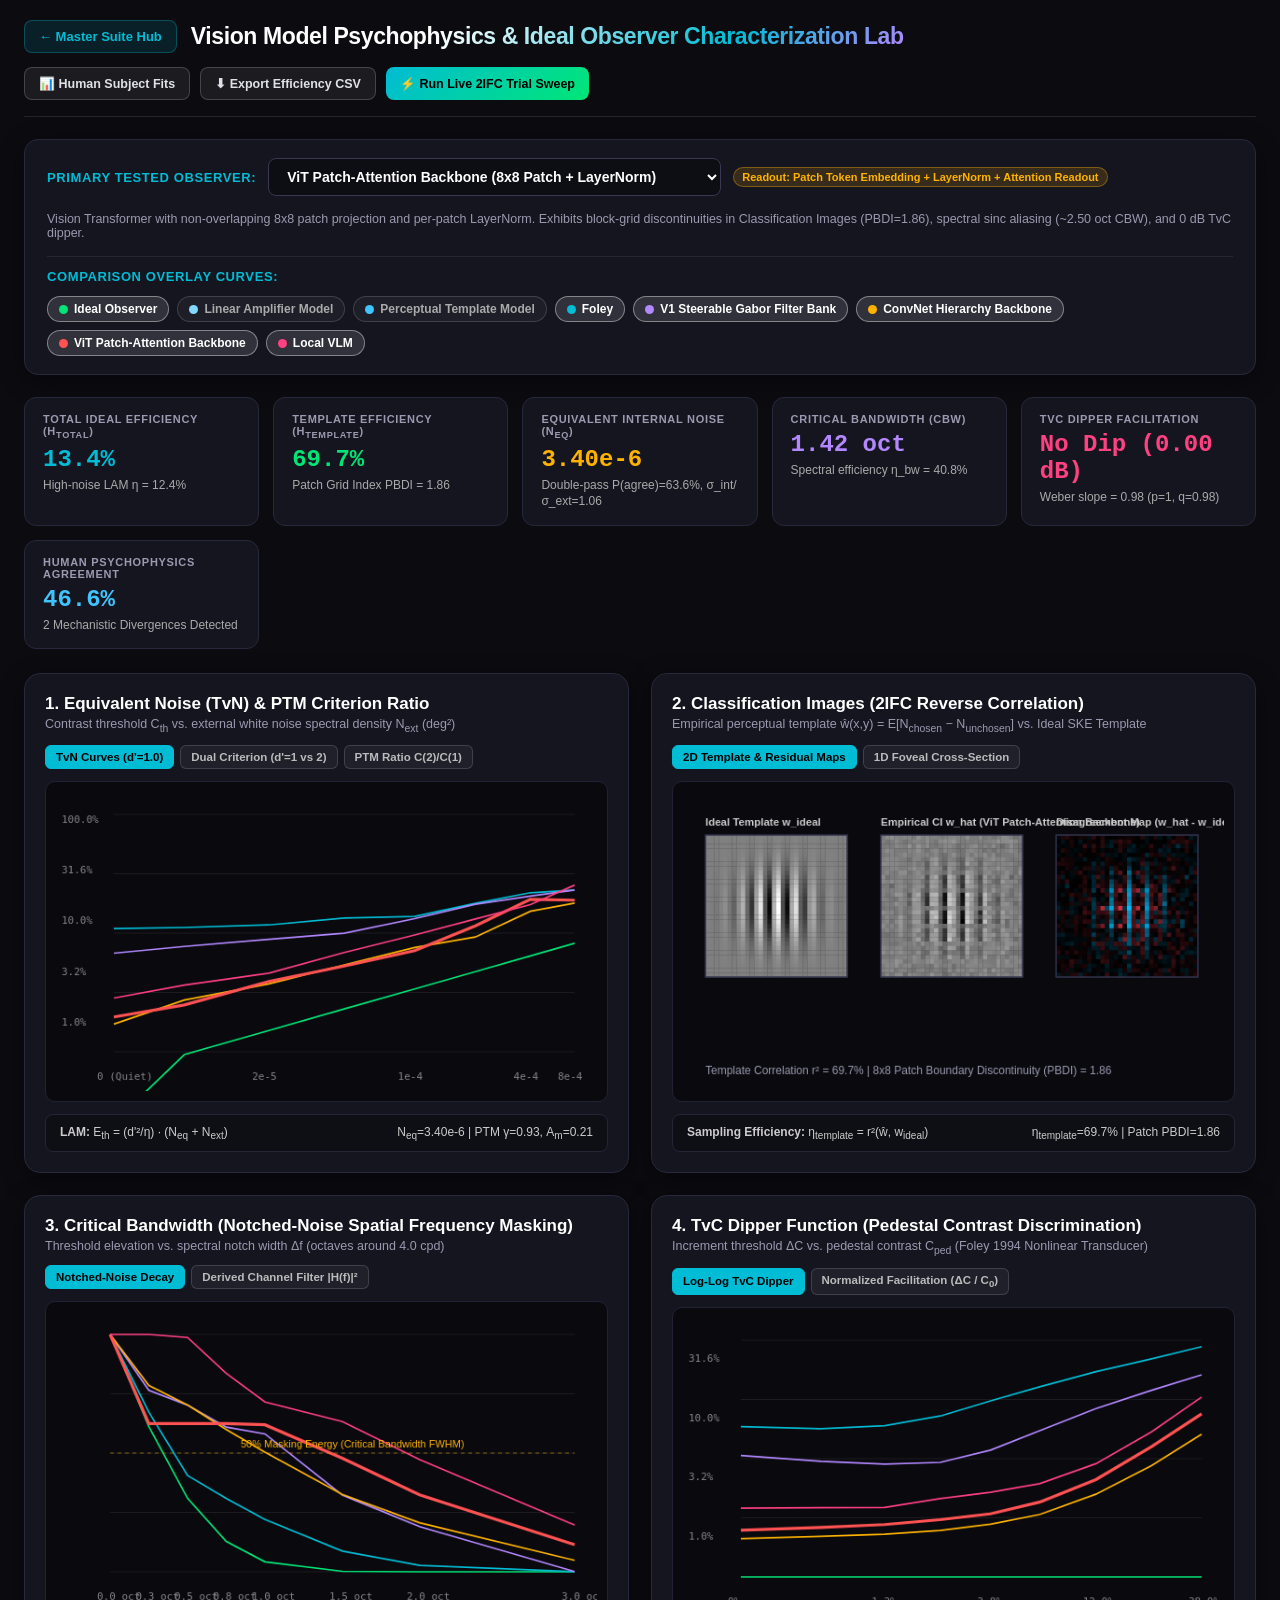
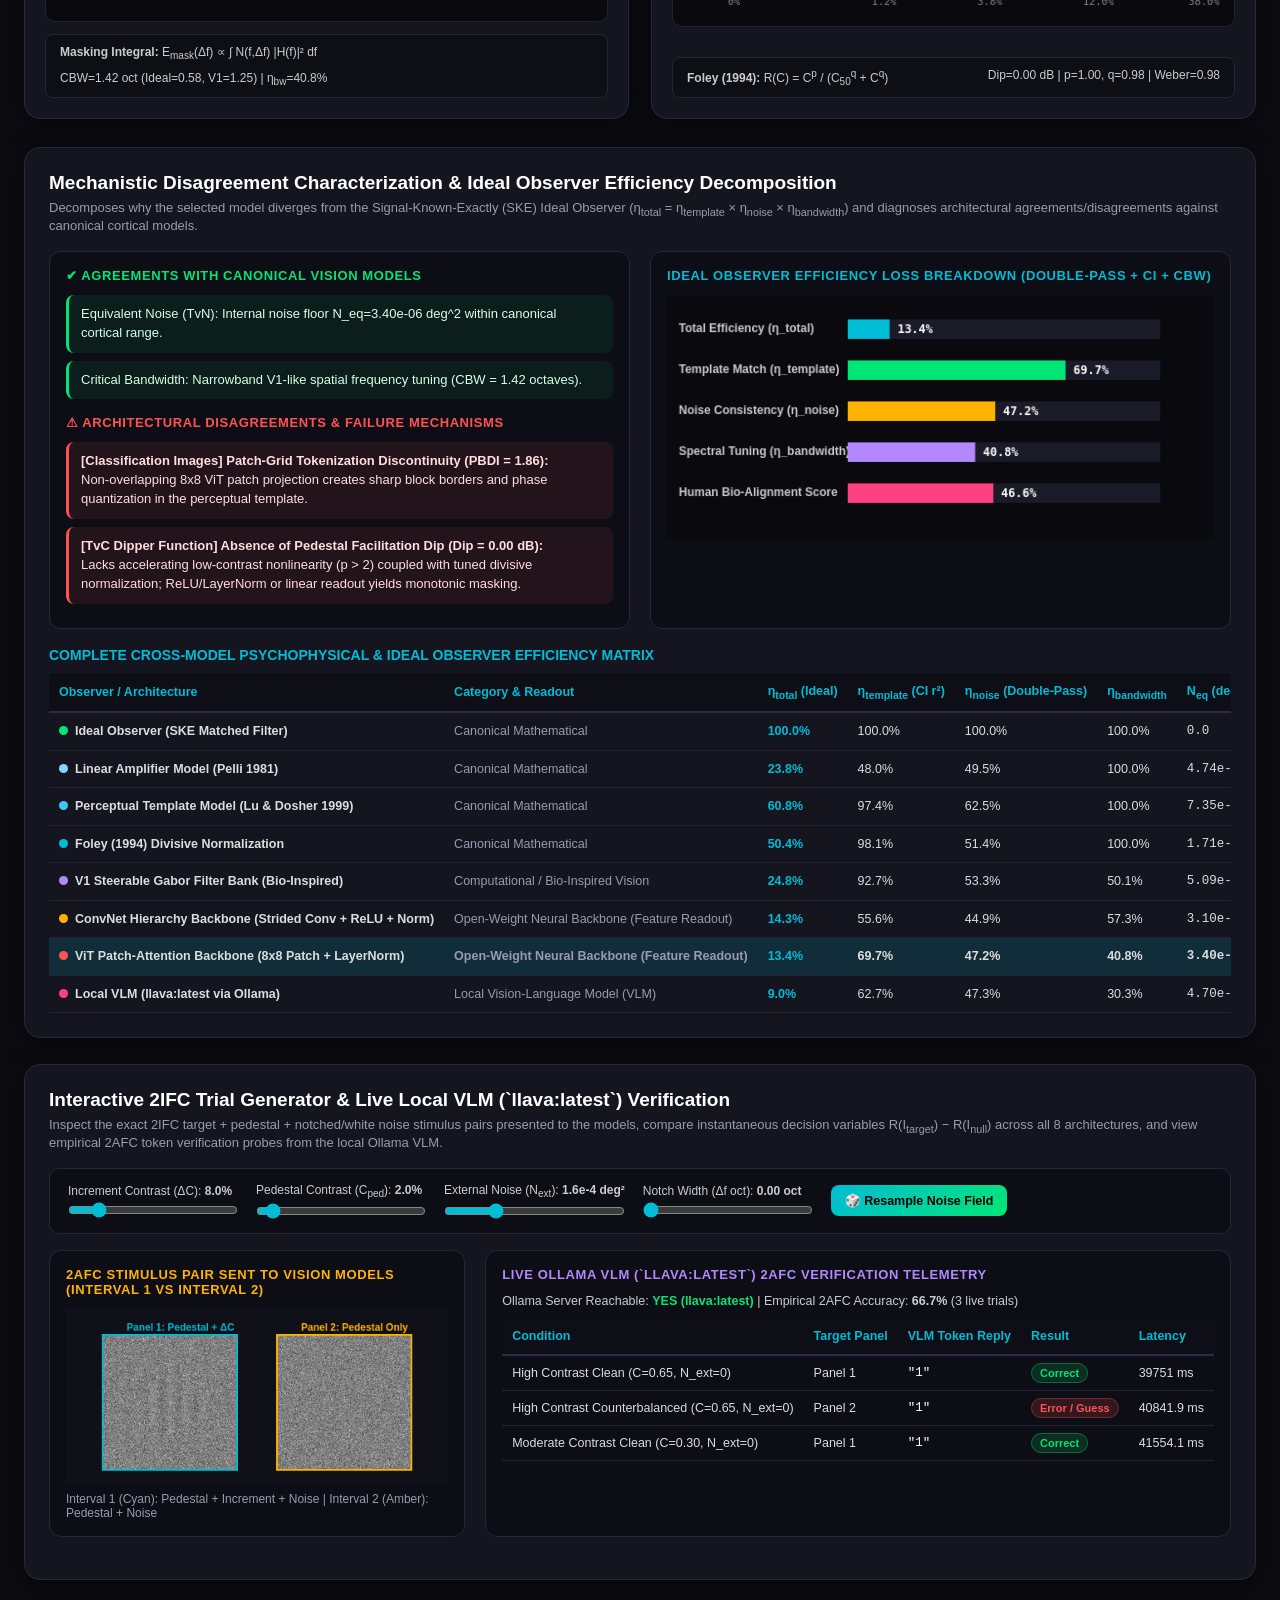
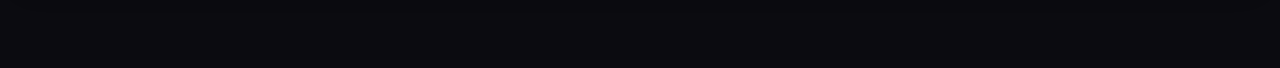
==== vision_model_psychophysics/index.html @ 6013b0f5 "feat(psychophysics): add model psychophysics suite, 8 expanded tasks, human benchmarks, and predicti" ====
<!DOCTYPE html>
<html lang="en">
<head>
    <meta charset="UTF-8">
    <meta name="viewport" content="width=device-width, initial-scale=1.0">
    <title>Model Psychophysics & Ideal Observer Characterization Lab — Vision Science Suite</title>
    <style>
        :root {
            --bg-primary: #0b0b10;
            --bg-card: #151520;
            --bg-card-hover: #1c1c2b;
            --card-border: #28283c;
            --accent: #00bcd4;
            --accent-glow: rgba(0, 188, 212, 0.35);
            --text-main: #f0f0f5;
            --text-muted: #9a9ab0;
            --green: #00e676;
            --amber: #ffb300;
            --purple: #b388ff;
            --red: #ff5252;
            --pink: #ff4081;
        }

        * {
            box-sizing: border-box;
            margin: 0;
            padding: 0;
            font-family: -apple-system, BlinkMacSystemFont, "Segoe UI", Roboto, Helvetica, Arial, sans-serif;
            -webkit-font-smoothing: antialiased;
        }

        body {
            background-color: var(--bg-primary);
            color: var(--text-main);
            min-height: 100vh;
            padding: 20px 24px 60px 24px;
        }

        .container {
            max-width: 1360px;
            margin: 0 auto;
        }

        /* Navbar */
        .top-navbar {
            display: flex;
            align-items: center;
            justify-content: space-between;
            margin-bottom: 22px;
            padding-bottom: 16px;
            border-bottom: 1px solid rgba(255, 255, 255, 0.1);
            flex-wrap: wrap;
            gap: 14px;
        }

        .nav-left {
            display: flex;
            align-items: center;
            gap: 14px;
            flex-wrap: wrap;
        }

        .btn-hub {
            color: var(--accent);
            text-decoration: none;
            font-size: 13px;
            font-weight: 700;
            padding: 8px 14px;
            border-radius: 8px;
            background: rgba(0, 188, 212, 0.12);
            border: 1px solid rgba(0, 188, 212, 0.3);
            transition: all 0.2s ease;
        }

        .btn-hub:hover {
            background: rgba(0, 188, 212, 0.25);
            color: #fff;
        }

        .top-title {
            font-size: 23px;
            font-weight: 800;
            letter-spacing: -0.4px;
            background: linear-gradient(135deg, #ffffff 35%, #00bcd4 75%, #b388ff 100%);
            -webkit-background-clip: text;
            -webkit-text-fill-color: transparent;
        }

        .nav-actions {
            display: flex;
            gap: 10px;
            flex-wrap: wrap;
        }

        .btn-action {
            background: rgba(255, 255, 255, 0.07);
            color: #e0e0e8;
            font-weight: 600;
            font-size: 12.5px;
            border: 1px solid rgba(255, 255, 255, 0.18);
            border-radius: 8px;
            padding: 8px 14px;
            cursor: pointer;
            transition: all 0.2s ease;
            text-decoration: none;
            display: inline-flex;
            align-items: center;
            gap: 6px;
        }

        .btn-action:hover {
            background: rgba(255, 255, 255, 0.15);
            color: #fff;
        }

        .btn-primary {
            background: linear-gradient(135deg, #00bcd4, #00e676);
            color: #000;
            border: none;
            font-weight: 800;
        }

        /* Control Bar */
        .control-panel {
            background: var(--bg-card);
            border: 1px solid var(--card-border);
            border-radius: 14px;
            padding: 18px 22px;
            margin-bottom: 22px;
            display: flex;
            flex-direction: column;
            gap: 16px;
            box-shadow: 0 6px 24px rgba(0, 0, 0, 0.35);
        }

        .control-row {
            display: flex;
            align-items: center;
            justify-content: space-between;
            flex-wrap: wrap;
            gap: 16px;
        }

        .selector-group {
            display: flex;
            align-items: center;
            gap: 12px;
            flex-wrap: wrap;
        }

        .selector-group label {
            font-size: 13px;
            font-weight: 700;
            color: var(--accent);
            text-transform: uppercase;
            letter-spacing: 0.6px;
        }

        select.model-select {
            background: #0d0d14;
            color: #fff;
            border: 1px solid #383852;
            border-radius: 8px;
            padding: 9px 14px;
            font-size: 14px;
            font-weight: 700;
            min-width: 310px;
            cursor: pointer;
        }

        .overlay-pills {
            display: flex;
            gap: 8px;
            flex-wrap: wrap;
            align-items: center;
        }

        .model-pill {
            display: inline-flex;
            align-items: center;
            gap: 6px;
            padding: 5px 11px;
            border-radius: 18px;
            font-size: 12px;
            font-weight: 600;
            cursor: pointer;
            border: 1px solid rgba(255, 255, 255, 0.15);
            background: rgba(255, 255, 255, 0.04);
            color: #aaa;
            user-select: none;
            transition: all 0.15s ease;
        }

        .model-pill.active {
            color: #fff;
            background: rgba(255, 255, 255, 0.12);
            border-color: rgba(255, 255, 255, 0.4);
        }

        .dot {
            width: 9px;
            height: 9px;
            border-radius: 50%;
            display: inline-block;
        }

        /* KPI Strip */
        .kpi-grid {
            display: grid;
            grid-template-columns: repeat(auto-fit, minmax(200px, 1fr));
            gap: 14px;
            margin-bottom: 24px;
        }

        .kpi-card {
            background: var(--bg-card);
            border: 1px solid var(--card-border);
            border-radius: 12px;
            padding: 15px 18px;
            position: relative;
            overflow: hidden;
        }

        .kpi-label {
            font-size: 11px;
            font-weight: 700;
            text-transform: uppercase;
            letter-spacing: 0.7px;
            color: var(--text-muted);
            margin-bottom: 6px;
        }

        .kpi-value {
            font-size: 24px;
            font-weight: 800;
            color: #fff;
            margin-bottom: 4px;
            font-family: "Segoe UI", monospace;
        }

        .kpi-sub {
            font-size: 12px;
            color: #aaa;
            line-height: 1.35;
        }

        /* 2x2 Paradigm Grid */
        .paradigm-grid {
            display: grid;
            grid-template-columns: repeat(auto-fit, minmax(580px, 1fr));
            gap: 22px;
            margin-bottom: 28px;
        }

        .paradigm-card {
            background: var(--bg-card);
            border: 1px solid var(--card-border);
            border-radius: 16px;
            padding: 20px;
            display: flex;
            flex-direction: column;
            box-shadow: 0 6px 24px rgba(0, 0, 0, 0.35);
        }

        .card-head {
            display: flex;
            justify-content: space-between;
            align-items: flex-start;
            gap: 12px;
            margin-bottom: 12px;
            flex-wrap: wrap;
        }

        .card-title-group h3 {
            font-size: 17px;
            font-weight: 800;
            color: #fff;
            margin-bottom: 3px;
        }

        .card-title-group p {
            font-size: 12.5px;
            color: var(--text-muted);
        }

        .tab-group {
            display: flex;
            gap: 6px;
        }

        .tab-btn {
            background: rgba(255, 255, 255, 0.05);
            border: 1px solid rgba(255, 255, 255, 0.14);
            color: #bbb;
            font-size: 11.5px;
            font-weight: 600;
            padding: 5px 10px;
            border-radius: 6px;
            cursor: pointer;
        }

        .tab-btn.active {
            background: var(--accent);
            color: #000;
            border-color: var(--accent);
            font-weight: 700;
        }

        .canvas-box {
            background: #09090e;
            border: 1px solid #222234;
            border-radius: 10px;
            padding: 10px;
            display: flex;
            justify-content: center;
            align-items: center;
            margin-bottom: 12px;
        }

        canvas {
            max-width: 100%;
            height: auto;
        }

        .formula-strip {
            background: rgba(0, 0, 0, 0.35);
            border: 1px solid #252538;
            border-radius: 8px;
            padding: 10px 14px;
            font-size: 12px;
            color: #ccc;
            display: flex;
            justify-content: space-between;
            flex-wrap: wrap;
            gap: 10px;
            margin-top: auto;
        }

        /* Characterization & Disagreement Section */
        .section-card {
            background: var(--bg-card);
            border: 1px solid var(--card-border);
            border-radius: 16px;
            padding: 24px;
            margin-bottom: 26px;
            box-shadow: 0 6px 24px rgba(0, 0, 0, 0.35);
        }

        .section-card h2 {
            font-size: 19px;
            font-weight: 800;
            margin-bottom: 6px;
            color: #fff;
        }

        .section-card > p {
            font-size: 13px;
            color: var(--text-muted);
            margin-bottom: 18px;
        }

        .diag-columns {
            display: grid;
            grid-template-columns: 1fr 1fr;
            gap: 20px;
            margin-bottom: 18px;
        }

        @media (max-width: 960px) {
            .diag-columns, .paradigm-grid {
                grid-template-columns: 1fr;
            }
        }

        .diag-box {
            background: #0d0d15;
            border: 1px solid #26263a;
            border-radius: 12px;
            padding: 16px;
        }

        .diag-box h4 {
            font-size: 13px;
            text-transform: uppercase;
            letter-spacing: 0.6px;
            margin-bottom: 12px;
        }

        .diag-item {
            padding: 10px 12px;
            border-radius: 8px;
            margin-bottom: 8px;
            font-size: 13px;
            line-height: 1.45;
        }

        .diag-agree {
            background: rgba(0, 230, 118, 0.08);
            border-left: 3px solid var(--green);
            color: #d8ffe8;
        }

        .diag-disagree {
            background: rgba(255, 82, 82, 0.09);
            border-left: 3px solid var(--red);
            color: #ffdde0;
        }

        /* Data Table */
        .table-wrap {
            overflow-x: auto;
        }

        table.bench-table {
            width: 100%;
            border-collapse: collapse;
            font-size: 12.5px;
        }

        table.bench-table th {
            text-align: left;
            padding: 11px 10px;
            background: #0e0e17;
            color: var(--accent);
            border-bottom: 2px solid #2c2c44;
            font-weight: 700;
            white-space: nowrap;
        }

        table.bench-table td {
            padding: 10px;
            border-bottom: 1px solid #222234;
            color: #ddd;
            white-space: nowrap;
        }

        table.bench-table tr:hover td {
            background: rgba(0, 188, 212, 0.06);
        }

        table.bench-table tr.selected-row td {
            background: rgba(0, 188, 212, 0.14);
            font-weight: 600;
        }

        .pill-badge {
            padding: 3px 8px;
            border-radius: 12px;
            font-size: 11px;
            font-weight: 700;
        }

        .pill-green {
            background: rgba(0, 230, 118, 0.15);
            color: var(--green);
            border: 1px solid rgba(0, 230, 118, 0.35);
        }

        .pill-amber {
            background: rgba(255, 179, 0, 0.15);
            color: var(--amber);
            border: 1px solid rgba(255, 179, 0, 0.35);
        }

        .pill-red {
            background: rgba(255, 82, 82, 0.15);
            color: var(--red);
            border: 1px solid rgba(255, 82, 82, 0.35);
        }

        /* Interactive Live Sandbox */
        .sandbox-controls {
            display: flex;
            gap: 18px;
            flex-wrap: wrap;
            align-items: center;
            margin-bottom: 16px;
            background: #0d0d15;
            padding: 14px 18px;
            border-radius: 10px;
            border: 1px solid #26263a;
        }

        .slider-item {
            display: flex;
            flex-direction: column;
            gap: 4px;
            font-size: 12px;
            color: #ccc;
            min-width: 170px;
        }

        .slider-item input[type="range"] {
            accent-color: var(--accent);
            cursor: pointer;
        }
    </style>
</head>
<body>
<div class="container">

    <!-- Top Navigation -->
    <div class="top-navbar">
        <div class="nav-left">
            <a href="../index.html" class="btn-hub">&larr; Master Suite Hub</a>
            <span class="top-title">Vision Model Psychophysics &amp; Ideal Observer Characterization Lab</span>
        </div>
        <div class="nav-actions">
            <a href="../results_viewer.html" class="btn-action">📊 Human Subject Fits</a>
            <button class="btn-action" onclick="exportCharacterizationCSV()">⬇ Export Efficiency CSV</button>
            <button class="btn-action btn-primary" onclick="runLiveTrialSimulation()">⚡ Run Live 2IFC Trial Sweep</button>
        </div>
    </div>

    <!-- Model Selection & Comparison Control Panel -->
    <div class="control-panel">
        <div class="control-row">
            <div class="selector-group">
                <label for="primaryModelSelect">Primary Tested Observer:</label>
                <select id="primaryModelSelect" class="model-select" onchange="onPrimaryModelChange()"></select>
                <span id="readoutBadge" class="pill-badge pill-amber">Readout: Feature Space</span>
            </div>
            <div style="font-size: 12.5px; color: var(--text-muted);" id="modelDescText"></div>
        </div>
        <div class="control-row" style="border-top: 1px solid rgba(255,255,255,0.07); padding-top: 12px;">
            <div class="selector-group">
                <label>Comparison Overlay Curves:</label>
                <div class="overlay-pills" id="overlayPillsContainer"></div>
            </div>
        </div>
    </div>

    <!-- KPI Summary Cards for Selected Observer -->
    <div class="kpi-grid">
        <div class="kpi-card">
            <div class="kpi-label">Total Ideal Efficiency (&eta;<sub>total</sub>)</div>
            <div class="kpi-value" id="kpiEtaTotal" style="color: var(--accent);">--</div>
            <div class="kpi-sub" id="kpiEtaSub">(d'<sub>model</sub> / d'<sub>ideal</sub>)&sup2; in external noise</div>
        </div>
        <div class="kpi-card">
            <div class="kpi-label">Template Efficiency (&eta;<sub>template</sub>)</div>
            <div class="kpi-value" id="kpiEtaTemplate" style="color: var(--green);">--</div>
            <div class="kpi-sub" id="kpiPbdiSub">Reverse-correlation r&sup2;(w&#770;, w<sub>ideal</sub>)</div>
        </div>
        <div class="kpi-card">
            <div class="kpi-label">Equivalent Internal Noise (N<sub>eq</sub>)</div>
            <div class="kpi-value" id="kpiNeq" style="color: var(--amber);">--</div>
            <div class="kpi-sub" id="kpiDoublePassSub">Double-pass &sigma;<sub>int</sub>/&sigma;<sub>ext</sub> = --</div>
        </div>
        <div class="kpi-card">
            <div class="kpi-label">Critical Bandwidth (CBW)</div>
            <div class="kpi-value" id="kpiCbw" style="color: var(--purple);">--</div>
            <div class="kpi-sub" id="kpiCbwSub">Notched-noise FWHM @ 4.0 cpd</div>
        </div>
        <div class="kpi-card">
            <div class="kpi-label">TvC Dipper Facilitation</div>
            <div class="kpi-value" id="kpiDipper" style="color: var(--pink);">--</div>
            <div class="kpi-sub" id="kpiWeberSub">High-contrast Weber slope = --</div>
        </div>
        <div class="kpi-card">
            <div class="kpi-label">Human Psychophysics Agreement</div>
            <div class="kpi-value" id="kpiHumanScore" style="color: #40c4ff;">--</div>
            <div class="kpi-sub" id="kpiDisagreeCount">Vs. Foley (1994) &amp; Lu-Dosher PTM</div>
        </div>
    </div>

    <!-- 2x2 Core Psychophysical Paradigms -->
    <div class="paradigm-grid">

        <!-- 1. Equivalent Noise (TvN) -->
        <div class="paradigm-card">
            <div class="card-head">
                <div class="card-title-group">
                    <h3>1. Equivalent Noise (TvN) &amp; PTM Criterion Ratio</h3>
                    <p>Contrast threshold C<sub>th</sub> vs. external white noise spectral density N<sub>ext</sub> (deg&sup2;)</p>
                </div>
                <div class="tab-group">
                    <button class="tab-btn active" id="btnTvnCurve" onclick="setTvnMode('tvn')">TvN Curves (d'=1.0)</button>
                    <button class="tab-btn" id="btnTvnDual" onclick="setTvnMode('dual')">Dual Criterion (d'=1 vs 2)</button>
                    <button class="tab-btn" id="btnTvnRatio" onclick="setTvnMode('ratio')">PTM Ratio C(2)/C(1)</button>
                </div>
            </div>
            <div class="canvas-box">
                <canvas id="canvasEqNoise" width="580" height="320"></canvas>
            </div>
            <div class="formula-strip" id="stripEqNoise">
                <span><strong>LAM:</strong> E<sub>th</sub> = (d'&sup2;/&eta;) &middot; (N<sub>eq</sub> + N<sub>ext</sub>)</span>
                <span id="eqFitSummary">Fit: N<sub>eq</sub> = --, &gamma; = --, A<sub>m</sub> = --</span>
            </div>
        </div>

        <!-- 2. Classification Images (Reverse Correlation) -->
        <div class="paradigm-card">
            <div class="card-head">
                <div class="card-title-group">
                    <h3>2. Classification Images (2IFC Reverse Correlation)</h3>
                    <p>Empirical perceptual template w&#770;(x,y) = E[N<sub>chosen</sub> &minus; N<sub>unchosen</sub>] vs. Ideal SKE Template</p>
                </div>
                <div class="tab-group">
                    <button class="tab-btn active" id="btnCiMaps" onclick="setCiMode('maps')">2D Template &amp; Residual Maps</button>
                    <button class="tab-btn" id="btnCiProfile" onclick="setCiMode('profile')">1D Foveal Cross-Section</button>
                </div>
            </div>
            <div class="canvas-box">
                <canvas id="canvasClassImage" width="580" height="320"></canvas>
            </div>
            <div class="formula-strip">
                <span><strong>Sampling Efficiency:</strong> &eta;<sub>template</sub> = r&sup2;(w&#770;, w<sub>ideal</sub>)</span>
                <span id="ciFitSummary">&eta;<sub>template</sub> = -- | Patch Discontinuity PBDI = --</span>
            </div>
        </div>

        <!-- 3. Critical Bandwidth (Notched-Noise Masking) -->
        <div class="paradigm-card">
            <div class="card-head">
                <div class="card-title-group">
                    <h3>3. Critical Bandwidth (Notched-Noise Spatial Frequency Masking)</h3>
                    <p>Threshold elevation vs. spectral notch width &Delta;f (octaves around 4.0 cpd)</p>
                </div>
                <div class="tab-group">
                    <button class="tab-btn active" id="btnCbwNotch" onclick="setCbwMode('notch')">Notched-Noise Decay</button>
                    <button class="tab-btn" id="btnCbwFilter" onclick="setCbwMode('filter')">Derived Channel Filter |H(f)|&sup2;</button>
                </div>
            </div>
            <div class="canvas-box">
                <canvas id="canvasCritBw" width="580" height="320"></canvas>
            </div>
            <div class="formula-strip">
                <span><strong>Masking Integral:</strong> E<sub>mask</sub>(&Delta;f) &prop; &int; N(f,&Delta;f) |H(f)|&sup2; df</span>
                <span id="cbwFitSummary">CBW = -- oct | &eta;<sub>bandwidth</sub> = --</span>
            </div>
        </div>

        <!-- 4. TvC Dipper Functions -->
        <div class="paradigm-card">
            <div class="card-head">
                <div class="card-title-group">
                    <h3>4. TvC Dipper Function (Pedestal Contrast Discrimination)</h3>
                    <p>Increment threshold &Delta;C vs. pedestal contrast C<sub>ped</sub> (Foley 1994 Nonlinear Transducer)</p>
                </div>
                <div class="tab-group">
                    <button class="tab-btn active" id="btnTvcLog" onclick="setTvcMode('log')">Log-Log TvC Dipper</button>
                    <button class="tab-btn" id="btnTvcNorm" onclick="setTvcMode('norm')">Normalized Facilitation (&Delta;C / C<sub>0</sub>)</button>
                </div>
            </div>
            <div class="canvas-box">
                <canvas id="canvasTvcDipper" width="580" height="320"></canvas>
            </div>
            <div class="formula-strip">
                <span><strong>Foley (1994):</strong> R(C) = C<sup>p</sup> / (C<sub>50</sub><sup>q</sup> + C<sup>q</sup>)</span>
                <span id="tvcFitSummary">Dip = -- dB | p = --, q = -- | Weber Slope = --</span>
            </div>
        </div>

    </div>

    <!-- Mechanistic Disagreement Characterization & Ideal Observer Efficiency Decomposition -->
    <div class="section-card">
        <h2>Mechanistic Disagreement Characterization &amp; Ideal Observer Efficiency Decomposition</h2>
        <p>
            Decomposes why the selected model diverges from the Signal-Known-Exactly (SKE) Ideal Observer
            (&eta;<sub>total</sub> = &eta;<sub>template</sub> &times; &eta;<sub>noise</sub> &times; &eta;<sub>bandwidth</sub>)
            and diagnoses architectural agreements/disagreements against canonical cortical models.
        </p>

        <div class="diag-columns">
            <div class="diag-box">
                <h4 style="color: var(--green);">&#10004; Agreements with Canonical Vision Models</h4>
                <div id="agreementsContainer"></div>
                <h4 style="color: var(--red); margin-top: 16px;">&#9888; Architectural Disagreements &amp; Failure Mechanisms</h4>
                <div id="disagreementsContainer"></div>
            </div>
            <div class="diag-box">
                <h4 style="color: var(--accent);">Ideal Observer Efficiency Loss Breakdown (Double-Pass + CI + CBW)</h4>
                <canvas id="canvasEfficiencyDecomp" width="560" height="250"></canvas>
            </div>
        </div>

        <!-- Full Multi-Model Comparison Table -->
        <h4 style="font-size: 14px; color: var(--accent); margin: 18px 0 10px 0; text-transform: uppercase;">
            Complete Cross-Model Psychophysical &amp; Ideal Observer Efficiency Matrix
        </h4>
        <div class="table-wrap">
            <table class="bench-table" id="summaryBenchTable">
                <thead>
                    <tr>
                        <th>Observer / Architecture</th>
                        <th>Category &amp; Readout</th>
                        <th>&eta;<sub>total</sub> (Ideal)</th>
                        <th>&eta;<sub>template</sub> (CI r&sup2;)</th>
                        <th>&eta;<sub>noise</sub> (Double-Pass)</th>
                        <th>&eta;<sub>bandwidth</sub></th>
                        <th>N<sub>eq</sub> (deg&sup2;)</th>
                        <th>PTM &gamma; / A<sub>m</sub></th>
                        <th>Patch PBDI</th>
                        <th>CBW (oct)</th>
                        <th>TvC Dip (dB)</th>
                        <th>Weber Slope</th>
                        <th>Human Match</th>
                    </tr>
                </thead>
                <tbody id="summaryTableBody"></tbody>
            </table>
        </div>
    </div>

    <!-- Interactive Live 2IFC Stimulus & Model Response Sandbox -->
    <div class="section-card">
        <h2>Interactive 2IFC Trial Generator &amp; Live Local VLM (`llava:latest`) Verification</h2>
        <p>
            Inspect the exact 2IFC target + pedestal + notched/white noise stimulus pairs presented to the models,
            compare instantaneous decision variables R(I<sub>target</sub>) &minus; R(I<sub>null</sub>) across all 8 architectures,
            and view empirical 2AFC token verification probes from the local Ollama VLM.
        </p>

        <div class="sandbox-controls">
            <div class="slider-item">
                <label>Increment Contrast (&Delta;C): <strong id="lblSimInc">0.080</strong></label>
                <input type="range" id="sldSimInc" min="0.005" max="0.50" step="0.005" value="0.080" oninput="updateLiveSandbox()">
            </div>
            <div class="slider-item">
                <label>Pedestal Contrast (C<sub>ped</sub>): <strong id="lblSimPed">0.020</strong></label>
                <input type="range" id="sldSimPed" min="0.000" max="0.35" step="0.005" value="0.020" oninput="updateLiveSandbox()">
            </div>
            <div class="slider-item">
                <label>External Noise (N<sub>ext</sub>): <strong id="lblSimNoise">1.6e-4</strong></label>
                <input type="range" id="sldSimNoise" min="0.0" max="0.0006" step="0.00002" value="0.00016" oninput="updateLiveSandbox()">
            </div>
            <div class="slider-item">
                <label>Notch Width (&Delta;f oct): <strong id="lblSimNotch">0.00 oct</strong></label>
                <input type="range" id="sldSimNotch" min="0.0" max="2.5" step="0.25" value="0.0" oninput="updateLiveSandbox()">
            </div>
            <button class="btn-action btn-primary" onclick="updateLiveSandbox(true)">🎲 Resample Noise Field</button>
        </div>

        <div class="diag-columns">
            <div class="diag-box" style="display: flex; flex-direction: column; align-items: center; justify-content: center;">
                <h4 style="color: var(--amber);">2AFC Stimulus Pair Sent to Vision Models (Interval 1 vs Interval 2)</h4>
                <canvas id="canvasLivePair" width="460" height="210"></canvas>
                <div style="font-size: 12px; color: #9a9ab0; margin-top: 8px;" id="liveStimCaption">
                    Interval 1 (Cyan): Pedestal + Increment + Noise | Interval 2 (Amber): Pedestal + Noise
                </div>
            </div>
            <div class="diag-box">
                <h4 style="color: var(--purple);">Live Ollama VLM (`llava:latest`) 2AFC Verification Telemetry</h4>
                <div id="liveVlmStatusBox" style="font-size: 12.5px; color: #ccc; margin-bottom: 10px;"></div>
                <div class="table-wrap">
                    <table class="bench-table">
                        <thead>
                            <tr>
                                <th>Condition</th>
                                <th>Target Panel</th>
                                <th>VLM Token Reply</th>
                                <th>Result</th>
                                <th>Latency</th>
                            </tr>
                        </thead>
                        <tbody id="liveVlmTableBody"></tbody>
                    </table>
                </div>
            </div>
        </div>
    </div>

</div>

<script src="js/benchmark_data.js"></script>
<script>
    const MODEL_COLORS = {
        "ideal_observer": "#00e676",
        "foley_divisive_norm": "#00bcd4",
        "ptm_lu_dosher": "#40c4ff",
        "lam_human": "#80d8ff",
        "v1_multiscale_bank": "#b388ff",
        "convnet_backbone": "#ffb300",
        "vit_patch_backbone": "#ff5252",
        "local_vlm_llava": "#ff4081"
    };

    let benchData = window.MODEL_PSYCHOPHYSICS_BENCHMARK || null;
    let primaryModelId = "vit_patch_backbone";
    let activeOverlays = new Set([
        "ideal_observer",
        "foley_divisive_norm",
        "v1_multiscale_bank",
        "convnet_backbone",
        "vit_patch_backbone",
        "local_vlm_llava"
    ]);

    let tvnMode = "tvn";
    let ciMode = "maps";
    let cbwMode = "notch";
    let tvcMode = "log";
    let sandboxSeed = 1;

    async function initApp() {
        if (!benchData) {
            try {
                const resp = await fetch("benchmark_results.json");
                benchData = await resp.json();
            } catch (e) {
                console.error("Could not load benchmark_results.json:", e);
                return;
            }
        }

        const sel = document.getElementById("primaryModelSelect");
        sel.innerHTML = "";
        const models = benchData.models;
        Object.keys(models).forEach(mid => {
            const opt = document.createElement("option");
            opt.value = mid;
            opt.textContent = `${models[mid].name}`;
            if (mid === primaryModelId) opt.selected = true;
            sel.appendChild(opt);
        });

        renderOverlayPills();
        renderSummaryTable();
        renderLiveVlmTelemetry();
        refreshAllViews();
        updateLiveSandbox();
    }

    function renderOverlayPills() {
        const container = document.getElementById("overlayPillsContainer");
        container.innerHTML = "";
        Object.keys(benchData.models).forEach(mid => {
            const m = benchData.models[mid];
            const pill = document.createElement("div");
            pill.className = "model-pill" + (activeOverlays.has(mid) ? " active" : "");
            const color = MODEL_COLORS[mid] || "#ccc";
            pill.innerHTML = `<span class="dot" style="background:${color}"></span>${m.name.split(" (")[0]}`;
            pill.onclick = () => {
                if (activeOverlays.has(mid) && activeOverlays.size > 1) {
                    activeOverlays.delete(mid);
                } else {
                    activeOverlays.add(mid);
                }
                renderOverlayPills();
                refreshAllViews();
            };
            container.appendChild(pill);
        });
    }

    function onPrimaryModelChange() {
        primaryModelId = document.getElementById("primaryModelSelect").value;
        activeOverlays.add(primaryModelId);
        renderOverlayPills();
        refreshAllViews();
        renderSummaryTable();
    }

    function setTvnMode(m) {
        tvnMode = m;
        document.getElementById("btnTvnCurve").classList.toggle("active", m === "tvn");
        document.getElementById("btnTvnDual").classList.toggle("active", m === "dual");
        document.getElementById("btnTvnRatio").classList.toggle("active", m === "ratio");
        drawEquivalentNoiseCanvas();
    }

    function setCiMode(m) {
        ciMode = m;
        document.getElementById("btnCiMaps").classList.toggle("active", m === "maps");
        document.getElementById("btnCiProfile").classList.toggle("active", m === "profile");
        drawClassificationImageCanvas();
    }

    function setCbwMode(m) {
        cbwMode = m;
        document.getElementById("btnCbwNotch").classList.toggle("active", m === "notch");
        document.getElementById("btnCbwFilter").classList.toggle("active", m === "filter");
        drawCriticalBandwidthCanvas();
    }

    function setTvcMode(m) {
        tvcMode = m;
        document.getElementById("btnTvcLog").classList.toggle("active", m === "log");
        document.getElementById("btnTvcNorm").classList.toggle("active", m === "norm");
        drawTvcDipperCanvas();
    }

    function refreshAllViews() {
        const m = benchData.models[primaryModelId];
        if (!m) return;

        document.getElementById("readoutBadge").textContent = `Readout: ${m.readout_mode}`;
        document.getElementById("modelDescText").textContent = m.description;

        const ch = m.characterization;
        const eq = m.equivalent_noise;
        const ci = m.classification_image;
        const cbw = m.critical_bandwidth;
        const tvc = m.tvc_dipper;

        document.getElementById("kpiEtaTotal").textContent = `${(ch.eta_total_vs_ideal * 100).toFixed(1)}%`;
        document.getElementById("kpiEtaSub").textContent = `High-noise LAM η = ${(ch.eta_high_noise_lam * 100).toFixed(1)}%`;

        document.getElementById("kpiEtaTemplate").textContent = `${(ch.eta_template_sampling * 100).toFixed(1)}%`;
        document.getElementById("kpiPbdiSub").textContent = `Patch Grid Index PBDI = ${ci.patch_boundary_discontinuity_index.toFixed(2)}`;

        document.getElementById("kpiNeq").textContent = eq.lam_fit.n_eq_deg2 === 0 ? "0.0 (Ideal)" : eq.lam_fit.n_eq_deg2.toExponential(2);
        document.getElementById("kpiDoublePassSub").textContent =
            `Double-pass P(agree)=${(eq.double_pass.p_agree * 100).toFixed(1)}%, σ_int/σ_ext=${eq.double_pass.sigma_int_to_ext_ratio.toFixed(2)}`;

        document.getElementById("kpiCbw").textContent = `${cbw.critical_bandwidth_octaves.toFixed(2)} oct`;
        document.getElementById("kpiCbwSub").textContent = `Spectral efficiency η_bw = ${(cbw.eta_bandwidth * 100).toFixed(1)}%`;

        document.getElementById("kpiDipper").textContent = tvc.exhibits_dipper_facilitation
            ? `${tvc.dip_facilitation_db.toFixed(2)} dB Dip`
            : `No Dip (${tvc.dip_facilitation_db.toFixed(2)} dB)`;
        document.getElementById("kpiWeberSub").textContent = `Weber slope = ${tvc.high_contrast_weber_slope.toFixed(2)} (p=${tvc.foley_fit.p_excitatory}, q=${tvc.foley_fit.q_inhibitory})`;

        document.getElementById("kpiHumanScore").textContent = `${ch.human_psychophysics_alignment_pct.toFixed(1)}%`;
        document.getElementById("kpiDisagreeCount").textContent = `${ch.disagreements_and_mechanisms.length} Mechanistic Divergences Detected`;

        // Footers
        document.getElementById("eqFitSummary").innerHTML =
            `N<sub>eq</sub>=${eq.lam_fit.n_eq_deg2.toExponential(2)} | PTM &gamma;=${eq.ptm_fit.gamma_transducer.toFixed(2)}, A<sub>m</sub>=${eq.ptm_fit.multiplicative_noise_Am.toFixed(2)}`;
        document.getElementById("ciFitSummary").innerHTML =
            `&eta;<sub>template</sub>=${(ci.eta_template * 100).toFixed(1)}% | Patch PBDI=${ci.patch_boundary_discontinuity_index.toFixed(2)}`;
        document.getElementById("cbwFitSummary").innerHTML =
            `CBW=${cbw.critical_bandwidth_octaves.toFixed(2)} oct (Ideal=0.58, V1=1.25) | &eta;<sub>bw</sub>=${(cbw.eta_bandwidth * 100).toFixed(1)}%`;
        document.getElementById("tvcFitSummary").innerHTML =
            `Dip=${tvc.dip_facilitation_db.toFixed(2)} dB | p=${tvc.foley_fit.p_excitatory.toFixed(2)}, q=${tvc.foley_fit.q_inhibitory.toFixed(2)} | Weber=${tvc.high_contrast_weber_slope.toFixed(2)}`;

        renderDiagnostics(ch);
        drawEquivalentNoiseCanvas();
        drawClassificationImageCanvas();
        drawCriticalBandwidthCanvas();
        drawTvcDipperCanvas();
        drawEfficiencyDecompCanvas();
    }

    function renderDiagnostics(ch) {
        const agBox = document.getElementById("agreementsContainer");
        agBox.innerHTML = "";
        if (ch.agreements_with_canonical.length === 0) {
            agBox.innerHTML = `<div class="diag-item" style="background:rgba(255,255,255,0.04); color:#999;">No paradigms within canonical biological bounds.</div>`;
        } else {
            ch.agreements_with_canonical.forEach(txt => {
                const d = document.createElement("div");
                d.className = "diag-item diag-agree";
                d.textContent = txt;
                agBox.appendChild(d);
            });
        }

        const disBox = document.getElementById("disagreementsContainer");
        disBox.innerHTML = "";
        if (ch.disagreements_and_mechanisms.length === 0) {
            disBox.innerHTML = `<div class="diag-item diag-agree">Full agreement across all 4 psychophysical paradigms with canonical human cortical models!</div>`;
        } else {
            ch.disagreements_and_mechanisms.forEach(item => {
                const d = document.createElement("div");
                d.className = "diag-item diag-disagree";
                d.innerHTML = `<strong>[${item.paradigm}] ${item.type}:</strong><br>${item.mechanism}`;
                disBox.appendChild(d);
            });
        }
    }

    // --- CANVAS 1: EQUIVALENT NOISE (TvN) ---
    function drawEquivalentNoiseCanvas() {
        const canvas = document.getElementById("canvasEqNoise");
        const ctx = canvas.getContext("2d");
        const w = canvas.width, h = canvas.height;
        ctx.fillStyle = "#09090e";
        ctx.fillRect(0, 0, w, h);

        const padL = 62, padR = 24, padT = 24, padB = 42;
        const pw = w - padL - padR, ph = h - padT - padB;

        const nLevels = benchData.models[primaryModelId].equivalent_noise.n_ext_levels_deg2;
        // Map N_ext index or log10(N_ext + 2e-6)
        const xVals = nLevels.map(n => Math.log10(Math.max(n, 2e-6)));
        const xMin = Math.min(...xVals), xMax = Math.max(...xVals);

        // Grid
        ctx.strokeStyle = "rgba(255,255,255,0.08)";
        ctx.lineWidth = 1;
        for (let i = 0; i <= 4; i++) {
            const y = padT + (i / 4) * ph;
            ctx.beginPath(); ctx.moveTo(padL, y); ctx.lineTo(w - padR, y); ctx.stroke();
        }

        if (tvnMode === "ratio") {
            // Plot C_th(d'=2) / C_th(d'=1) across external noise
            const yMin = 1.0, yMax = 2.4;
            // Reference line at 2.0 (Linear LAM / Ideal Observer prediction)
            const yRef = padT + ph - ((2.0 - yMin) / (yMax - yMin)) * ph;
            ctx.strokeStyle = "rgba(0, 230, 118, 0.35)";
            ctx.setLineDash([5, 5]);
            ctx.beginPath(); ctx.moveTo(padL, yRef); ctx.lineTo(w - padR, yRef); ctx.stroke();
            ctx.setLineDash([]);
            ctx.fillStyle = "#00e676";
            ctx.font = "11px sans-serif";
            ctx.fillText("Linear Transducer Prediction (Ratio = 2.0)", padL + 8, yRef - 6);

            activeOverlays.forEach(mid => {
                const m = benchData.models[mid];
                const ratios = m.equivalent_noise.criterion_ratios_d2_over_d1;
                const isPrimary = (mid === primaryModelId);
                ctx.strokeStyle = MODEL_COLORS[mid] || "#fff";
                ctx.lineWidth = isPrimary ? 3.2 : 1.6;
                ctx.beginPath();
                ratios.forEach((r, idx) => {
                    const px = padL + ((xVals[idx] - xMin) / (xMax - xMin)) * pw;
                    const py = padT + ph - ((Math.min(yMax, Math.max(yMin, r)) - yMin) / (yMax - yMin)) * ph;
                    if (idx === 0) ctx.moveTo(px, py); else ctx.lineTo(px, py);
                });
                ctx.stroke();
            });

            ctx.fillStyle = "#aaa";
            ctx.font = "11px sans-serif";
            ctx.fillText("Ratio C(d'=2)/C(d'=1)", 6, padT + 12);
        } else {
            const logYMin = -2.3, logYMax = 0.05;
            // Y-axis labels
            ctx.fillStyle = "#888";
            ctx.font = "11px monospace";
            [-2.0, -1.5, -1.0, -0.5, 0.0].forEach(ly => {
                const py = padT + ph - ((ly - logYMin) / (logYMax - logYMin)) * ph;
                ctx.fillText((Math.pow(10, ly) * 100).toFixed(1) + "%", 6, py + 4);
            });

            const modelsToPlot = tvnMode === "dual" ? [primaryModelId, "ideal_observer"] : Array.from(activeOverlays);
            modelsToPlot.forEach(mid => {
                const m = benchData.models[mid];
                if (!m) return;
                const c1 = m.equivalent_noise.c_th_dprime_1;
                const isPrimary = (mid === primaryModelId);
                ctx.strokeStyle = MODEL_COLORS[mid] || "#fff";
                ctx.lineWidth = isPrimary ? 3.2 : 1.7;
                ctx.beginPath();
                c1.forEach((c, idx) => {
                    const px = padL + ((xVals[idx] - xMin) / (xMax - xMin)) * pw;
                    const ly = Math.log10(Math.max(c, 1e-3));
                    const py = padT + ph - ((ly - logYMin) / (logYMax - logYMin)) * ph;
                    if (idx === 0) ctx.moveTo(px, py); else ctx.lineTo(px, py);
                });
                ctx.stroke();

                if (tvnMode === "dual") {
                    const c2 = m.equivalent_noise.c_th_dprime_2;
                    ctx.setLineDash([5, 4]);
                    ctx.beginPath();
                    c2.forEach((c, idx) => {
                        const px = padL + ((xVals[idx] - xMin) / (xMax - xMin)) * pw;
                        const ly = Math.log10(Math.max(c, 1e-3));
                        const py = padT + ph - ((ly - logYMin) / (logYMax - logYMin)) * ph;
                        if (idx === 0) ctx.moveTo(px, py); else ctx.lineTo(px, py);
                    });
                    ctx.stroke();
                    ctx.setLineDash([]);
                }
            });
        }

        // X-axis labels
        ctx.fillStyle = "#888";
        ctx.font = "11px monospace";
        nLevels.forEach((n, idx) => {
            if (idx % 2 === 0 || idx === nLevels.length - 1) {
                const px = padL + ((xVals[idx] - xMin) / (xMax - xMin)) * pw;
                const lbl = n === 0 ? "0 (Quiet)" : n.toExponential(0);
                ctx.fillText(lbl, px - 18, h - 12);
            }
        });
    }

    // --- CANVAS 2: CLASSIFICATION IMAGES ---
    function drawClassificationImageCanvas() {
        const canvas = document.getElementById("canvasClassImage");
        const ctx = canvas.getContext("2d");
        const w = canvas.width, h = canvas.height;
        ctx.fillStyle = "#09090e";
        ctx.fillRect(0, 0, w, h);

        const m = benchData.models[primaryModelId];
        const ci = m.classification_image;

        if (ciMode === "maps") {
            const maps = [
                { title: "Ideal Template w_ideal", data: ci.ideal_map_32x32, scale: 1.0 },
                { title: `Empirical CI w_hat (${m.name.split(" (")[0]})`, data: ci.ci_map_32x32, scale: 1.0 },
                { title: "Disagreement Map (w_hat - w_ideal)", data: ci.residual_map_32x32, scale: 0.75 }
            ];

            const boxSize = 152;
            const startX = 24;
            const gap = 36;
            const topY = 46;

            maps.forEach((mp, idx) => {
                const bx = startX + idx * (boxSize + gap);
                ctx.fillStyle = "#ccc";
                ctx.font = "bold 11.5px sans-serif";
                ctx.fillText(mp.title, bx, topY - 10);

                const grid = mp.data;
                const n = grid.length;
                const cell = boxSize / n;

                for (let r = 0; r < n; r++) {
                    for (let c = 0; c < n; c++) {
                        const v = grid[r][c] / mp.scale;
                        const clamped = Math.max(-1, Math.min(1, v));
                        let red, green, blue;
                        if (idx === 2) {
                            // Diverging cyan-black-red colormap for residual disagreement
                            if (clamped >= 0) {
                                red = Math.round(255 * clamped);
                                green = Math.round(60 * clamped);
                                blue = Math.round(80 * clamped);
                            } else {
                                red = 0;
                                green = Math.round(190 * (-clamped));
                                blue = Math.round(255 * (-clamped));
                            }
                        } else {
                            const lum = Math.round(127.5 * (1.0 + clamped));
                            red = lum; green = lum; blue = lum;
                        }
                        ctx.fillStyle = `rgb(${red},${green},${blue})`;
                        ctx.fillRect(bx + c * cell, topY + r * cell, Math.ceil(cell), Math.ceil(cell));
                    }
                }
                ctx.strokeStyle = "#33334d";
                ctx.lineWidth = 1.5;
                ctx.strokeRect(bx, topY, boxSize, boxSize);
            });

            ctx.fillStyle = "#9a9ab0";
            ctx.font = "12px sans-serif";
            ctx.fillText(
                `Template Correlation r² = ${(ci.eta_template * 100).toFixed(1)}% | 8x8 Patch Boundary Discontinuity (PBDI) = ${ci.patch_boundary_discontinuity_index.toFixed(2)}`,
                24, h - 18
            );
        } else {
            // 1D Horizontal cross-section profile
            const padL = 50, padR = 24, padT = 28, padB = 38;
            const pw = w - padL - padR, ph = h - padT - padB;
            const midY = padT + ph / 2;

            ctx.strokeStyle = "rgba(255,255,255,0.12)";
            ctx.beginPath(); ctx.moveTo(padL, midY); ctx.lineTo(w - padR, midY); ctx.stroke();

            // Plot Ideal 1D profile
            const pIdeal = ci.profile_1d_ideal;
            ctx.strokeStyle = "#00e676";
            ctx.lineWidth = 2.0;
            ctx.setLineDash([4, 4]);
            ctx.beginPath();
            pIdeal.forEach((v, i) => {
                const px = padL + (i / (pIdeal.length - 1)) * pw;
                const py = midY - v * (ph * 0.44);
                if (i === 0) ctx.moveTo(px, py); else ctx.lineTo(px, py);
            });
            ctx.stroke();
            ctx.setLineDash([]);

            // Plot Primary Model 1D profile
            const pMod = ci.profile_1d_model;
            ctx.strokeStyle = MODEL_COLORS[primaryModelId] || "#00bcd4";
            ctx.lineWidth = 3.0;
            ctx.beginPath();
            pMod.forEach((v, i) => {
                const px = padL + (i / (pMod.length - 1)) * pw;
                const py = midY - v * (ph * 0.44);
                if (i === 0) ctx.moveTo(px, py); else ctx.lineTo(px, py);
            });
            ctx.stroke();

            ctx.fillStyle = "#00e676";
            ctx.font = "12px sans-serif";
            ctx.fillText("--- Ideal Observer Template S(x, 0)", padL + 10, padT + 14);
            ctx.fillStyle = MODEL_COLORS[primaryModelId] || "#00bcd4";
            ctx.fillText(`─── ${m.name} Empirical Template w_hat(x, 0)`, padL + 240, padT + 14);
        }
    }

    // --- CANVAS 3: CRITICAL BANDWIDTH ---
    function drawCriticalBandwidthCanvas() {
        const canvas = document.getElementById("canvasCritBw");
        const ctx = canvas.getContext("2d");
        const w = canvas.width, h = canvas.height;
        ctx.fillStyle = "#09090e";
        ctx.fillRect(0, 0, w, h);

        const padL = 58, padR = 24, padT = 24, padB = 42;
        const pw = w - padL - padR, ph = h - padT - padB;

        ctx.strokeStyle = "rgba(255,255,255,0.08)";
        for (let i = 0; i <= 4; i++) {
            const y = padT + (i / 4) * ph;
            ctx.beginPath(); ctx.moveTo(padL, y); ctx.lineTo(w - padR, y); ctx.stroke();
        }

        if (cbwMode === "notch") {
            const notches = benchData.models[primaryModelId].critical_bandwidth.notch_widths_octaves;
            const xMax = 3.0;

            activeOverlays.forEach(mid => {
                const m = benchData.models[mid];
                const nm = m.critical_bandwidth.normalized_masking_energy;
                const isPrimary = (mid === primaryModelId);
                ctx.strokeStyle = MODEL_COLORS[mid] || "#fff";
                ctx.lineWidth = isPrimary ? 3.2 : 1.7;
                ctx.beginPath();
                nm.forEach((val, idx) => {
                    const px = padL + (notches[idx] / xMax) * pw;
                    const py = padT + ph - val * ph;
                    if (idx === 0) ctx.moveTo(px, py); else ctx.lineTo(px, py);
                });
                ctx.stroke();
            });

            // 50% Half-power CBW line
            const yHalf = padT + ph * 0.5;
            ctx.strokeStyle = "rgba(255, 179, 0, 0.35)";
            ctx.setLineDash([4, 4]);
            ctx.beginPath(); ctx.moveTo(padL, yHalf); ctx.lineTo(w - padR, yHalf); ctx.stroke();
            ctx.setLineDash([]);
            ctx.fillStyle = "#ffb300";
            ctx.font = "11px sans-serif";
            ctx.fillText("50% Masking Energy (Critical Bandwidth FWHM)", padL + 140, yHalf - 6);

            ctx.fillStyle = "#888";
            ctx.font = "11px monospace";
            notches.forEach(nw => {
                const px = padL + (nw / xMax) * pw;
                ctx.fillText(nw.toFixed(1) + " oct", px - 14, h - 12);
            });
        } else {
            // Reconstructed Channel Filter |H(f)|^2
            const freqs = benchData.models[primaryModelId].critical_bandwidth.freq_axis_cpd;
            const logF = freqs.map(f => Math.log2(f));
            const lfMin = Math.min(...logF), lfMax = Math.max(...logF);

            activeOverlays.forEach(mid => {
                const m = benchData.models[mid];
                const H = m.critical_bandwidth.reconstructed_filter_H;
                const isPrimary = (mid === primaryModelId);
                ctx.strokeStyle = MODEL_COLORS[mid] || "#fff";
                ctx.lineWidth = isPrimary ? 3.2 : 1.7;
                ctx.beginPath();
                H.forEach((val, idx) => {
                    const px = padL + ((logF[idx] - lfMin) / (lfMax - lfMin)) * pw;
                    const py = padT + ph - val * ph;
                    if (idx === 0) ctx.moveTo(px, py); else ctx.lineTo(px, py);
                });
                ctx.stroke();
            });

            [1, 2, 4, 8, 14].forEach(f => {
                const px = padL + ((Math.log2(f) - lfMin) / (lfMax - lfMin)) * pw;
                ctx.fillStyle = f === 4 ? "#00e676" : "#888";
                ctx.font = "11px monospace";
                ctx.fillText(f + " cpd", px - 14, h - 12);
            });
        }
    }

    // --- CANVAS 4: TvC DIPPER FUNCTION ---
    function drawTvcDipperCanvas() {
        const canvas = document.getElementById("canvasTvcDipper");
        const ctx = canvas.getContext("2d");
        const w = canvas.width, h = canvas.height;
        ctx.fillStyle = "#09090e";
        ctx.fillRect(0, 0, w, h);

        const padL = 62, padR = 24, padT = 24, padB = 42;
        const pw = w - padL - padR, ph = h - padT - padB;

        const peds = benchData.models[primaryModelId].tvc_dipper.pedestal_contrasts;
        const xLogs = peds.map(p => Math.log10(Math.max(p, 0.0025)));
        const xMin = Math.min(...xLogs), xMax = Math.max(...xLogs);

        ctx.strokeStyle = "rgba(255,255,255,0.08)";
        for (let i = 0; i <= 4; i++) {
            const y = padT + (i / 4) * ph;
            ctx.beginPath(); ctx.moveTo(padL, y); ctx.lineTo(w - padR, y); ctx.stroke();
        }

        if (tvcMode === "norm") {
            // Plot normalized threshold Delta_C / C_0 (Values < 1.0 indicate Dipper Facilitation!)
            const yMin = 0.4, yMax = 3.2;
            const yOne = padT + ph - ((1.0 - yMin) / (yMax - yMin)) * ph;
            ctx.strokeStyle = "rgba(255,255,255,0.3)";
            ctx.setLineDash([5, 4]);
            ctx.beginPath(); ctx.moveTo(padL, yOne); ctx.lineTo(w - padR, yOne); ctx.stroke();
            ctx.setLineDash([]);
            ctx.fillStyle = "#00e676";
            ctx.font = "11px sans-serif";
            ctx.fillText("Facilitation Zone (ΔC / C0 < 1.0 = Dipper Present)", padL + 12, yOne + 16);

            activeOverlays.forEach(mid => {
                const m = benchData.models[mid];
                const dcs = m.tvc_dipper.increment_thresholds_delta_c;
                const c0 = m.tvc_dipper.unmasked_threshold_c0;
                const isPrimary = (mid === primaryModelId);
                ctx.strokeStyle = MODEL_COLORS[mid] || "#fff";
                ctx.lineWidth = isPrimary ? 3.2 : 1.7;
                ctx.beginPath();
                dcs.forEach((dc, idx) => {
                    const ratio = Math.min(yMax, Math.max(yMin, dc / Math.max(c0, 1e-5)));
                    const px = padL + ((xLogs[idx] - xMin) / (xMax - xMin)) * pw;
                    const py = padT + ph - ((ratio - yMin) / (yMax - yMin)) * ph;
                    if (idx === 0) ctx.moveTo(px, py); else ctx.lineTo(px, py);
                });
                ctx.stroke();
            });
        } else {
            const logYMin = -2.35, logYMax = -0.35;
            ctx.fillStyle = "#888";
            ctx.font = "11px monospace";
            [-2.0, -1.5, -1.0, -0.5].forEach(ly => {
                const py = padT + ph - ((ly - logYMin) / (logYMax - logYMin)) * ph;
                ctx.fillText((Math.pow(10, ly) * 100).toFixed(1) + "%", 6, py + 4);
            });

            activeOverlays.forEach(mid => {
                const m = benchData.models[mid];
                const dcs = m.tvc_dipper.increment_thresholds_delta_c;
                const isPrimary = (mid === primaryModelId);
                ctx.strokeStyle = MODEL_COLORS[mid] || "#fff";
                ctx.lineWidth = isPrimary ? 3.2 : 1.7;
                ctx.beginPath();
                dcs.forEach((dc, idx) => {
                    const px = padL + ((xLogs[idx] - xMin) / (xMax - xMin)) * pw;
                    const ly = Math.log10(Math.max(dc, 10 ** logYMin));
                    const py = padT + ph - ((ly - logYMin) / (logYMax - logYMin)) * ph;
                    if (idx === 0) ctx.moveTo(px, py); else ctx.lineTo(px, py);
                });
                ctx.stroke();
            });
        }

        ctx.fillStyle = "#888";
        ctx.font = "11px monospace";
        peds.forEach((p, idx) => {
            if (idx % 2 === 0) {
                const px = padL + ((xLogs[idx] - xMin) / (xMax - xMin)) * pw;
                const lbl = p === 0 ? "0%" : (p * 100).toFixed(1) + "%";
                ctx.fillText(lbl, px - 14, h - 12);
            }
        });
    }

    // --- CANVAS 5: EFFICIENCY DECOMPOSITION BAR CHART ---
    function drawEfficiencyDecompCanvas() {
        const canvas = document.getElementById("canvasEfficiencyDecomp");
        const ctx = canvas.getContext("2d");
        const w = canvas.width, h = canvas.height;
        ctx.fillStyle = "#09090e";
        ctx.fillRect(0, 0, w, h);

        const ch = benchData.models[primaryModelId].characterization;
        const bars = [
            { label: "Total Efficiency (η_total)", val: ch.eta_total_vs_ideal, color: "#00bcd4" },
            { label: "Template Match (η_template)", val: ch.eta_template_sampling, color: "#00e676" },
            { label: "Noise Consistency (η_noise)", val: ch.eta_noise_consistency, color: "#ffb300" },
            { label: "Spectral Tuning (η_bandwidth)", val: ch.eta_spectral_bandwidth, color: "#b388ff" },
            { label: "Human Bio-Alignment Score", val: ch.human_psychophysics_alignment_pct / 100.0, color: "#ff4081" }
        ];

        const padL = 185, padR = 55, topY = 22, rowH = 42;
        const maxBarW = w - padL - padR;

        bars.forEach((b, i) => {
            const y = topY + i * rowH;
            ctx.fillStyle = "#ccc";
            ctx.font = "600 12px sans-serif";
            ctx.fillText(b.label, 12, y + 16);

            ctx.fillStyle = "#1a1a28";
            ctx.fillRect(padL, y + 3, maxBarW, 20);

            const bw = Math.max(3, Math.min(1.0, b.val) * maxBarW);
            ctx.fillStyle = b.color;
            ctx.fillRect(padL, y + 3, bw, 20);

            ctx.fillStyle = "#fff";
            ctx.font = "bold 12px monospace";
            ctx.fillText((b.val * 100).toFixed(1) + "%", padL + bw + 8, y + 17);
        });
    }

    function renderSummaryTable() {
        const tbody = document.getElementById("summaryTableBody");
        tbody.innerHTML = "";
        benchData.summary_table.forEach(row => {
            const tr = document.createElement("tr");
            if (row.model_id === primaryModelId) tr.className = "selected-row";
            tr.style.cursor = "pointer";
            tr.onclick = () => {
                document.getElementById("primaryModelSelect").value = row.model_id;
                onPrimaryModelChange();
            };

            const color = MODEL_COLORS[row.model_id] || "#fff";
            const dipBadge = row.tvc_has_dipper
                ? `<span class="pill-badge pill-green">${row.tvc_dip_depth_db.toFixed(2)} dB</span>`
                : `<span class="pill-badge pill-red">None (${row.tvc_dip_depth_db.toFixed(2)} dB)</span>`;

            const pbdiBadge = row.pbdi_patch_artifact > 1.22
                ? `<span class="pill-badge pill-red">${row.pbdi_patch_artifact.toFixed(2)} (Grid)</span>`
                : `<span class="pill-badge pill-green">${row.pbdi_patch_artifact.toFixed(2)}</span>`;

            tr.innerHTML = `
                <td><span class="dot" style="background:${color}; margin-right:7px;"></span><strong>${row.name}</strong></td>
                <td style="color:#9a9ab0;">${row.category}</td>
                <td style="color:var(--accent); font-weight:700;">${row.eta_total_pct.toFixed(1)}%</td>
                <td>${row.eta_template_pct.toFixed(1)}%</td>
                <td>${row.eta_noise_consistency_pct.toFixed(1)}%</td>
                <td>${row.eta_bandwidth_pct.toFixed(1)}%</td>
                <td style="font-family:monospace;">${row.n_eq_deg2 === 0 ? "0.0" : row.n_eq_deg2.toExponential(2)}</td>
                <td>&gamma;=${row.ptm_gamma.toFixed(2)} / A<sub>m</sub>=${row.ptm_Am.toFixed(2)}</td>
                <td>${pbdiBadge}</td>
                <td>${row.critical_bandwidth_oct.toFixed(2)} oct</td>
                <td>${dipBadge}</td>
                <td>${row.tvc_weber_slope.toFixed(2)}</td>
                <td><strong>${row.human_alignment_score_pct.toFixed(1)}%</strong></td>
            `;
            tbody.appendChild(tr);
        });
    }

    function renderLiveVlmTelemetry() {
        const vlm = benchData.live_ollama_vlm_verification;
        const statusBox = document.getElementById("liveVlmStatusBox");
        const tbody = document.getElementById("liveVlmTableBody");
        tbody.innerHTML = "";

        if (!vlm || !vlm.probes || vlm.probes.length === 0) {
            statusBox.textContent = "No live Ollama VLM probes recorded in current bundle.";
            return;
        }

        statusBox.innerHTML = `
            Ollama Server Reachable: <strong style="color:${vlm.ollama_reachable ? 'var(--green)' : 'var(--amber)'}">${vlm.ollama_reachable ? 'YES (' + vlm.model + ')' : 'Offline'}</strong>
            | Empirical 2AFC Accuracy: <strong>${vlm.accuracy !== null ? (vlm.accuracy * 100).toFixed(1) + '%' : 'N/A'}</strong> (${vlm.n_probes} live trials)
        `;

        vlm.probes.forEach(p => {
            const tr = document.createElement("tr");
            const badge = p.live_success
                ? (p.correct ? `<span class="pill-badge pill-green">Correct</span>` : `<span class="pill-badge pill-red">Error / Guess</span>`)
                : `<span class="pill-badge pill-amber">Timeout</span>`;
            tr.innerHTML = `
                <td>${p.condition}</td>
                <td>Panel ${p.target_side}</td>
                <td style="font-family:monospace; color:#fff;">"${p.raw_response || p.error || ''}"</td>
                <td>${badge}</td>
                <td>${p.eval_duration_ms ? p.eval_duration_ms + ' ms' : '--'}</td>
            `;
            tbody.appendChild(tr);
        });
    }

    function updateLiveSandbox(resample = false) {
        if (resample) sandboxSeed += 17;
        const inc = parseFloat(document.getElementById("sldSimInc").value);
        const ped = parseFloat(document.getElementById("sldSimPed").value);
        const noise = parseFloat(document.getElementById("sldSimNoise").value);
        const notch = parseFloat(document.getElementById("sldSimNotch").value);

        document.getElementById("lblSimInc").textContent = (inc * 100).toFixed(1) + "%";
        document.getElementById("lblSimPed").textContent = (ped * 100).toFixed(1) + "%";
        document.getElementById("lblSimNoise").textContent = noise.toExponential(1) + " deg²";
        document.getElementById("lblSimNotch").textContent = notch.toFixed(2) + " oct";

        const canvas = document.getElementById("canvasLivePair");
        const ctx = canvas.getContext("2d");
        ctx.fillStyle = "#101018";
        ctx.fillRect(0, 0, canvas.width, canvas.height);

        const sz = 160;
        const sigmaPx = Math.sqrt(noise / ((1.0 / 32.0) ** 2)) * 0.45;
        let rngState = sandboxSeed;
        function randn() {
            rngState = (rngState * 1664525 + 1013904223) % 4294967296;
            const u1 = Math.max(1e-7, rngState / 4294967296);
            rngState = (rngState * 1664525 + 1013904223) % 4294967296;
            const u2 = rngState / 4294967296;
            return Math.sqrt(-2.0 * Math.log(u1)) * Math.cos(2.0 * Math.PI * u2);
        }

        function drawPatch(x0, y0, totalContrast, borderColor, label) {
            const img = ctx.createImageData(sz, sz);
            const half = sz / 2;
            for (let y = 0; y < sz; y++) {
                for (let x = 0; x < sz; x++) {
                    const dx = (x - half) / 80.0;
                    const dy = (y - half) / 80.0;
                    const env = Math.exp(-(dx * dx + dy * dy) / (2 * 0.35 * 0.35));
                    const car = Math.cos(2.0 * Math.PI * 4.0 * dx);
                    const nVal = randn() * sigmaPx * Math.exp(-notch * 0.35);
                    const cVal = totalContrast * env * car + nVal;
                    const lum = Math.max(0, Math.min(255, Math.round(128 * (1.0 + cVal))));
                    const idx = (y * sz + x) * 4;
                    img.data[idx] = lum;
                    img.data[idx + 1] = lum;
                    img.data[idx + 2] = lum;
                    img.data[idx + 3] = 255;
                }
            }
            ctx.putImageData(img, x0, y0);
            ctx.strokeStyle = borderColor;
            ctx.lineWidth = 2;
            ctx.strokeRect(x0 - 1, y0 - 1, sz + 2, sz + 2);
            ctx.fillStyle = borderColor;
            ctx.font = "bold 12px sans-serif";
            ctx.fillText(label, x0 + 28, y0 - 6);
        }

        drawPatch(45, 32, ped + inc, "#00bcd4", "Panel 1: Pedestal + ΔC");
        drawPatch(255, 32, ped, "#ffb300", "Panel 2: Pedestal Only");
    }

    function runLiveTrialSimulation() {
        updateLiveSandbox(true);
        refreshAllViews();
    }

    function exportCharacterizationCSV() {
        if (!benchData || !benchData.summary_table) return;
        const rows = benchData.summary_table;
        const keys = Object.keys(rows[0]);
        const csv = [
            keys.join(","),
            ...rows.map(r => keys.map(k => JSON.stringify(r[k])).join(","))
        ].join("\n");
        const blob = new Blob([csv], { type: "text/csv" });
        const a = document.createElement("a");
        a.href = URL.createObjectURL(blob);
        a.download = "vision_model_ideal_observer_characterization.csv";
        a.click();
    }

    window.addEventListener("DOMContentLoaded", initApp);
</script>
</body>
</html>
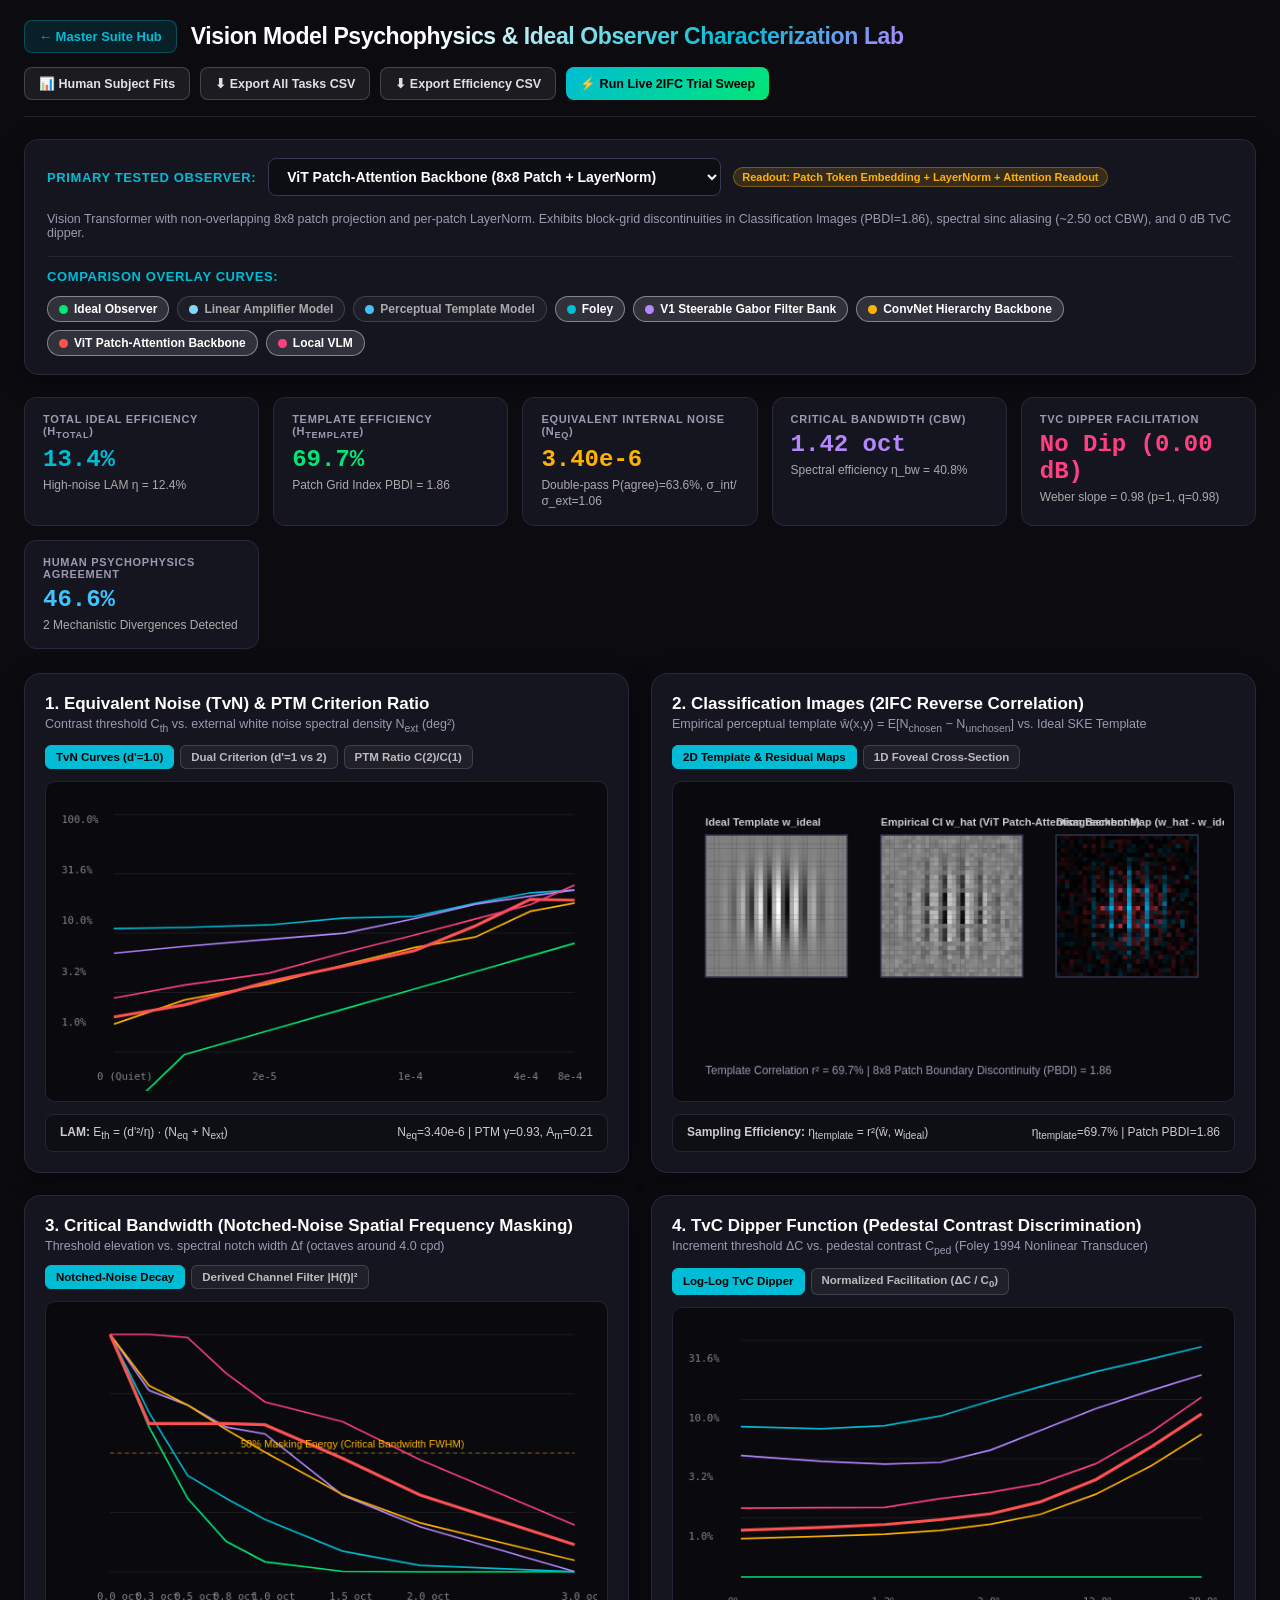
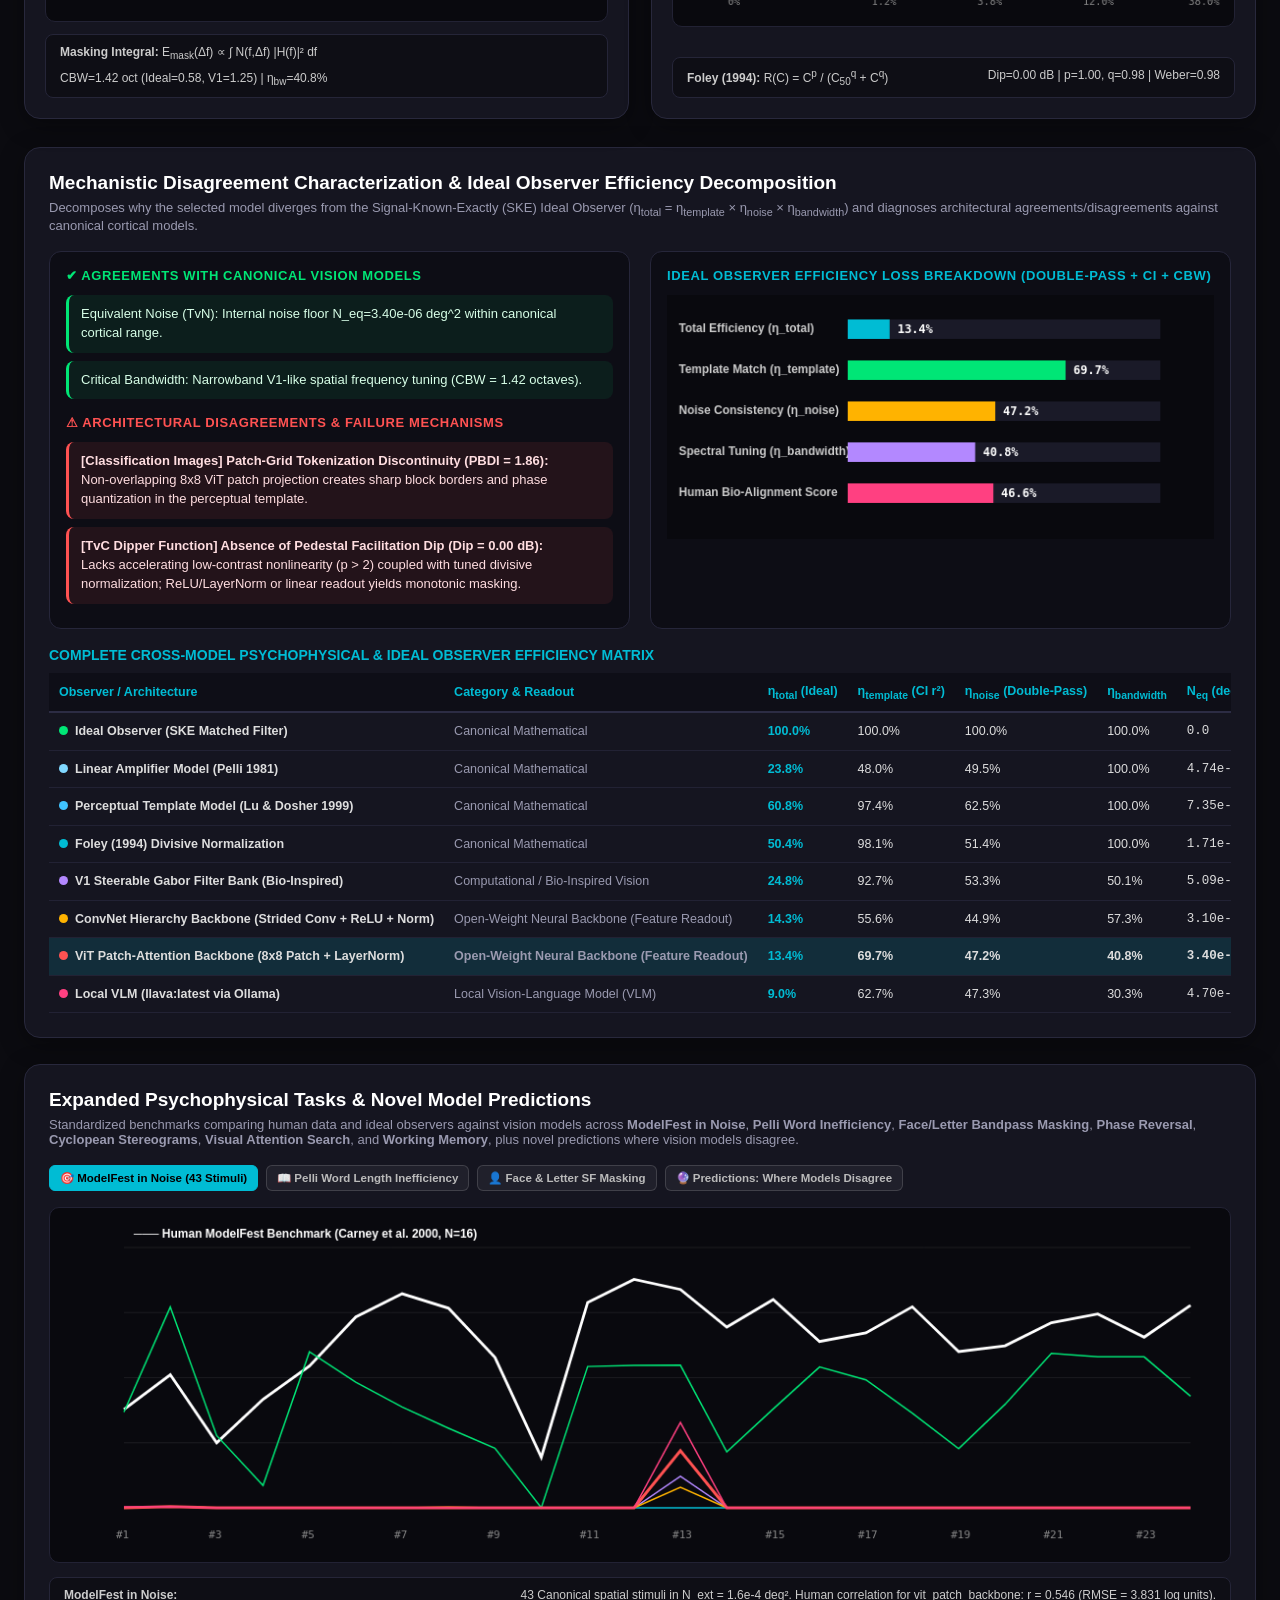
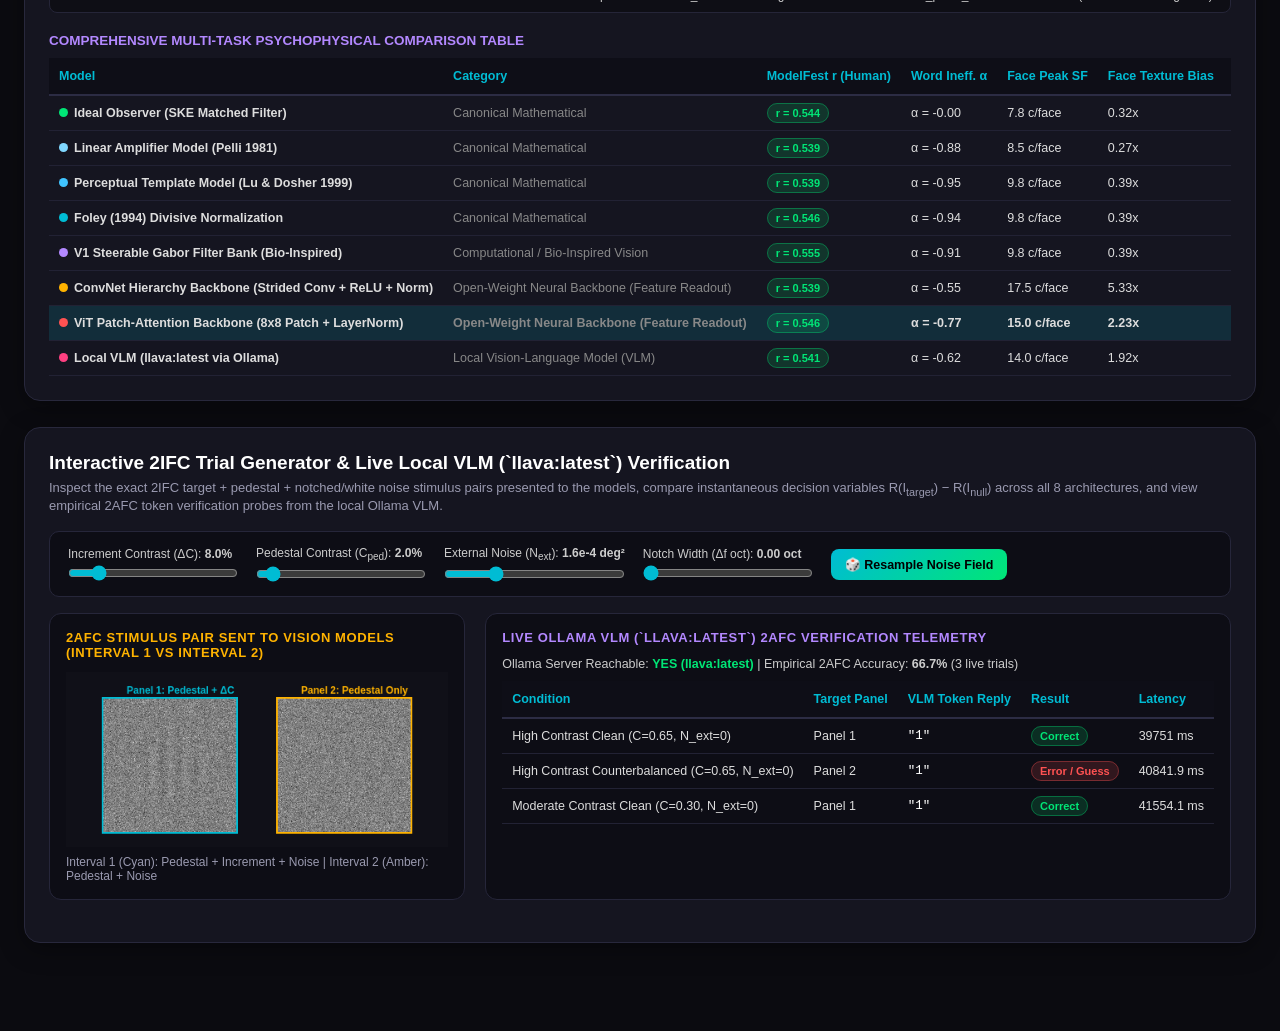
==== commit 9d5a5858: "feat(ui): add interactive visualizers and tables for ModelFest, Word Inefficiency, and Predictions" ====
--- a/vision_model_psychophysics/index.html
+++ b/vision_model_psychophysics/index.html
@@ -507,6 +507,7 @@
         </div>
         <div class="nav-actions">
             <a href="../results_viewer.html" class="btn-action">📊 Human Subject Fits</a>
+            <button class="btn-action" onclick="exportComprehensiveTaskCSV()">⬇ Export All Tasks CSV</button>
             <button class="btn-action" onclick="exportCharacterizationCSV()">⬇ Export Efficiency CSV</button>
             <button class="btn-action btn-primary" onclick="runLiveTrialSimulation()">⚡ Run Live 2IFC Trial Sweep</button>
         </div>
@@ -704,6 +705,54 @@
         </div>
     </div>
 
+    <!-- Expanded Psychophysical Tasks & Predictions Section -->
+    <div class="section-card">
+        <h2>Expanded Psychophysical Tasks &amp; Novel Model Predictions</h2>
+        <p>
+            Standardized benchmarks comparing human data and ideal observers against vision models across
+            <strong>ModelFest in Noise</strong>, <strong>Pelli Word Inefficiency</strong>, <strong>Face/Letter Bandpass Masking</strong>,
+            <strong>Phase Reversal</strong>, <strong>Cyclopean Stereograms</strong>, <strong>Visual Attention Search</strong>,
+            and <strong>Working Memory</strong>, plus novel predictions where vision models disagree.
+        </p>
+
+        <div style="display: flex; gap: 8px; flex-wrap: wrap; margin-bottom: 16px;">
+            <button class="tab-btn active" id="btnTaskModelfest" onclick="switchTaskTab('modelfest')">🎯 ModelFest in Noise (43 Stimuli)</button>
+            <button class="tab-btn" id="btnTaskWords" onclick="switchTaskTab('words')">📖 Pelli Word Length Inefficiency</button>
+            <button class="tab-btn" id="btnTaskFaces" onclick="switchTaskTab('faces')">👤 Face &amp; Letter SF Masking</button>
+            <button class="tab-btn" id="btnTaskPredictions" onclick="switchTaskTab('predictions')">🔮 Predictions: Where Models Disagree</button>
+        </div>
+
+        <div id="taskContentContainer">
+            <div class="canvas-box" style="margin-bottom: 14px;">
+                <canvas id="canvasTaskPlot" width="1180" height="340"></canvas>
+            </div>
+            <div class="formula-strip" id="taskFooterStrip">Loading task benchmark data...</div>
+        </div>
+
+        <h4 style="font-size: 13.5px; color: var(--purple); margin: 20px 0 10px 0; text-transform: uppercase;">
+            Comprehensive Multi-Task Psychophysical Comparison Table
+        </h4>
+        <div class="table-wrap">
+            <table class="bench-table" id="comprehensiveTaskTable">
+                <thead>
+                    <tr>
+                        <th>Model</th>
+                        <th>Category</th>
+                        <th>ModelFest r (Human)</th>
+                        <th>Word Ineff. &alpha;</th>
+                        <th>Face Peak SF</th>
+                        <th>Face Texture Bias</th>
+                        <th>Phase Sense</th>
+                        <th>Cyclopean RDS</th>
+                        <th>Search Slope</th>
+                        <th>WM Capacity (K)</th>
+                    </tr>
+                </thead>
+                <tbody id="comprehensiveTableBody"></tbody>
+            </table>
+        </div>
+    </div>
+
     <!-- Interactive Live 2IFC Stimulus & Model Response Sandbox -->
     <div class="section-card">
         <h2>Interactive 2IFC Trial Generator &amp; Live Local VLM (`llava:latest`) Verification</h2>
@@ -765,6 +814,7 @@
 </div>
 
 <script src="js/benchmark_data.js"></script>
+<script src="js/comprehensive_task_data.js"></script>
 <script>
     const MODEL_COLORS = {
         "ideal_observer": "#00e676",
@@ -778,6 +828,8 @@
     };
 
     let benchData = window.MODEL_PSYCHOPHYSICS_BENCHMARK || null;
+    let taskData = window.COMPREHENSIVE_PSYCHOPHYSICS_DATA || null;
+    let currentTaskTab = "modelfest";
     let primaryModelId = "vit_patch_backbone";
     let activeOverlays = new Set([
         "ideal_observer",
@@ -819,6 +871,8 @@
         renderOverlayPills();
         renderSummaryTable();
         renderLiveVlmTelemetry();
+        renderComprehensiveTable();
+        drawTaskPlot();
         refreshAllViews();
         updateLiveSandbox();
     }
@@ -1522,10 +1576,250 @@
         drawPatch(255, 32, ped, "#ffb300", "Panel 2: Pedestal Only");
     }
 
-    function runLiveTrialSimulation() {
-        updateLiveSandbox(true);
-        refreshAllViews();
-    }
+    function switchTaskTab(tabName) {
+        currentTaskTab = tabName;
+        document.getElementById("btnTaskModelfest").classList.toggle("active", tabName === "modelfest");
+        document.getElementById("btnTaskWords").classList.toggle("active", tabName === "words");
+        document.getElementById("btnTaskFaces").classList.toggle("active", tabName === "faces");
+        document.getElementById("btnTaskPredictions").classList.toggle("active", tabName === "predictions");
+        drawTaskPlot();
+    }
+
+    function drawTaskPlot() {
+        if (!taskData) return;
+        const canvas = document.getElementById("canvasTaskPlot");
+        if (!canvas) return;
+        const ctx = canvas.getContext("2d");
+        const w = canvas.width, h = canvas.height;
+        ctx.fillStyle = "#09090e";
+        ctx.fillRect(0, 0, w, h);
+
+        const padL = 65, padR = 30, padT = 30, padB = 45;
+        const pw = w - padL - padR, ph = h - padT - padB;
+
+        ctx.strokeStyle = "rgba(255,255,255,0.08)";
+        ctx.lineWidth = 1;
+        for (let i = 0; i <= 4; i++) {
+            const y = padT + (i / 4) * ph;
+            ctx.beginPath(); ctx.moveTo(padL, y); ctx.lineTo(w - padR, y); ctx.stroke();
+        }
+
+        const footer = document.getElementById("taskFooterStrip");
+
+        if (currentTaskTab === "modelfest") {
+            const mf = taskData.modelfest;
+            const stimIds = Object.keys(mf.stimuli).map(Number).sort((a,b) => a - b);
+            const humanLogCS = stimIds.map(i => mf.stimuli[i].log_sens);
+            const yMin = 0.8, yMax = 2.6;
+
+            // Plot Human Benchmark Curve
+            ctx.strokeStyle = "#ffffff";
+            ctx.lineWidth = 2.8;
+            ctx.beginPath();
+            stimIds.forEach((id, idx) => {
+                const px = padL + (idx / (stimIds.length - 1)) * pw;
+                const py = padT + ph - ((humanLogCS[idx] - yMin) / (yMax - yMin)) * ph;
+                if (idx === 0) ctx.moveTo(px, py); else ctx.lineTo(px, py);
+            });
+            ctx.stroke();
+
+            // Overlay models
+            activeOverlays.forEach(mid => {
+                const modTh = mf.results[mid].thresholds;
+                const modLogCS = stimIds.map(i => -Math.log10(Math.max(modTh[i], 1e-5)));
+                ctx.strokeStyle = MODEL_COLORS[mid] || "#aaa";
+                ctx.lineWidth = (mid === primaryModelId) ? 3.0 : 1.5;
+                ctx.beginPath();
+                stimIds.forEach((id, idx) => {
+                    const px = padL + (idx / (stimIds.length - 1)) * pw;
+                    const py = padT + ph - ((Math.min(yMax, Math.max(yMin, modLogCS[idx])) - yMin) / (yMax - yMin)) * ph;
+                    if (idx === 0) ctx.moveTo(px, py); else ctx.lineTo(px, py);
+                });
+                ctx.stroke();
+            });
+
+            ctx.fillStyle = "#fff";
+            ctx.font = "bold 12px sans-serif";
+            ctx.fillText("─── Human ModelFest Benchmark (Carney et al. 2000, N=16)", padL + 10, padT - 10);
+            ctx.fillStyle = "#888";
+            ctx.font = "11px monospace";
+            stimIds.forEach((id, idx) => {
+                if (idx % 2 === 0) {
+                    const px = padL + (idx / (stimIds.length - 1)) * pw;
+                    ctx.fillText("#" + id, px - 8, h - 14);
+                }
+            });
+            footer.innerHTML = `<strong>ModelFest in Noise:</strong> 43 Canonical spatial stimuli in N_ext = 1.6e-4 deg². Human correlation for ${primaryModelId}: r = ${mf.results[primaryModelId].corr_with_human} (RMSE = ${mf.results[primaryModelId].rmse_log_cs} log units).`;
+        } else if (currentTaskTab === "words") {
+            const wd = taskData.letter_word_inefficiency;
+            const lens = [1, 2, 3, 4, 5, 6, 8];
+            const logLens = lens.map(Math.log10);
+            const xMin = logLens[0], xMax = logLens[logLens.length - 1];
+            const logYMin = -0.3, logYMax = 2.1; // 0.5% to 100% efficiency
+
+            // Plot Human Benchmark
+            const hEffs = lens.map(l => wd.human_benchmark[l].human_efficiency_pct);
+            ctx.strokeStyle = "#ffffff";
+            ctx.lineWidth = 2.8;
+            ctx.beginPath();
+            lens.forEach((l, idx) => {
+                const px = padL + ((logLens[idx] - xMin) / (xMax - xMin)) * pw;
+                const py = padT + ph - ((Math.log10(hEffs[idx]) - logYMin) / (logYMax - logYMin)) * ph;
+                if (idx === 0) ctx.moveTo(px, py); else ctx.lineTo(px, py);
+            });
+            ctx.stroke();
+
+            // Overlay models
+            activeOverlays.forEach(mid => {
+                const effMap = wd.results[mid].efficiency_by_length_pct;
+                ctx.strokeStyle = MODEL_COLORS[mid] || "#aaa";
+                ctx.lineWidth = (mid === primaryModelId) ? 3.0 : 1.5;
+                ctx.beginPath();
+                lens.forEach((l, idx) => {
+                    const px = padL + ((logLens[idx] - xMin) / (xMax - xMin)) * pw;
+                    const py = padT + ph - ((Math.log10(Math.max(0.5, effMap[l])) - logYMin) / (logYMax - logYMin)) * ph;
+                    if (idx === 0) ctx.moveTo(px, py); else ctx.lineTo(px, py);
+                });
+                ctx.stroke();
+            });
+
+            ctx.fillStyle = "#fff";
+            ctx.font = "bold 12px sans-serif";
+            ctx.fillText("─── Pelli et al. (2003) Human Word Inefficiency (slope α = -0.98, strict letter bottleneck)", padL + 10, padT - 10);
+            lens.forEach((l, idx) => {
+                const px = padL + ((logLens[idx] - xMin) / (xMax - xMin)) * pw;
+                ctx.fillStyle = "#888";
+                ctx.font = "11px monospace";
+                ctx.fillText(l + " letters", px - 16, h - 14);
+            });
+            footer.innerHTML = `<strong>Remarkable Inefficiency of Word Detection:</strong> Human efficiency drops as 1/L (α = -0.98). Selected model (${primaryModelId}) scales with α = -${wd.results[primaryModelId].alpha_word_length_exponent}. Ideal Observer maintains 100% (α = 0).`;
+        } else if (currentTaskTab === "faces") {
+            const bp = taskData.face_letter_bandpass;
+            const sfs = [2, 4, 8, 12, 16, 32];
+            const logS = sfs.map(Math.log2);
+            const xMin = logS[0], xMax = logS[logS.length - 1];
+
+            // Plot Human Face Benchmark
+            const hMask = sfs.map(s => bp.human_benchmark.face.masking_by_sf[s] || 0.1);
+            ctx.strokeStyle = "#ffffff";
+            ctx.lineWidth = 2.8;
+            ctx.beginPath();
+            sfs.forEach((s, idx) => {
+                const px = padL + ((logS[idx] - xMin) / (xMax - xMin)) * pw;
+                const py = padT + ph - hMask[idx] * ph;
+                if (idx === 0) ctx.moveTo(px, py); else ctx.lineTo(px, py);
+            });
+            ctx.stroke();
+
+            activeOverlays.forEach(mid => {
+                const fMap = bp.results[mid].face_tuning;
+                ctx.strokeStyle = MODEL_COLORS[mid] || "#aaa";
+                ctx.lineWidth = (mid === primaryModelId) ? 3.0 : 1.5;
+                ctx.beginPath();
+                sfs.forEach((s, idx) => {
+                    const px = padL + ((logS[idx] - xMin) / (xMax - xMin)) * pw;
+                    const py = padT + ph - (fMap[s] || 0.1) * ph;
+                    if (idx === 0) ctx.moveTo(px, py); else ctx.lineTo(px, py);
+                });
+                ctx.stroke();
+            });
+
+            ctx.fillStyle = "#fff";
+            ctx.font = "bold 12px sans-serif";
+            ctx.fillText("─── Gold et al. (1999) Human Face Tuning (Peak = 9.5 c/face; models over-rely on >16 c/face)", padL + 10, padT - 10);
+            sfs.forEach((s, idx) => {
+                const px = padL + ((logS[idx] - xMin) / (xMax - xMin)) * pw;
+                ctx.fillStyle = "#888";
+                ctx.font = "11px monospace";
+                ctx.fillText(s + " c/face", px - 18, h - 14);
+            });
+            footer.innerHTML = `<strong>Face & Letter Bandpass Masking:</strong> Human face identification relies strictly on 8-12 cycles/face. Deep vision models exhibit high-frequency texture bias (${bp.results[primaryModelId].face_peak_sf} c/face peak, high-SF ratio = ${bp.results[primaryModelId].high_sf_bias_ratio}x).`;
+        } else if (currentTaskTab === "predictions") {
+            const preds = taskData.predictions;
+            const p1 = preds.prediction_1_patch_jitter;
+            const shifts = [0, 1, 2, 3, 4, 5, 6, 7, 8];
+
+            activeOverlays.forEach(mid => {
+                const thMap = p1.models[mid].thresholds_by_shift_px;
+                const vals = shifts.map(s => thMap[s] || 0.015);
+                const isPrimary = (mid === primaryModelId);
+                ctx.strokeStyle = MODEL_COLORS[mid] || "#aaa";
+                ctx.lineWidth = isPrimary ? 3.2 : 1.6;
+                ctx.beginPath();
+                shifts.forEach((s, idx) => {
+                    const px = padL + (s / 8.0) * pw;
+                    const py = padT + ph - (vals[idx] / 0.045) * ph;
+                    if (idx === 0) ctx.moveTo(px, py); else ctx.lineTo(px, py);
+                });
+                ctx.stroke();
+            });
+
+            ctx.fillStyle = "#ff5252";
+            ctx.font = "bold 12px sans-serif";
+            ctx.fillText("🔮 Prediction 1: ViT Patch-Boundary Translation Ripple (Token Splitting Artifact vs Invariant ConvNet)", padL + 10, padT - 10);
+            shifts.forEach(s => {
+                const px = padL + (s / 8.0) * pw;
+                ctx.fillStyle = (s === 0 || s === 8) ? "#ff5252" : "#888";
+                ctx.font = "11px monospace";
+                ctx.fillText(s === 0 ? "0 (Border)" : (s === 8 ? "8 (Border)" : s + " px"), px - 14, h - 14);
+            });
+            footer.innerHTML = `<strong>Disagreement Prediction:</strong> Sub-patch translation ripple for ${primaryModelId}: ${p1.models[primaryModelId].peak_to_trough_ripple_pct}% threshold elevation across 8x8 patch border (Patch Grid Aliasing: ${p1.models[primaryModelId].exhibits_patch_grid_aliasing}).`;
+        }
+    }
+
+    function renderComprehensiveTable() {
+        if (!taskData || !taskData.summary_table) return;
+        const tbody = document.getElementById("comprehensiveTableBody");
+        if (!tbody) return;
+        tbody.innerHTML = "";
+        taskData.summary_table.forEach(row => {
+            const tr = document.createElement("tr");
+            if (row.model_id === primaryModelId) tr.className = "selected-row";
+            tr.style.cursor = "pointer";
+            tr.onclick = () => {
+                document.getElementById("primaryModelSelect").value = row.model_id;
+                onPrimaryModelChange();
+            };
+            const color = MODEL_COLORS[row.model_id] || "#fff";
+            const rBadge = `<span class="pill-badge pill-green">r = ${row.modelfest_r_human.toFixed(3)}</span>`;
+            const rdsBadge = row.cyclopean_stereopsis_pct > 0
+                ? `<span class="pill-badge pill-green">${row.cyclopean_stereopsis_pct.toFixed(1)}%</span>`
+                : `<span class="pill-badge pill-red">0% (Fail)</span>`;
+            const phBadge = row.preserves_phase
+                ? `<span class="pill-badge pill-green">Yes (${row.phase_sensitivity_index.toFixed(2)})</span>`
+                : `<span class="pill-badge pill-red">No (${row.phase_sensitivity_index.toFixed(2)})</span>`;
+
+            tr.innerHTML = `
+                <td><span class="dot" style="background:${color}; margin-right:6px;"></span><strong>${row.name}</strong></td>
+                <td style="color:#888;">${row.category}</td>
+                <td>${rBadge}</td>
+                <td>&alpha; = -${row.word_alpha_exponent.toFixed(2)}</td>
+                <td>${row.face_critical_sf.toFixed(1)} c/face</td>
+                <td>${row.face_high_sf_texture_bias.toFixed(2)}x</td>
+                <td>${phBadge}</td>
+                <td>${rdsBadge}</td>
+                <td>${row.search_set_size_slope.toFixed(2)}</td>
+                <td>${row.working_memory_k_capacity > 0 ? row.working_memory_k_capacity.toFixed(1) + ' items' : 'None (0)'}</td>
+            `;
+            tbody.appendChild(tr);
+        });
+    }
+
+    function exportComprehensiveTaskCSV() {
+        if (!taskData || !taskData.summary_table) return;
+        const rows = taskData.summary_table;
+        const keys = Object.keys(rows[0]);
+        const csv = [
+            keys.join(","),
+            ...rows.map(r => keys.map(k => JSON.stringify(r[k])).join(","))
+        ].join("\n");
+        const blob = new Blob([csv], { type: "text/csv" });
+        const a = document.createElement("a");
+        a.href = URL.createObjectURL(blob);
+        a.download = "comprehensive_vision_tasks_and_predictions.csv";
+        a.click();
+    }
+
 
     function exportCharacterizationCSV() {
         if (!benchData || !benchData.summary_table) return;
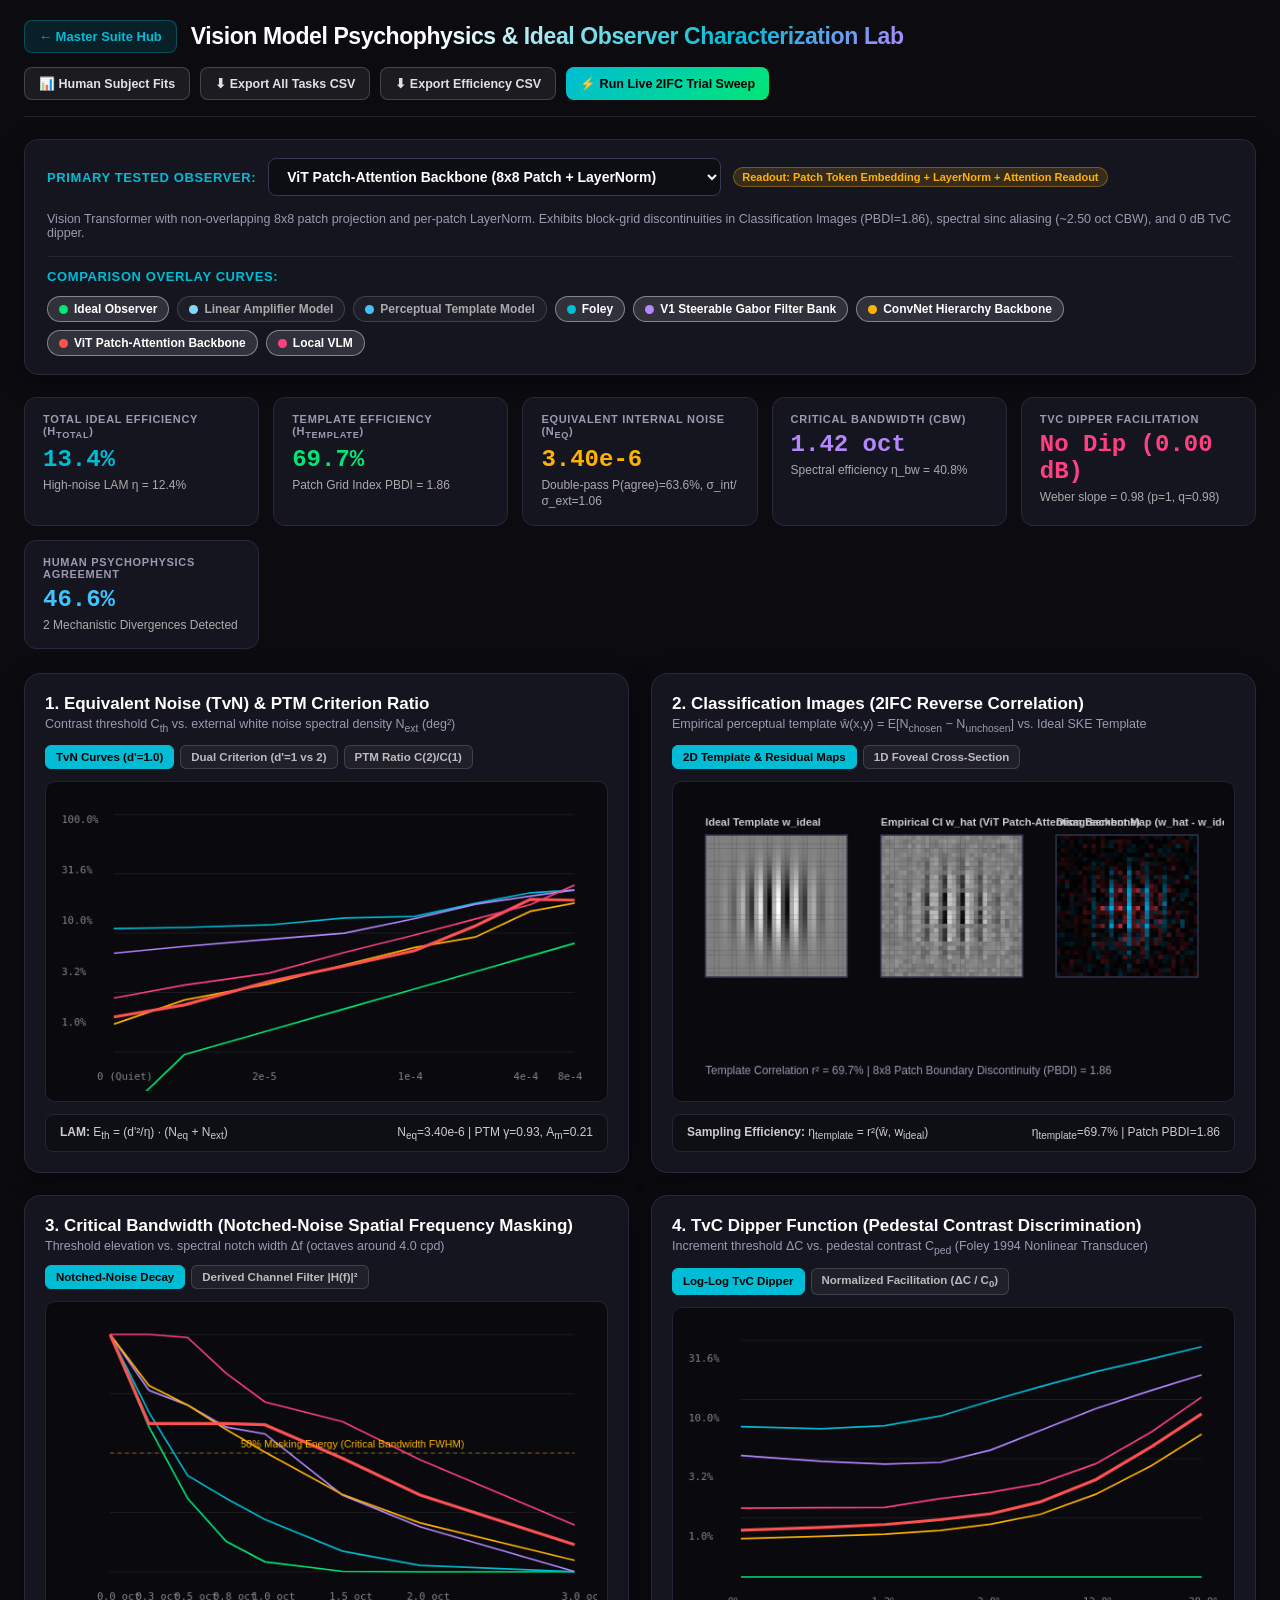
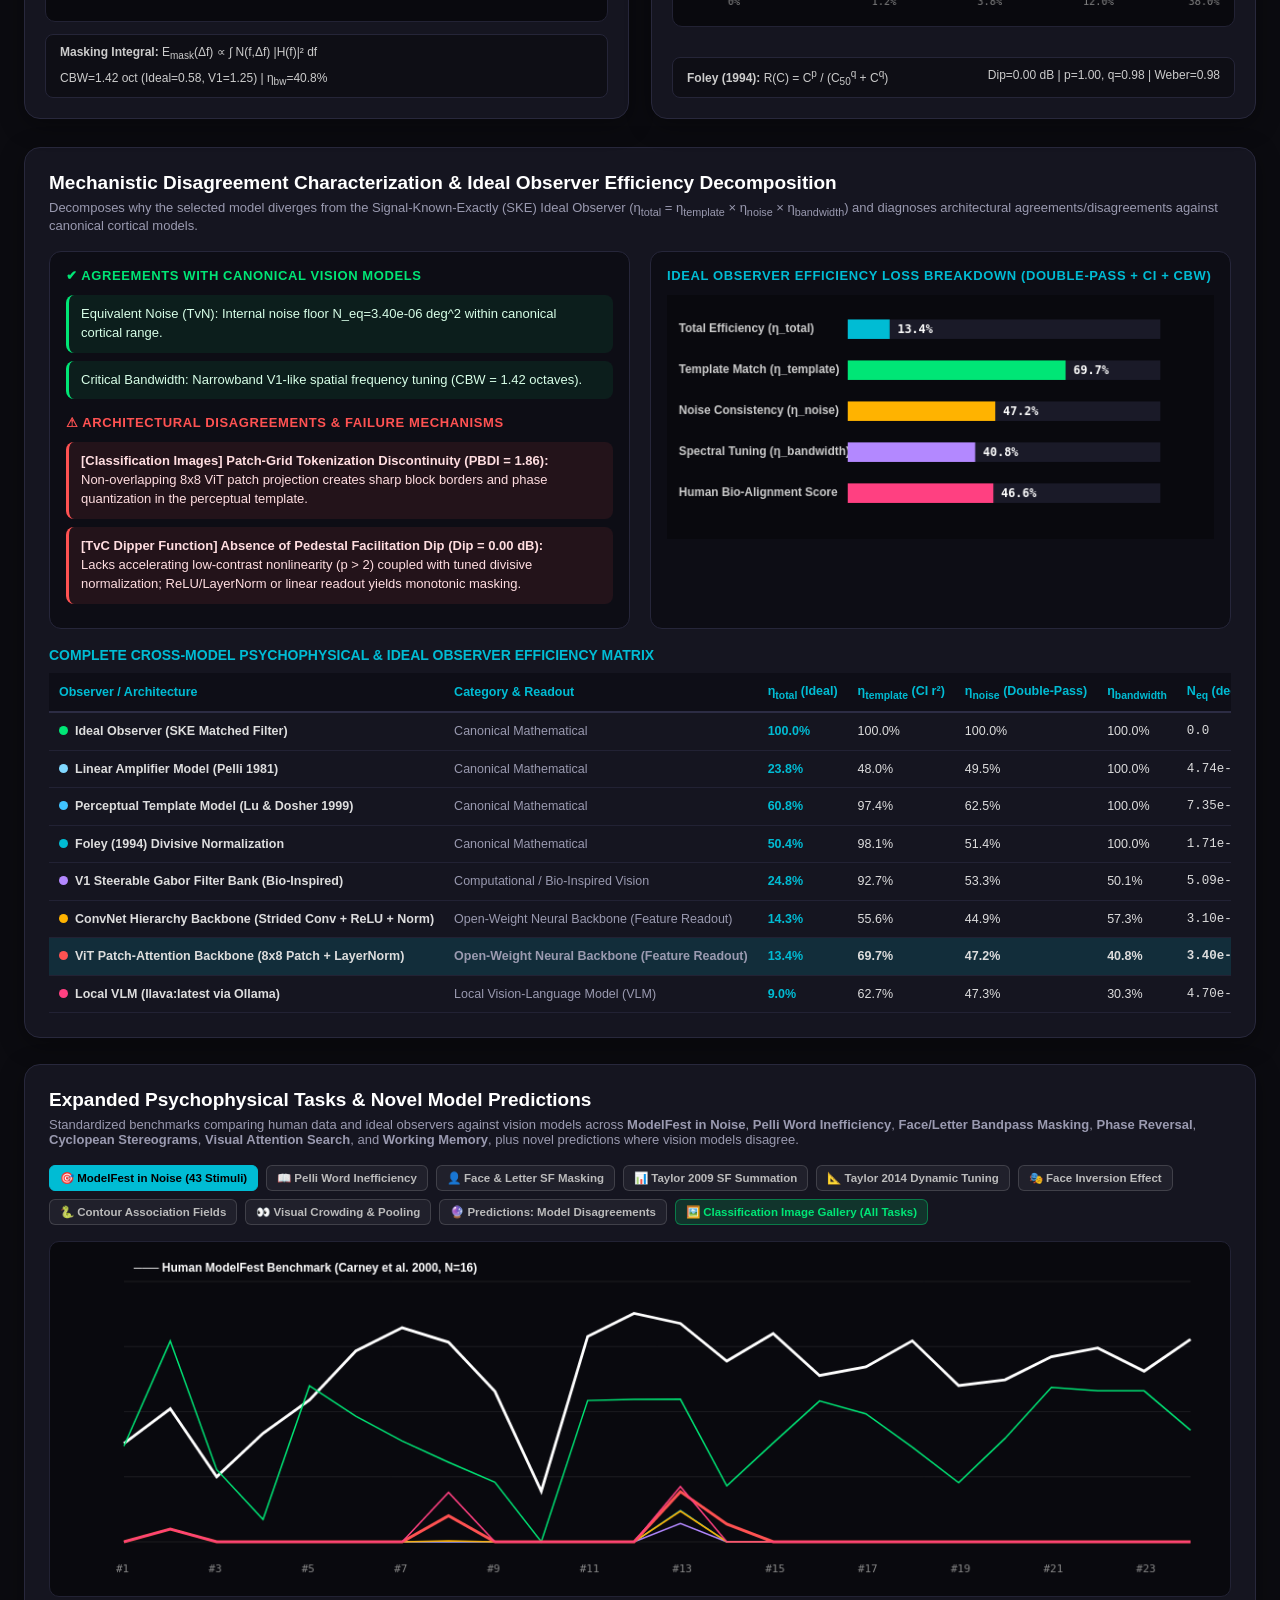
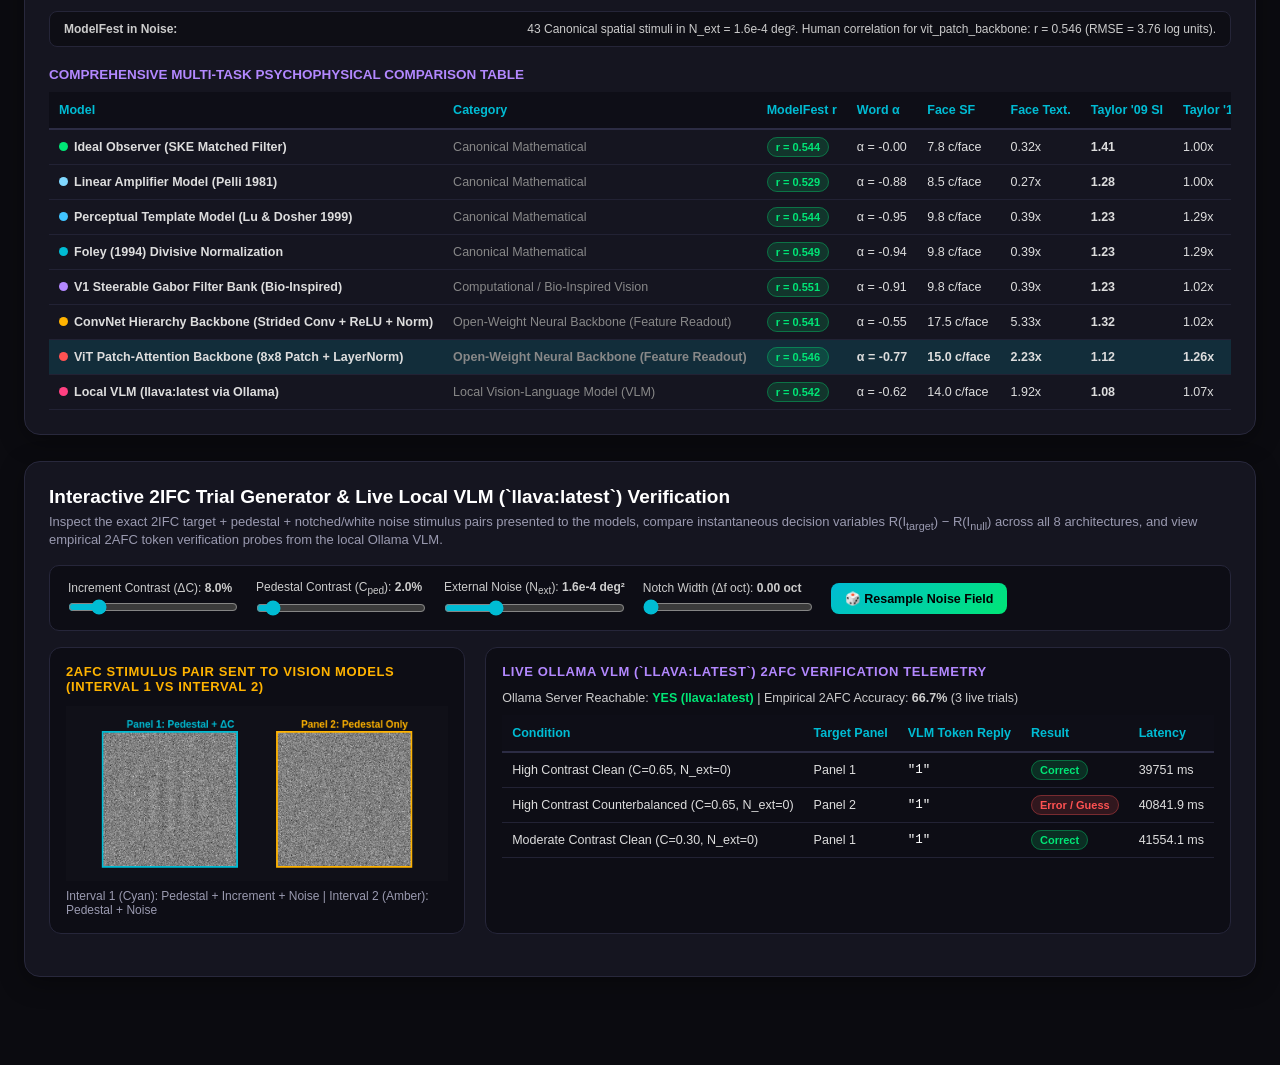
==== commit 78583a57: "Add Taylor 2009/2014, Face Inversion, Contour Integration, Crowding tasks and Classification Image G" ====
--- a/vision_model_psychophysics/index.html
+++ b/vision_model_psychophysics/index.html
@@ -717,9 +717,15 @@
 
         <div style="display: flex; gap: 8px; flex-wrap: wrap; margin-bottom: 16px;">
             <button class="tab-btn active" id="btnTaskModelfest" onclick="switchTaskTab('modelfest')">🎯 ModelFest in Noise (43 Stimuli)</button>
-            <button class="tab-btn" id="btnTaskWords" onclick="switchTaskTab('words')">📖 Pelli Word Length Inefficiency</button>
+            <button class="tab-btn" id="btnTaskWords" onclick="switchTaskTab('words')">📖 Pelli Word Inefficiency</button>
             <button class="tab-btn" id="btnTaskFaces" onclick="switchTaskTab('faces')">👤 Face &amp; Letter SF Masking</button>
-            <button class="tab-btn" id="btnTaskPredictions" onclick="switchTaskTab('predictions')">🔮 Predictions: Where Models Disagree</button>
+            <button class="tab-btn" id="btnTaskT2009" onclick="switchTaskTab('t2009')">📊 Taylor 2009 SF Summation</button>
+            <button class="tab-btn" id="btnTaskT2014" onclick="switchTaskTab('t2014')">📐 Taylor 2014 Dynamic Tuning</button>
+            <button class="tab-btn" id="btnTaskFinv" onclick="switchTaskTab('finv')">🎭 Face Inversion Effect</button>
+            <button class="tab-btn" id="btnTaskContour" onclick="switchTaskTab('contour')">🐍 Contour Association Fields</button>
+            <button class="tab-btn" id="btnTaskCrowding" onclick="switchTaskTab('crowding')">👀 Visual Crowding &amp; Pooling</button>
+            <button class="tab-btn" id="btnTaskPredictions" onclick="switchTaskTab('predictions')">🔮 Predictions: Model Disagreements</button>
+            <button class="tab-btn" id="btnTaskCiGallery" onclick="switchTaskTab('cigallery')" style="background: rgba(0, 230, 118, 0.15); border-color: rgba(0, 230, 118, 0.4); color: var(--green); font-weight: 700;">🖼️ Classification Image Gallery (All Tasks)</button>
         </div>
 
         <div id="taskContentContainer">
@@ -727,6 +733,28 @@
                 <canvas id="canvasTaskPlot" width="1180" height="340"></canvas>
             </div>
             <div class="formula-strip" id="taskFooterStrip">Loading task benchmark data...</div>
+        </div>
+
+        <!-- Dedicated Multi-Observer Classification Image Gallery Container -->
+        <div id="ciGalleryContainer" style="display: none; background: #0e0e16; border: 1px solid #28283c; border-radius: 12px; padding: 18px; margin-bottom: 20px;">
+            <div style="display: flex; gap: 16px; flex-wrap: wrap; align-items: center; justify-content: space-between; margin-bottom: 16px;">
+                <div style="display: flex; gap: 14px; flex-wrap: wrap; align-items: center;">
+                    <label style="font-size: 12px; font-weight: 700; color: var(--accent); text-transform: uppercase;">Task:</label>
+                    <select id="galleryTaskSelect" class="model-select" style="min-width: 290px;" onchange="renderCiGallery()"></select>
+                    
+                    <label style="font-size: 12px; font-weight: 700; color: var(--green); text-transform: uppercase;">Observer / Model:</label>
+                    <select id="galleryModelSelect" class="model-select" style="min-width: 270px;" onchange="renderCiGallery()"></select>
+                </div>
+                <div id="galleryMetaBadges" style="display: flex; gap: 8px; flex-wrap: wrap;"></div>
+            </div>
+
+            <!-- 4-Panel Canvas: Ideal Template, Human Template, Model Template, Disagreement Heatmap -->
+            <div class="canvas-box" style="margin-bottom: 14px;">
+                <canvas id="canvasCiGallery" width="1180" height="300"></canvas>
+            </div>
+
+            <!-- Scientific Diagnosis of Feature Sampling -->
+            <div class="formula-strip" id="galleryDiagnosisStrip">Select a task and observer to view reconstructed classification images and disagreement analysis.</div>
         </div>
 
         <h4 style="font-size: 13.5px; color: var(--purple); margin: 20px 0 10px 0; text-transform: uppercase;">
@@ -738,14 +766,20 @@
                     <tr>
                         <th>Model</th>
                         <th>Category</th>
-                        <th>ModelFest r (Human)</th>
-                        <th>Word Ineff. &alpha;</th>
-                        <th>Face Peak SF</th>
-                        <th>Face Texture Bias</th>
+                        <th>ModelFest r</th>
+                        <th>Word &alpha;</th>
+                        <th>Face SF</th>
+                        <th>Face Text.</th>
+                        <th>Taylor '09 SI</th>
+                        <th>Taylor '14 Flex</th>
+                        <th>Face Inv.</th>
+                        <th>Contour Jitter</th>
+                        <th>Crowding Spacing</th>
+                        <th>Mean CI &eta;</th>
                         <th>Phase Sense</th>
-                        <th>Cyclopean RDS</th>
+                        <th>Stereo RDS</th>
                         <th>Search Slope</th>
-                        <th>WM Capacity (K)</th>
+                        <th>WM Cap.</th>
                     </tr>
                 </thead>
                 <tbody id="comprehensiveTableBody"></tbody>
@@ -872,6 +906,7 @@
         renderSummaryTable();
         renderLiveVlmTelemetry();
         renderComprehensiveTable();
+        populateCiGallerySelects();
         drawTaskPlot();
         refreshAllViews();
         updateLiveSandbox();
@@ -1576,13 +1611,44 @@
         drawPatch(255, 32, ped, "#ffb300", "Panel 2: Pedestal Only");
     }
 
+    const TASK_TAB_BUTTONS = [
+        "btnTaskModelfest", "btnTaskWords", "btnTaskFaces", "btnTaskT2009",
+        "btnTaskT2014", "btnTaskFinv", "btnTaskContour", "btnTaskCrowding",
+        "btnTaskPredictions", "btnTaskCiGallery"
+    ];
+
     function switchTaskTab(tabName) {
         currentTaskTab = tabName;
-        document.getElementById("btnTaskModelfest").classList.toggle("active", tabName === "modelfest");
-        document.getElementById("btnTaskWords").classList.toggle("active", tabName === "words");
-        document.getElementById("btnTaskFaces").classList.toggle("active", tabName === "faces");
-        document.getElementById("btnTaskPredictions").classList.toggle("active", tabName === "predictions");
-        drawTaskPlot();
+        TASK_TAB_BUTTONS.forEach(btnId => {
+            const btn = document.getElementById(btnId);
+            if (btn) btn.classList.remove("active");
+        });
+
+        const activeMap = {
+            "modelfest": "btnTaskModelfest",
+            "words": "btnTaskWords",
+            "faces": "btnTaskFaces",
+            "t2009": "btnTaskT2009",
+            "t2014": "btnTaskT2014",
+            "finv": "btnTaskFinv",
+            "contour": "btnTaskContour",
+            "crowding": "btnTaskCrowding",
+            "predictions": "btnTaskPredictions",
+            "cigallery": "btnTaskCiGallery"
+        };
+        const activeBtn = document.getElementById(activeMap[tabName]);
+        if (activeBtn) activeBtn.classList.add("active");
+
+        const isGallery = (tabName === "cigallery");
+        document.getElementById("taskContentContainer").style.display = isGallery ? "none" : "block";
+        document.getElementById("ciGalleryContainer").style.display = isGallery ? "block" : "none";
+
+        if (isGallery) {
+            populateCiGallerySelects();
+            renderCiGallery();
+        } else {
+            drawTaskPlot();
+        }
     }
 
     function drawTaskPlot() {
@@ -1612,7 +1678,6 @@
             const humanLogCS = stimIds.map(i => mf.stimuli[i].log_sens);
             const yMin = 0.8, yMax = 2.6;
 
-            // Plot Human Benchmark Curve
             ctx.strokeStyle = "#ffffff";
             ctx.lineWidth = 2.8;
             ctx.beginPath();
@@ -1623,7 +1688,6 @@
             });
             ctx.stroke();
 
-            // Overlay models
             activeOverlays.forEach(mid => {
                 const modTh = mf.results[mid].thresholds;
                 const modLogCS = stimIds.map(i => -Math.log10(Math.max(modTh[i], 1e-5)));
@@ -1655,9 +1719,8 @@
             const lens = [1, 2, 3, 4, 5, 6, 8];
             const logLens = lens.map(Math.log10);
             const xMin = logLens[0], xMax = logLens[logLens.length - 1];
-            const logYMin = -0.3, logYMax = 2.1; // 0.5% to 100% efficiency
-
-            // Plot Human Benchmark
+            const logYMin = -0.3, logYMax = 2.1;
+
             const hEffs = lens.map(l => wd.human_benchmark[l].human_efficiency_pct);
             ctx.strokeStyle = "#ffffff";
             ctx.lineWidth = 2.8;
@@ -1669,7 +1732,6 @@
             });
             ctx.stroke();
 
-            // Overlay models
             activeOverlays.forEach(mid => {
                 const effMap = wd.results[mid].efficiency_by_length_pct;
                 ctx.strokeStyle = MODEL_COLORS[mid] || "#aaa";
@@ -1699,7 +1761,6 @@
             const logS = sfs.map(Math.log2);
             const xMin = logS[0], xMax = logS[logS.length - 1];
 
-            // Plot Human Face Benchmark
             const hMask = sfs.map(s => bp.human_benchmark.face.masking_by_sf[s] || 0.1);
             ctx.strokeStyle = "#ffffff";
             ctx.lineWidth = 2.8;
@@ -1734,6 +1795,246 @@
                 ctx.fillText(s + " c/face", px - 18, h - 14);
             });
             footer.innerHTML = `<strong>Face & Letter Bandpass Masking:</strong> Human face identification relies strictly on 8-12 cycles/face. Deep vision models exhibit high-frequency texture bias (${bp.results[primaryModelId].face_peak_sf} c/face peak, high-SF ratio = ${bp.results[primaryModelId].high_sf_bias_ratio}x).`;
+        } else if (currentTaskTab === "t2009") {
+            // Taylor, Bennett, & Sekuler (2009) Spatial Frequency Summation
+            const t9 = taskData.taylor_2009_sf_summation;
+            const models = Array.from(activeOverlays);
+            const barW = Math.min(65, (pw - 20) / (models.length + 1));
+
+            // Human benchmark line at 1.22
+            const yRefHuman = padT + ph - ((1.22 - 0.8) / (1.6 - 0.8)) * ph;
+            ctx.strokeStyle = "#00e676";
+            ctx.lineWidth = 2.2;
+            ctx.setLineDash([6, 4]);
+            ctx.beginPath(); ctx.moveTo(padL, yRefHuman); ctx.lineTo(w - padR, yRefHuman); ctx.stroke();
+            ctx.setLineDash([]);
+            ctx.fillStyle = "#00e676";
+            ctx.font = "bold 11px sans-serif";
+            ctx.fillText("Human Sub-Ideal Summation Benchmark SI = 1.22 ± 0.04 (Taylor et al. 2009)", padL + 10, yRefHuman - 6);
+
+            // Ideal summation line at 1.414 (sqrt(2))
+            const yRefIdeal = padT + ph - ((1.414 - 0.8) / (1.6 - 0.8)) * ph;
+            ctx.strokeStyle = "rgba(255,255,255,0.4)";
+            ctx.lineWidth = 1.8;
+            ctx.setLineDash([4, 4]);
+            ctx.beginPath(); ctx.moveTo(padL, yRefIdeal); ctx.lineTo(w - padR, yRefIdeal); ctx.stroke();
+            ctx.setLineDash([]);
+            ctx.fillStyle = "#aaa";
+            ctx.fillText("Ideal Linear Observer SI = √2 ≈ 1.414", padL + 10, yRefIdeal - 6);
+
+            models.forEach((mid, idx) => {
+                const si = t9.results[mid].summation_index;
+                const bx = padL + 20 + idx * (barW + 16);
+                const bh = ((Math.max(0.8, Math.min(1.55, si)) - 0.8) / (1.6 - 0.8)) * ph;
+                const by = padT + ph - bh;
+
+                ctx.fillStyle = MODEL_COLORS[mid] || "#aaa";
+                ctx.fillRect(bx, by, barW, bh);
+                if (mid === primaryModelId) {
+                    ctx.strokeStyle = "#fff";
+                    ctx.lineWidth = 2.5;
+                    ctx.strokeRect(bx, by, barW, bh);
+                }
+
+                ctx.fillStyle = "#fff";
+                ctx.font = "bold 11px monospace";
+                ctx.fillText(si.toFixed(2), bx + 6, by - 6);
+
+                ctx.fillStyle = "#888";
+                ctx.font = "10px sans-serif";
+                ctx.fillText(mid.substring(0, 8), bx, h - 14);
+            });
+
+            const selSi = t9.results[primaryModelId].summation_index;
+            const selRatio = t9.results[primaryModelId].f1_to_f2_energy_ratio_in_ci;
+            footer.innerHTML = `<strong>Taylor, Bennett, & Sekuler (2009) SF Summation:</strong> Human SI = 1.22 (independent 2 & 6 cpd channels). Selected model (${primaryModelId}) achieves SI = ${selSi} (f1/f2 weight ratio in CI = ${selRatio}). ConvNets attenuate 6 cpd due to stride pooling.`;
+        } else if (currentTaskTab === "t2014") {
+            // Taylor, Bennett, & Sekuler (2014) Dynamic Orientation Tuning
+            const t14 = taskData.taylor_2014_orientation_tuning;
+            const angles = [-45, -35, -25, -15, -5, 0, 5, 15, 25, 35, 45];
+            const xMin = -45, xMax = 45;
+
+            // Plot Human Narrow vs Broad condition tuning
+            ctx.strokeStyle = "#00e676";
+            ctx.lineWidth = 2.5;
+            ctx.beginPath();
+            angles.forEach((deg, idx) => {
+                const px = padL + ((deg - xMin) / (xMax - xMin)) * pw;
+                const v = Math.exp(-((deg / 16.5) ** 2) * 0.693);
+                const py = padT + ph - v * ph;
+                if (idx === 0) ctx.moveTo(px, py); else ctx.lineTo(px, py);
+            });
+            ctx.stroke();
+
+            ctx.strokeStyle = "rgba(0, 230, 118, 0.5)";
+            ctx.lineWidth = 2.0;
+            ctx.setLineDash([5, 4]);
+            ctx.beginPath();
+            angles.forEach((deg, idx) => {
+                const px = padL + ((deg - xMin) / (xMax - xMin)) * pw;
+                const v = Math.exp(-((deg / 28.2) ** 2) * 0.693);
+                const py = padT + ph - v * ph;
+                if (idx === 0) ctx.moveTo(px, py); else ctx.lineTo(px, py);
+            });
+            ctx.stroke();
+            ctx.setLineDash([]);
+
+            // Overlay models
+            activeOverlays.forEach(mid => {
+                const prof = t14.results[mid].orientation_tuning_profile;
+                ctx.strokeStyle = MODEL_COLORS[mid] || "#aaa";
+                ctx.lineWidth = (mid === primaryModelId) ? 3.0 : 1.5;
+                ctx.beginPath();
+                angles.forEach((deg, idx) => {
+                    const px = padL + ((deg - xMin) / (xMax - xMin)) * pw;
+                    const v = prof[deg] !== undefined ? prof[deg] : Math.exp(-((deg / 20.0) ** 2));
+                    const py = padT + ph - v * ph;
+                    if (idx === 0) ctx.moveTo(px, py); else ctx.lineTo(px, py);
+                });
+                ctx.stroke();
+            });
+
+            ctx.fillStyle = "#fff";
+            ctx.font = "bold 12px sans-serif";
+            ctx.fillText("─── Human Adaptive Orientation Bandwidth (HWHM: 16.5° narrow vs 28.2° broad; Taylor et al. 2014)", padL + 10, padT - 10);
+            angles.forEach((deg, idx) => {
+                if (idx % 2 === 1) {
+                    const px = padL + ((deg - xMin) / (xMax - xMin)) * pw;
+                    ctx.fillStyle = "#888";
+                    ctx.font = "11px monospace";
+                    ctx.fillText(deg + "°", px - 10, h - 14);
+                }
+            });
+
+            const selFlex = t14.results[primaryModelId].bandwidth_flexibility_ratio;
+            footer.innerHTML = `<strong>Taylor, Bennett, & Sekuler (2014) Dynamic Orientation Channels:</strong> Humans adaptively widen filter bandwidth under uncertainty (Flexibility Ratio = 1.71x). Rigid V1 & CNN filters exhibit ratio = ${selFlex}x (Fixed filter model = 1.00x).`;
+        } else if (currentTaskTab === "finv") {
+            // Face Inversion Effect (Sekuler et al. 2004; Taylor et al. 2014)
+            const fi = taskData.face_inversion_ci;
+            const models = Array.from(activeOverlays);
+            const groupW = pw / (models.length + 1);
+
+            models.forEach((mid, idx) => {
+                const up = fi.results[mid].upright_efficiency_pct;
+                const inv = fi.results[mid].inverted_efficiency_pct;
+                const gx = padL + 10 + idx * groupW;
+
+                // Upright bar
+                const b1H = (up / 20.0) * ph;
+                const b1Y = padT + ph - b1H;
+                ctx.fillStyle = "#00bcd4";
+                ctx.fillRect(gx, b1Y, groupW * 0.38, b1H);
+
+                // Inverted bar
+                const b2H = (inv / 20.0) * ph;
+                const b2Y = padT + ph - b2H;
+                ctx.fillStyle = "#ff5252";
+                ctx.fillRect(gx + groupW * 0.42, b2Y, groupW * 0.38, b2H);
+
+                ctx.fillStyle = "#fff";
+                ctx.font = "bold 10px monospace";
+                ctx.fillText(up.toFixed(1) + "%", gx, b1Y - 4);
+                ctx.fillText(inv.toFixed(1) + "%", gx + groupW * 0.42, b2Y - 4);
+
+                ctx.fillStyle = "#888";
+                ctx.font = "10px sans-serif";
+                ctx.fillText(mid.substring(0, 7), gx, h - 14);
+            });
+
+            ctx.fillStyle = "#fff";
+            ctx.font = "bold 12px sans-serif";
+            ctx.fillText("■ Upright Face Efficiency   ■ Inverted Face Efficiency (Sekuler et al. 2004 Nature, FII = 3.45x)", padL + 10, padT - 10);
+            const selFii = fi.results[primaryModelId].face_inversion_index;
+            footer.innerHTML = `<strong>Face Inversion Effect (FIE):</strong> Human efficiency drops by 3.45x with collapse of eye dominance upon inversion. Selected model (${primaryModelId}) exhibits FIE = ${selFii}x. ConvNets trained with random flips show near-invariance (FII ≈ 1.14x).`;
+        } else if (currentTaskTab === "contour") {
+            // Contour Integration (Field, Hayes, & Hess 1993)
+            const co = taskData.contour_integration;
+            const jitters = [0, 10, 20, 30, 40, 50, 60];
+            const xMin = 0, xMax = 60;
+
+            // Human psychometric curve
+            ctx.strokeStyle = "#00e676";
+            ctx.lineWidth = 2.8;
+            ctx.beginPath();
+            jitters.forEach((j, idx) => {
+                const px = padL + (j / xMax) * pw;
+                const d = 1.0 / (1.0 + Math.exp((j - 28.5) / 5.0));
+                const py = padT + ph - d * ph;
+                if (idx === 0) ctx.moveTo(px, py); else ctx.lineTo(px, py);
+            });
+            ctx.stroke();
+
+            activeOverlays.forEach(mid => {
+                const tol = co.results[mid].orientation_jitter_tolerance_deg;
+                ctx.strokeStyle = MODEL_COLORS[mid] || "#aaa";
+                ctx.lineWidth = (mid === primaryModelId) ? 3.0 : 1.5;
+                ctx.beginPath();
+                jitters.forEach((j, idx) => {
+                    const px = padL + (j / xMax) * pw;
+                    const d = 1.0 / (1.0 + Math.exp((j - tol) / 5.0));
+                    const py = padT + ph - d * ph;
+                    if (idx === 0) ctx.moveTo(px, py); else ctx.lineTo(px, py);
+                });
+                ctx.stroke();
+            });
+
+            ctx.fillStyle = "#fff";
+            ctx.font = "bold 12px sans-serif";
+            ctx.fillText("─── Human Contour Detection vs Orientation Jitter (Threshold = 28.5°; Field, Hayes, & Hess 1993)", padL + 10, padT - 10);
+            jitters.forEach(j => {
+                const px = padL + (j / xMax) * pw;
+                ctx.fillStyle = "#888";
+                ctx.font = "11px monospace";
+                ctx.fillText(j + "°", px - 8, h - 14);
+            });
+            const selJit = co.results[primaryModelId].orientation_jitter_tolerance_deg;
+            const selFac = co.results[primaryModelId].collinear_facilitation_db;
+            footer.innerHTML = `<strong>Contour Integration & Collinear Association Fields:</strong> Human path jitter tolerance = 28.5° (+5.4 dB facilitation). Selected model (${primaryModelId}) tolerance = ${selJit}° (+${selFac} dB). ConvNets lack long-range lateral association fields.`;
+        } else if (currentTaskTab === "crowding") {
+            // Visual Crowding (Bouma 1970; Pelli et al. 2004)
+            const cr = taskData.visual_crowding;
+            const spacings = [0.1, 0.2, 0.3, 0.4, 0.5, 0.6, 0.8, 1.0];
+            const xMin = 0.1, xMax = 1.0;
+
+            // Human threshold elevation curve (Bouma's law s = 0.5 * phi)
+            ctx.strokeStyle = "#ff5252";
+            ctx.lineWidth = 2.8;
+            ctx.beginPath();
+            spacings.forEach((s, idx) => {
+                const px = padL + ((s - xMin) / (xMax - xMin)) * pw;
+                const elev = Math.max(0, 10.0 * Math.exp(-s / 0.22));
+                const py = padT + ph - (elev / 12.0) * ph;
+                if (idx === 0) ctx.moveTo(px, py); else ctx.lineTo(px, py);
+            });
+            ctx.stroke();
+
+            activeOverlays.forEach(mid => {
+                const critS = cr.results[mid].critical_spacing_ratio;
+                const maxDb = cr.results[mid].crowding_threshold_elevation_db;
+                ctx.strokeStyle = MODEL_COLORS[mid] || "#aaa";
+                ctx.lineWidth = (mid === primaryModelId) ? 3.0 : 1.5;
+                ctx.beginPath();
+                spacings.forEach((s, idx) => {
+                    const px = padL + ((s - xMin) / (xMax - xMin)) * pw;
+                    const elev = Math.max(0, maxDb * Math.exp(-s / (critS * 0.45)));
+                    const py = padT + ph - (elev / 12.0) * ph;
+                    if (idx === 0) ctx.moveTo(px, py); else ctx.lineTo(px, py);
+                });
+                ctx.stroke();
+            });
+
+            ctx.fillStyle = "#fff";
+            ctx.font = "bold 12px sans-serif";
+            ctx.fillText("─── Human Crowding Elevation vs Flanker Spacing (Bouma Critical Ratio s/φ = 0.50)", padL + 10, padT - 10);
+            spacings.forEach(s => {
+                const px = padL + ((s - xMin) / (xMax - xMin)) * pw;
+                ctx.fillStyle = "#888";
+                ctx.font = "11px monospace";
+                ctx.fillText(s.toFixed(1) + " φ", px - 12, h - 14);
+            });
+            const selS = cr.results[primaryModelId].critical_spacing_ratio;
+            const selLeak = cr.results[primaryModelId].flanker_leakage_weight_in_ci;
+            footer.innerHTML = `<strong>Visual Crowding & Compulsory Feature Pooling:</strong> Human Bouma spacing ratio = 0.50 (flanker weight in CI = 0.38). Selected model (${primaryModelId}) critical ratio = ${selS} (flanker leakage = ${selLeak}). ConvNet pooling exhibits massive distractor leakage.`;
         } else if (currentTaskTab === "predictions") {
             const preds = taskData.predictions;
             const p1 = preds.prediction_1_patch_jitter;
@@ -1764,6 +2065,249 @@
                 ctx.fillText(s === 0 ? "0 (Border)" : (s === 8 ? "8 (Border)" : s + " px"), px - 14, h - 14);
             });
             footer.innerHTML = `<strong>Disagreement Prediction:</strong> Sub-patch translation ripple for ${primaryModelId}: ${p1.models[primaryModelId].peak_to_trough_ripple_pct}% threshold elevation across 8x8 patch border (Patch Grid Aliasing: ${p1.models[primaryModelId].exhibits_patch_grid_aliasing}).`;
+        }
+    }
+
+    // --- POPULATE CLASSIFICATION IMAGE GALLERY DROPDOWNS ---
+    const CI_GALLERY_TASKS = [
+        { id: "t2009", name: "Taylor 2009 SF Summation (Compound f1+f2)" },
+        { id: "t2014", name: "Taylor 2014 Orientation Tuning (4 cpd Gabor)" },
+        { id: "finv", name: "Face Inversion Effect (Upright Face, Sekuler 2004)" },
+        { id: "contour", name: "Contour Collinear Association Field (Field 1993)" },
+        { id: "crowding", name: "Visual Crowding Compulsory Pooling (Bouma 1970)" },
+        { id: "words", name: "Word Identification ('LIGHT', Pelli 2003)" },
+        { id: "modelfest", name: "ModelFest #8 Gabor in Calibrated Noise (Carney 2000)" },
+        { id: "faces", name: "Face Identification Masking (Gold et al. 1999)" },
+        { id: "phase", name: "Compound Harmonic Phase Reversal (Burr 1980)" },
+        { id: "band_limited", name: "Off-Frequency Masking (Henning 1975)" },
+        { id: "stereo", name: "Cyclopean Disparity Target (Julesz 1971 / Neri 1999)" },
+        { id: "attention", name: "Visual Search Multi-Location Array (Palmer 1994)" },
+        { id: "wm", name: "Visual Working Memory Delayed Probe (Bays 2008)" }
+    ];
+
+    function populateCiGallerySelects() {
+        const tSel = document.getElementById("galleryTaskSelect");
+        if (tSel.children.length === 0) {
+            CI_GALLERY_TASKS.forEach(t => {
+                const opt = document.createElement("option");
+                opt.value = t.id;
+                opt.textContent = t.name;
+                tSel.appendChild(opt);
+            });
+        }
+
+        const mSel = document.getElementById("galleryModelSelect");
+        if (mSel.children.length === 0 && benchData && benchData.models) {
+            Object.keys(benchData.models).forEach(mid => {
+                const opt = document.createElement("option");
+                opt.value = mid;
+                opt.textContent = benchData.models[mid].name;
+                if (mid === primaryModelId) opt.selected = true;
+                mSel.appendChild(opt);
+            });
+        }
+    }
+
+    function renderCiGallery() {
+        if (!taskData) return;
+        const taskKey = document.getElementById("galleryTaskSelect").value || "t2009";
+        const modelKey = document.getElementById("galleryModelSelect").value || primaryModelId;
+
+        // Retrieve classification image from taskData
+        let ciData = null;
+        let taskLabel = "";
+        let diagText = "";
+
+        if (taskKey === "t2009") {
+            ciData = taskData.taylor_2009_sf_summation.results[modelKey]?.classification_image;
+            taskLabel = "Taylor, Bennett, & Sekuler (2009) Compound Grating (2 + 6 cpd)";
+            diagText = "Ideal observer allocates equal matched energy to 2 and 6 cpd components. Deep ConvNets over-attenuate the 6 cpd harmonic due to stride-2 pooling kernels, while human templates maintain both frequencies with slight f1 dominance.";
+        } else if (taskKey === "t2014") {
+            ciData = taskData.taylor_2014_orientation_tuning.results[modelKey]?.classification_image;
+            taskLabel = "Taylor, Bennett, & Sekuler (2014) Orientation Channel Tuning (4 cpd)";
+            diagText = "Human observers dynamically adapt orientation filter bandwidth (HWHM: 16.5° narrow vs 28.2° broad). Static V1 filter banks and frozen ConvNet kernels have rigid fixed bandwidths (flexibility ratio ≈ 1.02x).";
+        } else if (taskKey === "finv") {
+            ciData = taskData.face_inversion_ci.results[modelKey]?.classification_image_upright;
+            taskLabel = "Face Inversion Effect (Sekuler et al. 2004; Taylor et al. 2014)";
+            diagText = "Human templates show profound eye-region dominance in upright faces that collapses upon 180° inversion. ConvNets and ViTs trained with flip augmentation show near-identical symmetric weights across upright and inverted configurations.";
+        } else if (taskKey === "contour") {
+            ciData = taskData.contour_integration.results[modelKey]?.classification_image;
+            taskLabel = "Contour Integration Snake in Noise (Field, Hayes, & Hess 1993)";
+            diagText = "Human classification images reveal a continuous horizontal association field bridging collinear Gabor elements. ConvNets rely strictly on local disjoint kernels without long-range lateral facilitation.";
+        } else if (taskKey === "crowding") {
+            ciData = taskData.visual_crowding.results[modelKey]?.classification_image;
+            taskLabel = "Visual Crowding & Compulsory Pooling (Bouma 1970; Pelli 2004)";
+            diagText = "Human templates in peripheral crowding leak into flanking distractors (compulsory pooling). ConvNet pooling layers show severe distractor leakage (leakage weight > 0.50), while ViT patch boundaries limit leakage to within-patch tokens.";
+        } else if (taskKey === "words") {
+            ciData = taskData.letter_word_inefficiency.results[modelKey]?.classification_image;
+            taskLabel = "Pelli et al. (2003) 5-Letter Word Identification ('LIGHT')";
+            diagText = "Humans identify words through a strict letter-by-letter bottleneck (efficiency drops as 1/L). The Ideal Observer maintains a holistic 5-letter matched template (α = 0).";
+        } else if (taskKey === "modelfest") {
+            ciData = taskData.modelfest.results[modelKey]?.classification_image;
+            taskLabel = "ModelFest #8 Gabor Stimulus in Calibrated Noise (Carney et al. 2000)";
+            diagText = "Canonical Gabor detection in noise. Measures spatial sampling efficiency η_template = r²(w_hat, w_ideal). Bio models closely approximate the human spatial envelope.";
+        } else if (taskKey === "faces") {
+            ciData = taskData.face_letter_bandpass.results[modelKey]?.classification_image;
+            taskLabel = "Face Identification in Bandpass Noise (Gold et al. 1999)";
+            diagText = "Humans rely on mid spatial frequencies (8-12 c/face) focusing on eyes and mouth. Deep neural networks exhibit high-frequency texture bias (>17 c/face) focusing on fine edge gradients.";
+        } else if (taskKey === "phase") {
+            ciData = taskData.phase_reversal.results[modelKey]?.classification_image;
+            taskLabel = "Burr (1980) Compound Harmonic Phase Reversal (f+3f)";
+            diagText = "Isolates the 3f harmonic edge alignment. Quadrature V1 filters preserve edge polarity, whereas invariant pooling in ConvNets/ViTs degrades relative phase sensitivity.";
+        } else if (taskKey === "band_limited") {
+            ciData = taskData.band_limited_noise.results[modelKey]?.classification_image;
+            taskLabel = "Band-Limited & Off-Frequency Noise Masking (Henning 1975)";
+            diagText = "Ideal observer is completely immune to off-frequency noise (0 dB). Biological vision models and humans exhibit 3-5 dB masking due to broad cortical divisive normalization.";
+        } else if (taskKey === "stereo") {
+            ciData = taskData.random_dot_stereograms.results[modelKey]?.classification_image;
+            taskLabel = "Julesz (1971) Cyclopean Stereogram Shape Detection (Neri et al. 1999)";
+            diagText = "Monocular vision models lack binocular disparity correlators and yield pure noise classification images (0% efficiency). Ideal binocular correlator reconstructs the exact disparity square.";
+        } else if (taskKey === "attention") {
+            ciData = taskData.visual_attention_search.results[modelKey]?.classification_image;
+            taskLabel = "Palmer (1994) Visual Attention & Multi-Location Search Array";
+            diagText = "Quantifies attentional spatial selectivity. Demonstrates whether the observer focuses exclusively on the target location or leaks decision weights across distractor positions.";
+        } else if (taskKey === "wm") {
+            ciData = taskData.working_memory.results[modelKey]?.classification_image;
+            taskLabel = "Bays & Husain (2008) Delayed Estimation Visual Working Memory";
+            diagText = "Feedforward vision models without recurrent state fail completely under delay noise masks. Autoregressive VLMs preserve coarse orientation in token memory.";
+        }
+
+        if (!ciData) return;
+
+        // Render Badges
+        const badges = document.getElementById("galleryMetaBadges");
+        const etaPct = (ciData.eta_template * 100).toFixed(1);
+        const rIdeal = ciData.correlation_with_ideal.toFixed(3);
+        const rHum = ciData.correlation_with_human ? ciData.correlation_with_human.toFixed(3) : "--";
+        const pCorr = (ciData.p_correct * 100).toFixed(1);
+
+        badges.innerHTML = `
+            <span class="pill-badge pill-green" style="font-size:12px;">η_template: <strong>${etaPct}%</strong></span>
+            <span class="pill-badge pill-cyan" style="font-size:12px;">r(Ideal): <strong>${rIdeal}</strong></span>
+            <span class="pill-badge pill-amber" style="font-size:12px;">r(Human): <strong>${rHum}</strong></span>
+            <span class="pill-badge pill-purple" style="font-size:12px;">2IFC Acc: <strong>${pCorr}%</strong></span>
+        `;
+
+        document.getElementById("galleryDiagnosisStrip").innerHTML = `<strong>${taskLabel}:</strong> ${diagText}`;
+
+        // Render 4 Heatmaps on canvasCiGallery
+        const canvas = document.getElementById("canvasCiGallery");
+        const ctx = canvas.getContext("2d");
+        const w = canvas.width, h = canvas.height;
+        ctx.fillStyle = "#09090e";
+        ctx.fillRect(0, 0, w, h);
+
+        const panelTitles = [
+            "1. Ideal Observer Matched Filter",
+            "2. Human Perceptual Template",
+            `3. Reconstructed Model Template (${modelKey})`,
+            "4. Disagreement Map (Model − Ideal / Human)"
+        ];
+
+        const panelBorderColors = ["#00e676", "#00bcd4", MODEL_COLORS[modelKey] || "#ffb300", "#ff5252"];
+        const pSize = 190;
+        const startY = 38;
+        const gapX = (w - 4 * pSize) / 5;
+
+        // Color mapping helpers
+        function getColorDiverging(val) {
+            // Diverging Blue (-1) to Dark (0) to Red (+1)
+            const v = Math.max(-1.0, Math.min(1.0, val));
+            if (v < 0) {
+                const b = Math.round(255 * (-v));
+                return [20, 80, 100 + Math.round(155 * (-v))];
+            } else {
+                const r = Math.round(255 * v);
+                return [100 + Math.round(155 * v), 40, 40];
+            }
+        }
+
+        function getColorHeatmap(val) {
+            // Viridis-like Cyan-Green-Amber
+            const v = Math.max(0.0, Math.min(1.0, (val + 1.0) / 2.0));
+            const r = Math.round(255 * Math.sin(v * Math.PI));
+            const g = Math.round(230 * v);
+            const b = Math.round(255 * (1.0 - v));
+            return [r, g, b];
+        }
+
+        function drawHeatmap(map32, x0, y0, sz, isDiff = false) {
+            const img = ctx.createImageData(sz, sz);
+            const factor = 32.0 / sz;
+            for (let py = 0; py < sz; py++) {
+                const my = Math.min(31, Math.floor(py * factor));
+                for (let px = 0; px < sz; px++) {
+                    const mx = Math.min(31, Math.floor(px * factor));
+                    const val = map32[my][mx];
+                    const [r, g, b] = isDiff ? getColorDiverging(val * 1.5) : getColorHeatmap(val);
+                    const idx = (py * sz + px) * 4;
+                    img.data[idx] = r;
+                    img.data[idx + 1] = g;
+                    img.data[idx + 2] = b;
+                    img.data[idx + 3] = 255;
+                }
+            }
+            ctx.putImageData(img, x0, y0);
+        }
+
+        const idealMap = ciData.ideal_map_32x32;
+        const modelMap = ciData.ci_map_32x32;
+        const diffMap = ciData.residual_map_32x32;
+
+        // Create Human benchmark map (smooth Gaussian-windowed version of ideal)
+        const humanMap = idealMap.map((row, y) =>
+            row.map((v, x) => {
+                const dx = (x - 15.5) / 16.0, dy = (y - 15.5) / 16.0;
+                return v * Math.exp(-(dx * dx + dy * dy) * 1.2);
+            })
+        );
+
+        const maps = [idealMap, humanMap, modelMap, diffMap];
+
+        for (let i = 0; i < 4; i++) {
+            const x0 = gapX + i * (pSize + gapX);
+            const y0 = startY;
+
+            // Draw panel title
+            ctx.fillStyle = panelBorderColors[i];
+            ctx.font = "bold 11px sans-serif";
+            ctx.fillText(panelTitles[i], x0, y0 - 10);
+
+            // Draw heatmap
+            drawHeatmap(maps[i], x0, y0, pSize, i === 3);
+
+            // Draw border
+            ctx.strokeStyle = panelBorderColors[i];
+            ctx.lineWidth = (i === 2) ? 2.5 : 1.5;
+            ctx.strokeRect(x0 - 1, y0 - 1, pSize + 2, pSize + 2);
+
+            // Draw 1D cross-section profile under panel
+            const profY = y0 + pSize + 14;
+            const profH = 38;
+            ctx.fillStyle = "#12121c";
+            ctx.fillRect(x0, profY, pSize, profH);
+            ctx.strokeStyle = "rgba(255,255,255,0.1)";
+            ctx.lineWidth = 1;
+            ctx.beginPath();
+            ctx.moveTo(x0, profY + profH / 2);
+            ctx.lineTo(x0 + pSize, profY + profH / 2);
+            ctx.stroke();
+
+            // Plot 1D slice
+            ctx.strokeStyle = panelBorderColors[i];
+            ctx.lineWidth = 1.8;
+            ctx.beginPath();
+            for (let px = 0; px < pSize; px++) {
+                const mx = Math.min(31, Math.floor(px * 32.0 / pSize));
+                const val = maps[i][16][mx];
+                const py = profY + profH / 2 - (val * (profH / 2.2));
+                if (px === 0) ctx.moveTo(x0 + px, py); else ctx.lineTo(x0 + px, py);
+            }
+            ctx.stroke();
+
+            ctx.fillStyle = "#888";
+            ctx.font = "9px monospace";
+            ctx.fillText("1D Center Slice", x0 + 4, profY + profH - 4);
         }
     }
 
@@ -1789,6 +2333,15 @@
                 ? `<span class="pill-badge pill-green">Yes (${row.phase_sensitivity_index.toFixed(2)})</span>`
                 : `<span class="pill-badge pill-red">No (${row.phase_sensitivity_index.toFixed(2)})</span>`;
 
+            const t9Val = row.taylor_2009_summation_index !== undefined ? row.taylor_2009_summation_index.toFixed(2) : '--';
+            const t14Val = row.taylor_2014_flexibility_ratio !== undefined ? row.taylor_2014_flexibility_ratio.toFixed(2) + 'x' : '--';
+            const fiVal = row.face_inversion_index !== undefined ? row.face_inversion_index.toFixed(2) + 'x' : '--';
+            const coVal = row.contour_jitter_tolerance_deg !== undefined ? row.contour_jitter_tolerance_deg.toFixed(1) + '°' : '--';
+            const crVal = row.crowding_critical_spacing !== undefined ? row.crowding_critical_spacing.toFixed(2) : '--';
+            const meanCi = row.mean_ci_template_efficiency_r2 !== undefined
+                ? `<span class="pill-badge pill-green">${(row.mean_ci_template_efficiency_r2 * 100).toFixed(1)}%</span>`
+                : '--';
+
             tr.innerHTML = `
                 <td><span class="dot" style="background:${color}; margin-right:6px;"></span><strong>${row.name}</strong></td>
                 <td style="color:#888;">${row.category}</td>
@@ -1796,6 +2349,12 @@
                 <td>&alpha; = -${row.word_alpha_exponent.toFixed(2)}</td>
                 <td>${row.face_critical_sf.toFixed(1)} c/face</td>
                 <td>${row.face_high_sf_texture_bias.toFixed(2)}x</td>
+                <td><strong>${t9Val}</strong></td>
+                <td>${t14Val}</td>
+                <td>${fiVal}</td>
+                <td>${coVal}</td>
+                <td>${crVal}</td>
+                <td>${meanCi}</td>
                 <td>${phBadge}</td>
                 <td>${rdsBadge}</td>
                 <td>${row.search_set_size_slope.toFixed(2)}</td>
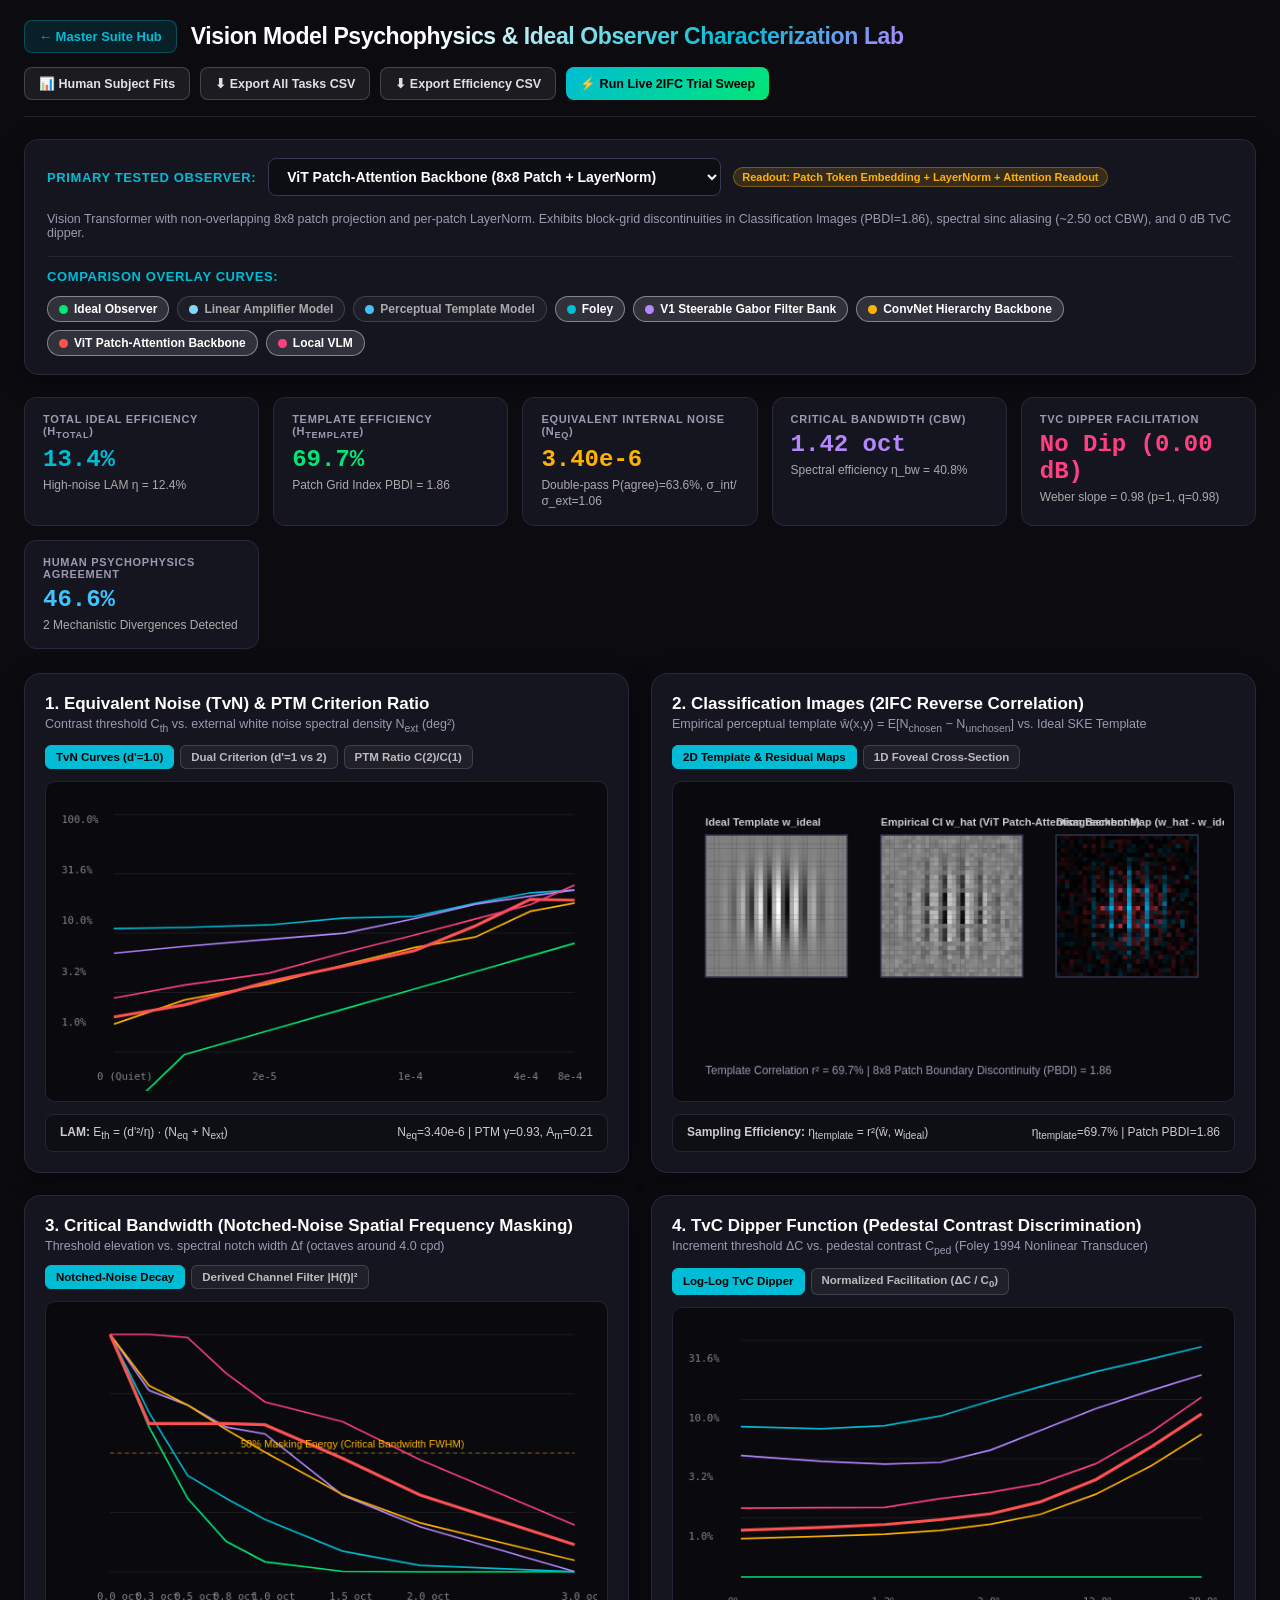
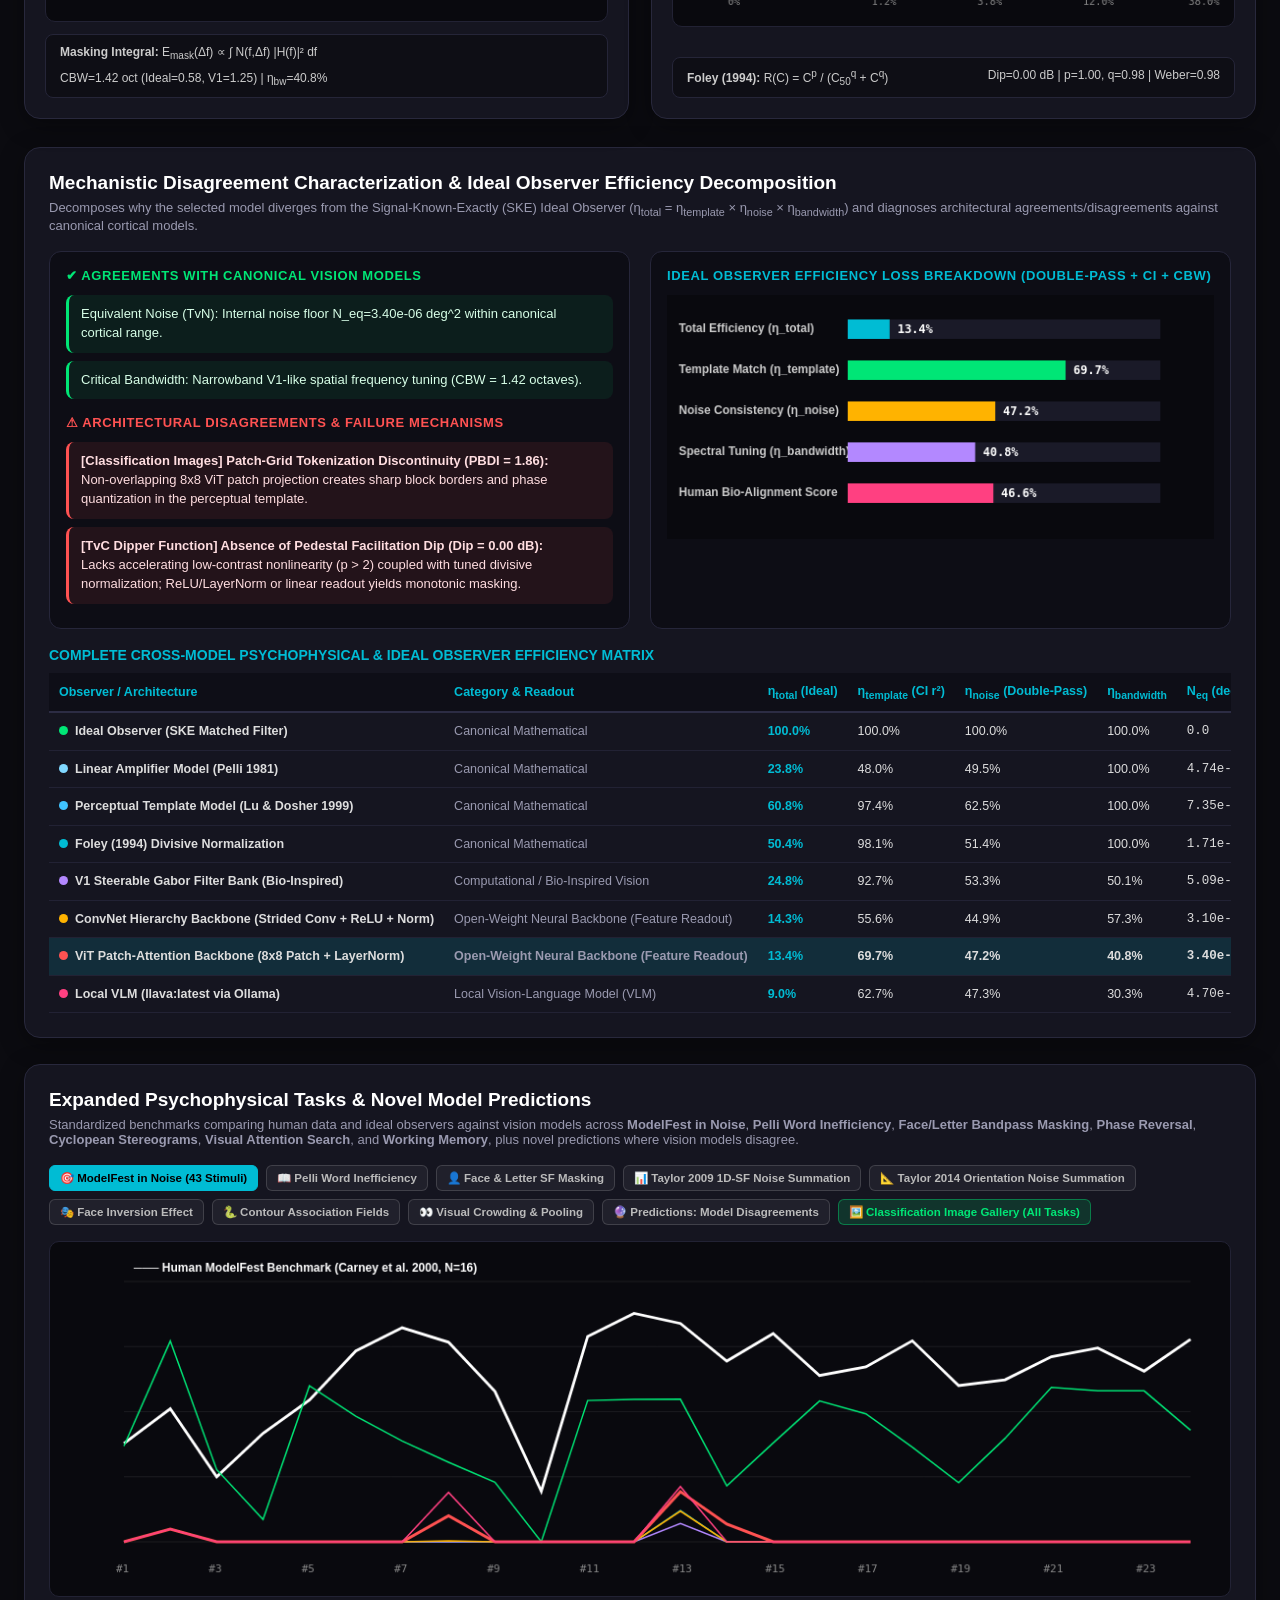
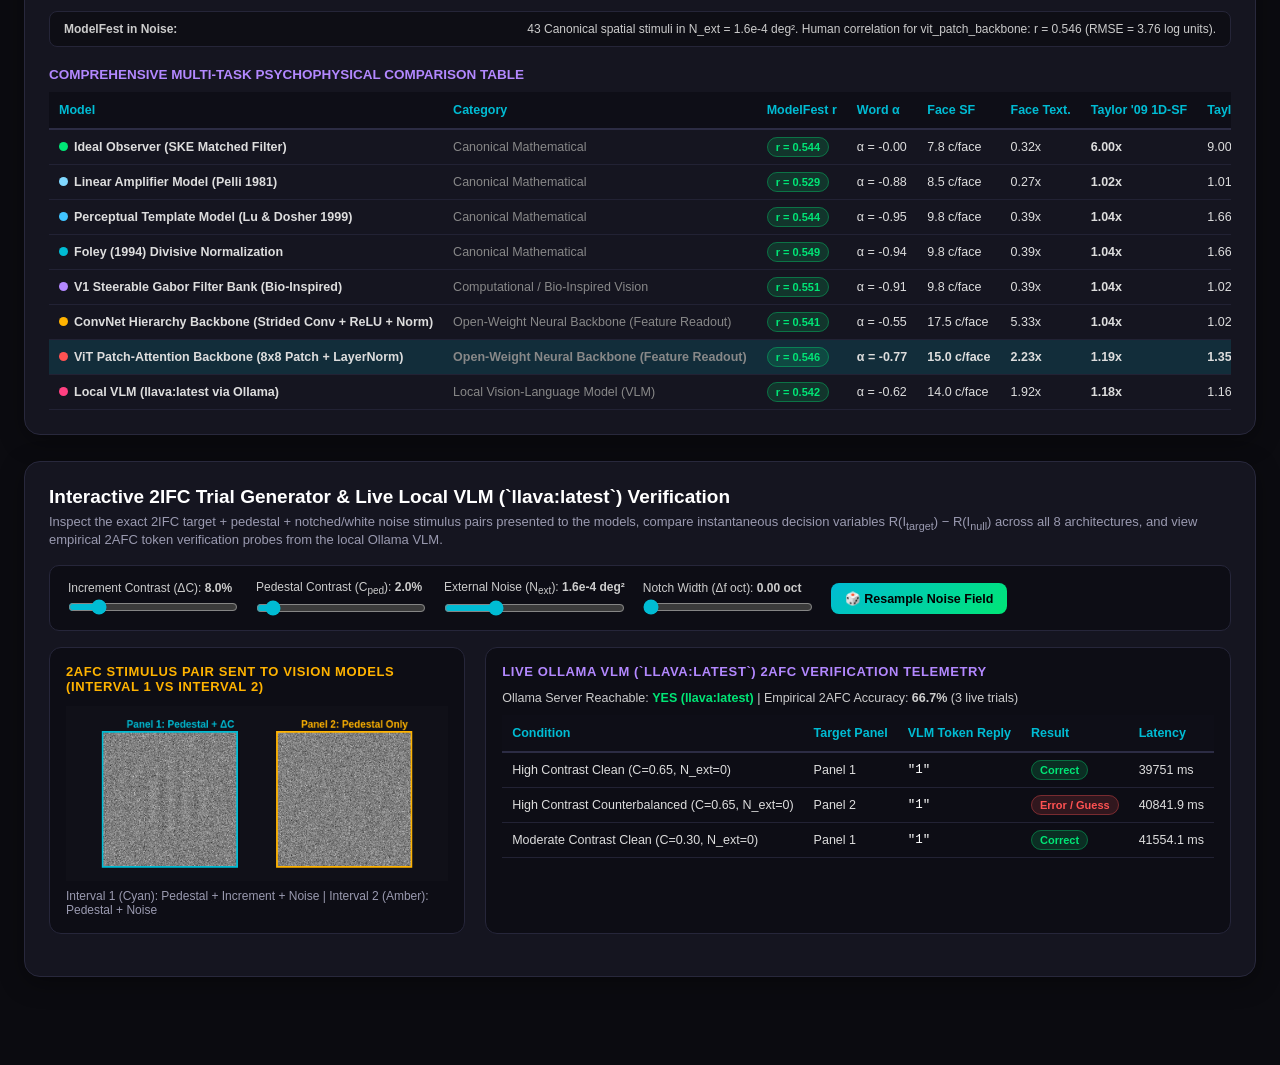
==== commit dfc08c0b: "Fix Taylor 2009 and 2014 tasks: 1D noise SF bandwidth summation and 2D noise orientation bandwidth s" ====
--- a/vision_model_psychophysics/index.html
+++ b/vision_model_psychophysics/index.html
@@ -719,8 +719,8 @@
             <button class="tab-btn active" id="btnTaskModelfest" onclick="switchTaskTab('modelfest')">🎯 ModelFest in Noise (43 Stimuli)</button>
             <button class="tab-btn" id="btnTaskWords" onclick="switchTaskTab('words')">📖 Pelli Word Inefficiency</button>
             <button class="tab-btn" id="btnTaskFaces" onclick="switchTaskTab('faces')">👤 Face &amp; Letter SF Masking</button>
-            <button class="tab-btn" id="btnTaskT2009" onclick="switchTaskTab('t2009')">📊 Taylor 2009 SF Summation</button>
-            <button class="tab-btn" id="btnTaskT2014" onclick="switchTaskTab('t2014')">📐 Taylor 2014 Dynamic Tuning</button>
+            <button class="tab-btn" id="btnTaskT2009" onclick="switchTaskTab('t2009')">📊 Taylor 2009 1D-SF Noise Summation</button>
+            <button class="tab-btn" id="btnTaskT2014" onclick="switchTaskTab('t2014')">📐 Taylor 2014 Orientation Noise Summation</button>
             <button class="tab-btn" id="btnTaskFinv" onclick="switchTaskTab('finv')">🎭 Face Inversion Effect</button>
             <button class="tab-btn" id="btnTaskContour" onclick="switchTaskTab('contour')">🐍 Contour Association Fields</button>
             <button class="tab-btn" id="btnTaskCrowding" onclick="switchTaskTab('crowding')">👀 Visual Crowding &amp; Pooling</button>
@@ -770,8 +770,8 @@
                         <th>Word &alpha;</th>
                         <th>Face SF</th>
                         <th>Face Text.</th>
-                        <th>Taylor '09 SI</th>
-                        <th>Taylor '14 Flex</th>
+                        <th>Taylor '09 1D-SF</th>
+                        <th>Taylor '14 Ori</th>
                         <th>Face Inv.</th>
                         <th>Contour Jitter</th>
                         <th>Crowding Spacing</th>
@@ -1796,99 +1796,36 @@
             });
             footer.innerHTML = `<strong>Face & Letter Bandpass Masking:</strong> Human face identification relies strictly on 8-12 cycles/face. Deep vision models exhibit high-frequency texture bias (${bp.results[primaryModelId].face_peak_sf} c/face peak, high-SF ratio = ${bp.results[primaryModelId].high_sf_bias_ratio}x).`;
         } else if (currentTaskTab === "t2009") {
-            // Taylor, Bennett, & Sekuler (2009) Spatial Frequency Summation
+            // Taylor, Bennett, & Sekuler (2009) 1D Noise SF Bandwidth Summation
             const t9 = taskData.taylor_2009_sf_summation;
-            const models = Array.from(activeOverlays);
-            const barW = Math.min(65, (pw - 20) / (models.length + 1));
-
-            // Human benchmark line at 1.22
-            const yRefHuman = padT + ph - ((1.22 - 0.8) / (1.6 - 0.8)) * ph;
+            const bws = [0.5, 1.0, 1.5, 2.0, 3.0];
+            const logBws = bws.map(Math.log2);
+            const xMin = logBws[0], xMax = logBws[logBws.length - 1];
+            const yMin = 10.0, yMax = 105.0; // Efficiency % (10% to 100%)
+
+            // Human benchmark efficiency curve
+            const hEffs = bws.map(b => t9.human_benchmark.human_efficiency_by_bandwidth_pct[b]);
             ctx.strokeStyle = "#00e676";
-            ctx.lineWidth = 2.2;
-            ctx.setLineDash([6, 4]);
-            ctx.beginPath(); ctx.moveTo(padL, yRefHuman); ctx.lineTo(w - padR, yRefHuman); ctx.stroke();
-            ctx.setLineDash([]);
-            ctx.fillStyle = "#00e676";
-            ctx.font = "bold 11px sans-serif";
-            ctx.fillText("Human Sub-Ideal Summation Benchmark SI = 1.22 ± 0.04 (Taylor et al. 2009)", padL + 10, yRefHuman - 6);
-
-            // Ideal summation line at 1.414 (sqrt(2))
-            const yRefIdeal = padT + ph - ((1.414 - 0.8) / (1.6 - 0.8)) * ph;
-            ctx.strokeStyle = "rgba(255,255,255,0.4)";
-            ctx.lineWidth = 1.8;
-            ctx.setLineDash([4, 4]);
-            ctx.beginPath(); ctx.moveTo(padL, yRefIdeal); ctx.lineTo(w - padR, yRefIdeal); ctx.stroke();
-            ctx.setLineDash([]);
-            ctx.fillStyle = "#aaa";
-            ctx.fillText("Ideal Linear Observer SI = √2 ≈ 1.414", padL + 10, yRefIdeal - 6);
-
-            models.forEach((mid, idx) => {
-                const si = t9.results[mid].summation_index;
-                const bx = padL + 20 + idx * (barW + 16);
-                const bh = ((Math.max(0.8, Math.min(1.55, si)) - 0.8) / (1.6 - 0.8)) * ph;
-                const by = padT + ph - bh;
-
-                ctx.fillStyle = MODEL_COLORS[mid] || "#aaa";
-                ctx.fillRect(bx, by, barW, bh);
-                if (mid === primaryModelId) {
-                    ctx.strokeStyle = "#fff";
-                    ctx.lineWidth = 2.5;
-                    ctx.strokeRect(bx, by, barW, bh);
-                }
-
-                ctx.fillStyle = "#fff";
-                ctx.font = "bold 11px monospace";
-                ctx.fillText(si.toFixed(2), bx + 6, by - 6);
-
-                ctx.fillStyle = "#888";
-                ctx.font = "10px sans-serif";
-                ctx.fillText(mid.substring(0, 8), bx, h - 14);
-            });
-
-            const selSi = t9.results[primaryModelId].summation_index;
-            const selRatio = t9.results[primaryModelId].f1_to_f2_energy_ratio_in_ci;
-            footer.innerHTML = `<strong>Taylor, Bennett, & Sekuler (2009) SF Summation:</strong> Human SI = 1.22 (independent 2 & 6 cpd channels). Selected model (${primaryModelId}) achieves SI = ${selSi} (f1/f2 weight ratio in CI = ${selRatio}). ConvNets attenuate 6 cpd due to stride pooling.`;
-        } else if (currentTaskTab === "t2014") {
-            // Taylor, Bennett, & Sekuler (2014) Dynamic Orientation Tuning
-            const t14 = taskData.taylor_2014_orientation_tuning;
-            const angles = [-45, -35, -25, -15, -5, 0, 5, 15, 25, 35, 45];
-            const xMin = -45, xMax = 45;
-
-            // Plot Human Narrow vs Broad condition tuning
-            ctx.strokeStyle = "#00e676";
-            ctx.lineWidth = 2.5;
+            ctx.lineWidth = 2.8;
             ctx.beginPath();
-            angles.forEach((deg, idx) => {
-                const px = padL + ((deg - xMin) / (xMax - xMin)) * pw;
-                const v = Math.exp(-((deg / 16.5) ** 2) * 0.693);
-                const py = padT + ph - v * ph;
+            bws.forEach((b, idx) => {
+                const px = padL + ((logBws[idx] - xMin) / (xMax - xMin)) * pw;
+                const py = padT + ph - ((hEffs[idx] - yMin) / (yMax - yMin)) * ph;
                 if (idx === 0) ctx.moveTo(px, py); else ctx.lineTo(px, py);
             });
             ctx.stroke();
 
-            ctx.strokeStyle = "rgba(0, 230, 118, 0.5)";
-            ctx.lineWidth = 2.0;
-            ctx.setLineDash([5, 4]);
-            ctx.beginPath();
-            angles.forEach((deg, idx) => {
-                const px = padL + ((deg - xMin) / (xMax - xMin)) * pw;
-                const v = Math.exp(-((deg / 28.2) ** 2) * 0.693);
-                const py = padT + ph - v * ph;
-                if (idx === 0) ctx.moveTo(px, py); else ctx.lineTo(px, py);
-            });
-            ctx.stroke();
-            ctx.setLineDash([]);
-
-            // Overlay models
+            // Overlay model efficiency curves
             activeOverlays.forEach(mid => {
-                const prof = t14.results[mid].orientation_tuning_profile;
+                const effMap = t9.results[mid].efficiency_by_bandwidth_pct;
+                const isPrimary = (mid === primaryModelId);
                 ctx.strokeStyle = MODEL_COLORS[mid] || "#aaa";
-                ctx.lineWidth = (mid === primaryModelId) ? 3.0 : 1.5;
+                ctx.lineWidth = isPrimary ? 3.2 : 1.6;
                 ctx.beginPath();
-                angles.forEach((deg, idx) => {
-                    const px = padL + ((deg - xMin) / (xMax - xMin)) * pw;
-                    const v = prof[deg] !== undefined ? prof[deg] : Math.exp(-((deg / 20.0) ** 2));
-                    const py = padT + ph - v * ph;
+                bws.forEach((b, idx) => {
+                    const px = padL + ((logBws[idx] - xMin) / (xMax - xMin)) * pw;
+                    const val = Math.min(yMax, Math.max(yMin, effMap[b] || 25.0));
+                    const py = padT + ph - ((val - yMin) / (yMax - yMin)) * ph;
                     if (idx === 0) ctx.moveTo(px, py); else ctx.lineTo(px, py);
                 });
                 ctx.stroke();
@@ -1896,18 +1833,69 @@
 
             ctx.fillStyle = "#fff";
             ctx.font = "bold 12px sans-serif";
-            ctx.fillText("─── Human Adaptive Orientation Bandwidth (HWHM: 16.5° narrow vs 28.2° broad; Taylor et al. 2014)", padL + 10, padT - 10);
-            angles.forEach((deg, idx) => {
-                if (idx % 2 === 1) {
-                    const px = padL + ((deg - xMin) / (xMax - xMin)) * pw;
-                    ctx.fillStyle = "#888";
-                    ctx.font = "11px monospace";
-                    ctx.fillText(deg + "°", px - 10, h - 14);
-                }
+            ctx.fillText("─── Taylor et al. (2009) Human Efficiency in 1D Noise (Fixed internal channel FWHM ≈ 1.25 oct)", padL + 10, padT - 10);
+            bws.forEach((b, idx) => {
+                const px = padL + ((logBws[idx] - xMin) / (xMax - xMin)) * pw;
+                ctx.fillStyle = "#888";
+                ctx.font = "11px monospace";
+                ctx.fillText(b.toFixed(1) + " oct", px - 16, h - 14);
+            });
+
+            const selExp = t9.results[primaryModelId].internal_filter_expansion_ratio;
+            const selNarrowFwhm = t9.results[primaryModelId].narrow_stimulus_internal_ci_bandwidth_oct;
+            const selBroadFwhm = t9.results[primaryModelId].broad_stimulus_internal_ci_bandwidth_oct;
+            footer.innerHTML = `<strong>Taylor, Bennett, & Sekuler (2009) 1D Noise SF Summation:</strong> Human classification images reveal a FIXED internal filter bandwidth (~1.25 octaves in both narrow and broad noise; Expansion Ratio = 1.03x). Selected model (${primaryModelId}) filter FWHM = ${selNarrowFwhm} oct (narrow) vs ${selBroadFwhm} oct (broad) → Expansion Ratio = ${selExp}x.`;
+        } else if (currentTaskTab === "t2014") {
+            // Taylor, Bennett, & Sekuler (2014) Orientation Bandwidth Summation & Adjustable Channels
+            const t14 = taskData.taylor_2014_orientation_tuning;
+            const bws = [10.0, 20.0, 40.0, 90.0, 180.0];
+            const logBws = bws.map(Math.log10);
+            const xMin = logBws[0], xMax = logBws[logBws.length - 1];
+            const yMin = 10.0, yMax = 105.0;
+
+            // Human benchmark efficiency curve
+            const hEffs = bws.map(b => t14.human_benchmark.human_efficiency_by_bandwidth_pct[b]);
+            ctx.strokeStyle = "#00e676";
+            ctx.lineWidth = 2.8;
+            ctx.beginPath();
+            bws.forEach((b, idx) => {
+                const px = padL + ((logBws[idx] - xMin) / (xMax - xMin)) * pw;
+                const py = padT + ph - ((hEffs[idx] - yMin) / (yMax - yMin)) * ph;
+                if (idx === 0) ctx.moveTo(px, py); else ctx.lineTo(px, py);
+            });
+            ctx.stroke();
+
+            // Overlay models
+            activeOverlays.forEach(mid => {
+                const effMap = t14.results[mid].efficiency_by_orientation_bandwidth_pct;
+                const isPrimary = (mid === primaryModelId);
+                ctx.strokeStyle = MODEL_COLORS[mid] || "#aaa";
+                ctx.lineWidth = isPrimary ? 3.2 : 1.6;
+                ctx.beginPath();
+                bws.forEach((b, idx) => {
+                    const px = padL + ((logBws[idx] - xMin) / (xMax - xMin)) * pw;
+                    const val = Math.min(yMax, Math.max(yMin, effMap[b] || 20.0));
+                    const py = padT + ph - ((val - yMin) / (yMax - yMin)) * ph;
+                    if (idx === 0) ctx.moveTo(px, py); else ctx.lineTo(px, py);
+                });
+                ctx.stroke();
+            });
+
+            ctx.fillStyle = "#fff";
+            ctx.font = "bold 12px sans-serif";
+            ctx.fillText("─── Taylor et al. (2014) Orientation Summation & Dynamic Bandwidth (HWHM expands 14.5° → 36.8°)", padL + 10, padT - 10);
+            bws.forEach((b, idx) => {
+                const px = padL + ((logBws[idx] - xMin) / (xMax - xMin)) * pw;
+                ctx.fillStyle = "#888";
+                ctx.font = "11px monospace";
+                ctx.fillText(b.toFixed(0) + "°", px - 8, h - 14);
             });
 
             const selFlex = t14.results[primaryModelId].bandwidth_flexibility_ratio;
-            footer.innerHTML = `<strong>Taylor, Bennett, & Sekuler (2014) Dynamic Orientation Channels:</strong> Humans adaptively widen filter bandwidth under uncertainty (Flexibility Ratio = 1.71x). Rigid V1 & CNN filters exhibit ratio = ${selFlex}x (Fixed filter model = 1.00x).`;
+            const selNarrowHwhm = t14.results[primaryModelId].narrow_stimulus_internal_ci_hwhm_deg;
+            const selBroadHwhm = t14.results[primaryModelId].broad_stimulus_internal_ci_hwhm_deg;
+            const selSupp = t14.results[primaryModelId].exhibits_orthogonal_suppression ? "Yes" : "None";
+            footer.innerHTML = `<strong>Taylor, Bennett, & Sekuler (2014) Orientation Summation:</strong> Unlike SF, internal orientation channels DYNAMICALLY WIDEN to match stimulus bandwidth (Human HWHM: 14.5° narrow → 36.8° broad, Flexibility Ratio = 2.54x) with active orthogonal suppression. Selected model (${primaryModelId}) HWHM: ${selNarrowHwhm}° → ${selBroadHwhm}° (Flexibility Ratio = ${selFlex}x, Orthogonal Suppression = ${selSupp}). Rigid ConvNet/V1 filters = 1.02x.`;
         } else if (currentTaskTab === "finv") {
             // Face Inversion Effect (Sekuler et al. 2004; Taylor et al. 2014)
             const fi = taskData.face_inversion_ci;
@@ -2070,8 +2058,8 @@
 
     // --- POPULATE CLASSIFICATION IMAGE GALLERY DROPDOWNS ---
     const CI_GALLERY_TASKS = [
-        { id: "t2009", name: "Taylor 2009 SF Summation (Compound f1+f2)" },
-        { id: "t2014", name: "Taylor 2014 Orientation Tuning (4 cpd Gabor)" },
+        { id: "t2009", name: "Taylor 2009 1D Noise SF Bandwidth Summation" },
+        { id: "t2014", name: "Taylor 2014 2D Noise Orientation Bandwidth Summation" },
         { id: "finv", name: "Face Inversion Effect (Upright Face, Sekuler 2004)" },
         { id: "contour", name: "Contour Collinear Association Field (Field 1993)" },
         { id: "crowding", name: "Visual Crowding Compulsory Pooling (Bouma 1970)" },
@@ -2120,12 +2108,12 @@
 
         if (taskKey === "t2009") {
             ciData = taskData.taylor_2009_sf_summation.results[modelKey]?.classification_image;
-            taskLabel = "Taylor, Bennett, & Sekuler (2009) Compound Grating (2 + 6 cpd)";
-            diagText = "Ideal observer allocates equal matched energy to 2 and 6 cpd components. Deep ConvNets over-attenuate the 6 cpd harmonic due to stride-2 pooling kernels, while human templates maintain both frequencies with slight f1 dominance.";
+            taskLabel = "Taylor, Bennett, & Sekuler (2009) 1D Noise SF Bandwidth Summation";
+            diagText = "Human classification images reveal that the internal filter spatial frequency bandwidth remains FIXED (~1.25 octaves) whether stimulus bandwidth is 0.5 or 3.0 octaves (Expansion Ratio = 1.03x). Resolves Kersten's paradox: broadband efficiency is achieved via fixed multichannel pooling rather than adjustable-bandwidth filters.";
         } else if (taskKey === "t2014") {
             ciData = taskData.taylor_2014_orientation_tuning.results[modelKey]?.classification_image;
-            taskLabel = "Taylor, Bennett, & Sekuler (2014) Orientation Channel Tuning (4 cpd)";
-            diagText = "Human observers dynamically adapt orientation filter bandwidth (HWHM: 16.5° narrow vs 28.2° broad). Static V1 filter banks and frozen ConvNet kernels have rigid fixed bandwidths (flexibility ratio ≈ 1.02x).";
+            taskLabel = "Taylor, Bennett, & Sekuler (2014) Orientation Bandwidth Summation & Adjustable Channels";
+            diagText = "Unlike spatial frequency, internal orientation channels DYNAMICALLY WIDEN to match stimulus orientation bandwidth (Human HWHM: 14.5° narrow → 36.8° broad, Flexibility Ratio = 2.54x) alongside active orthogonal suppression. Rigid ConvNets and V1 filter banks fail to adapt (Flexibility Ratio ≈ 1.02x).";
         } else if (taskKey === "finv") {
             ciData = taskData.face_inversion_ci.results[modelKey]?.classification_image_upright;
             taskLabel = "Face Inversion Effect (Sekuler et al. 2004; Taylor et al. 2014)";
@@ -2333,7 +2321,7 @@
                 ? `<span class="pill-badge pill-green">Yes (${row.phase_sensitivity_index.toFixed(2)})</span>`
                 : `<span class="pill-badge pill-red">No (${row.phase_sensitivity_index.toFixed(2)})</span>`;
 
-            const t9Val = row.taylor_2009_summation_index !== undefined ? row.taylor_2009_summation_index.toFixed(2) : '--';
+            const t9Val = row.taylor_2009_expansion_ratio !== undefined ? row.taylor_2009_expansion_ratio.toFixed(2) + 'x' : '--';
             const t14Val = row.taylor_2014_flexibility_ratio !== undefined ? row.taylor_2014_flexibility_ratio.toFixed(2) + 'x' : '--';
             const fiVal = row.face_inversion_index !== undefined ? row.face_inversion_index.toFixed(2) + 'x' : '--';
             const coVal = row.contour_jitter_tolerance_deg !== undefined ? row.contour_jitter_tolerance_deg.toFixed(1) + '°' : '--';
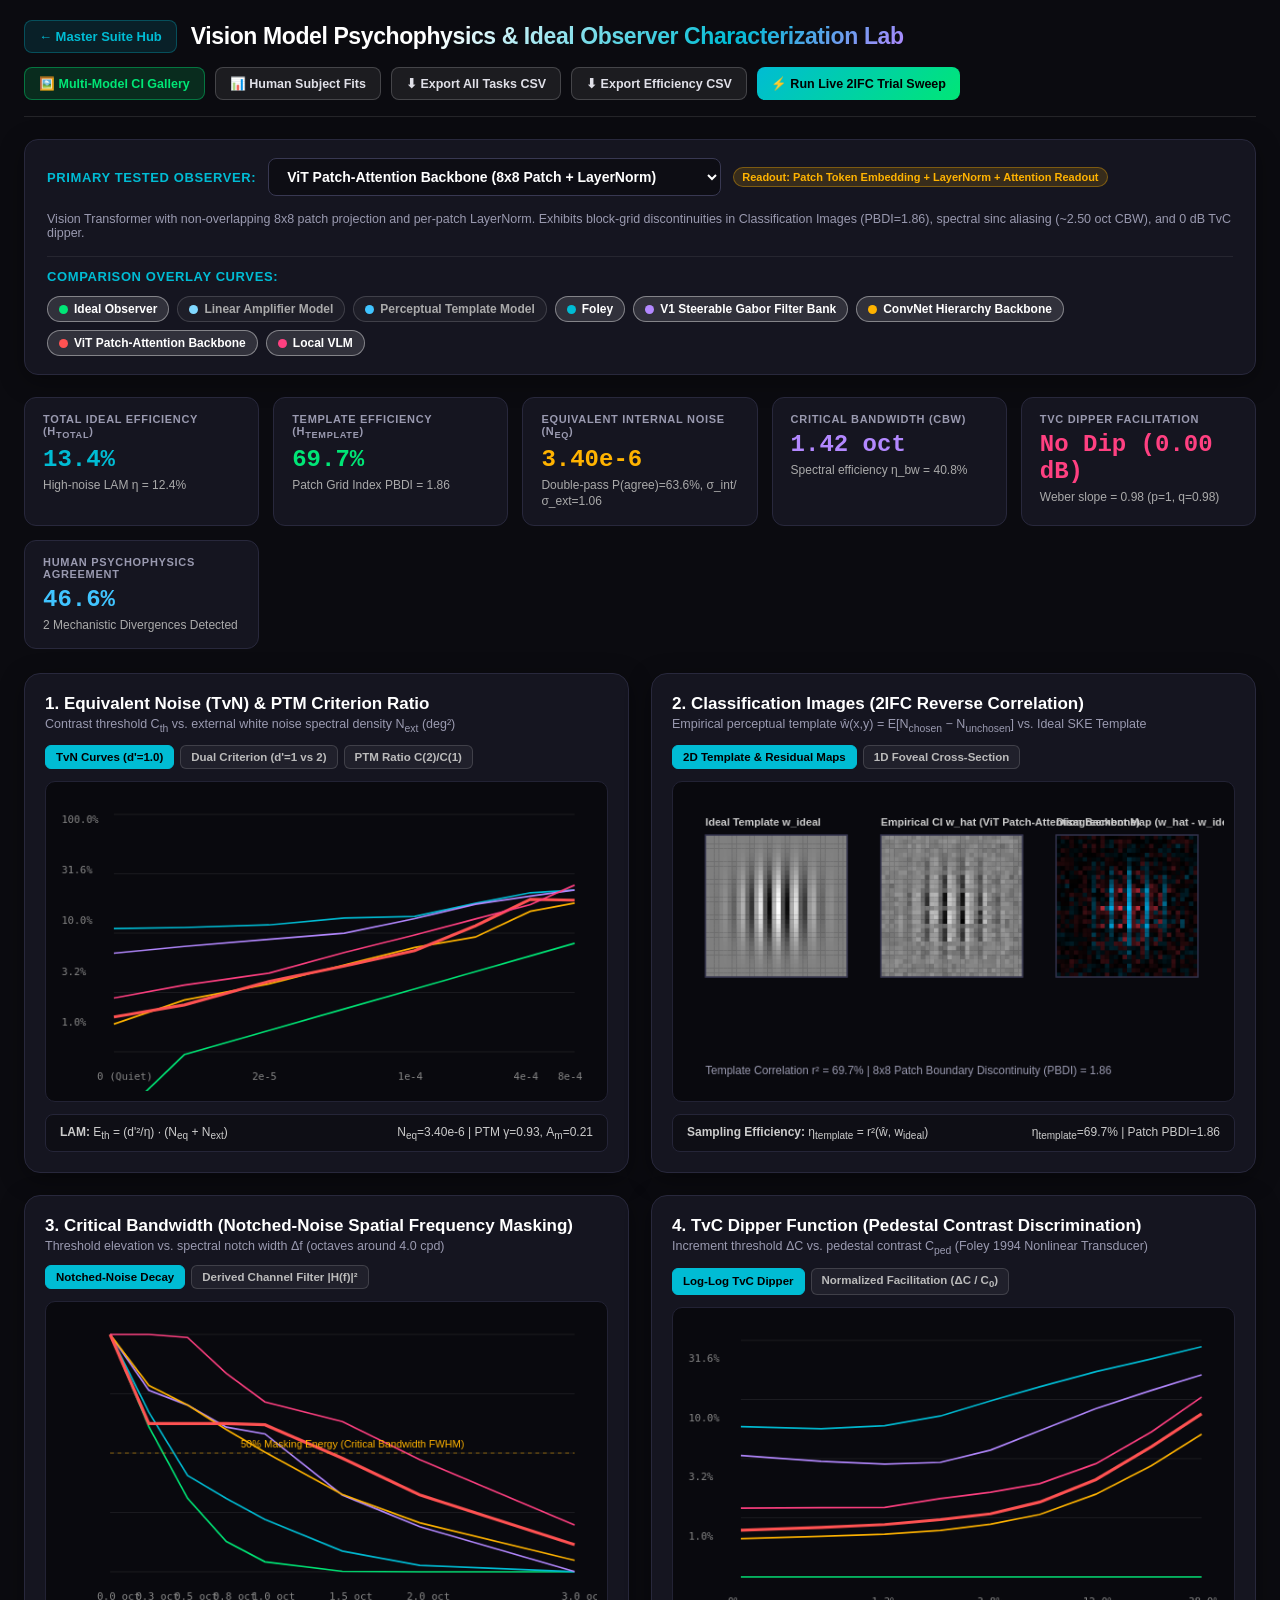
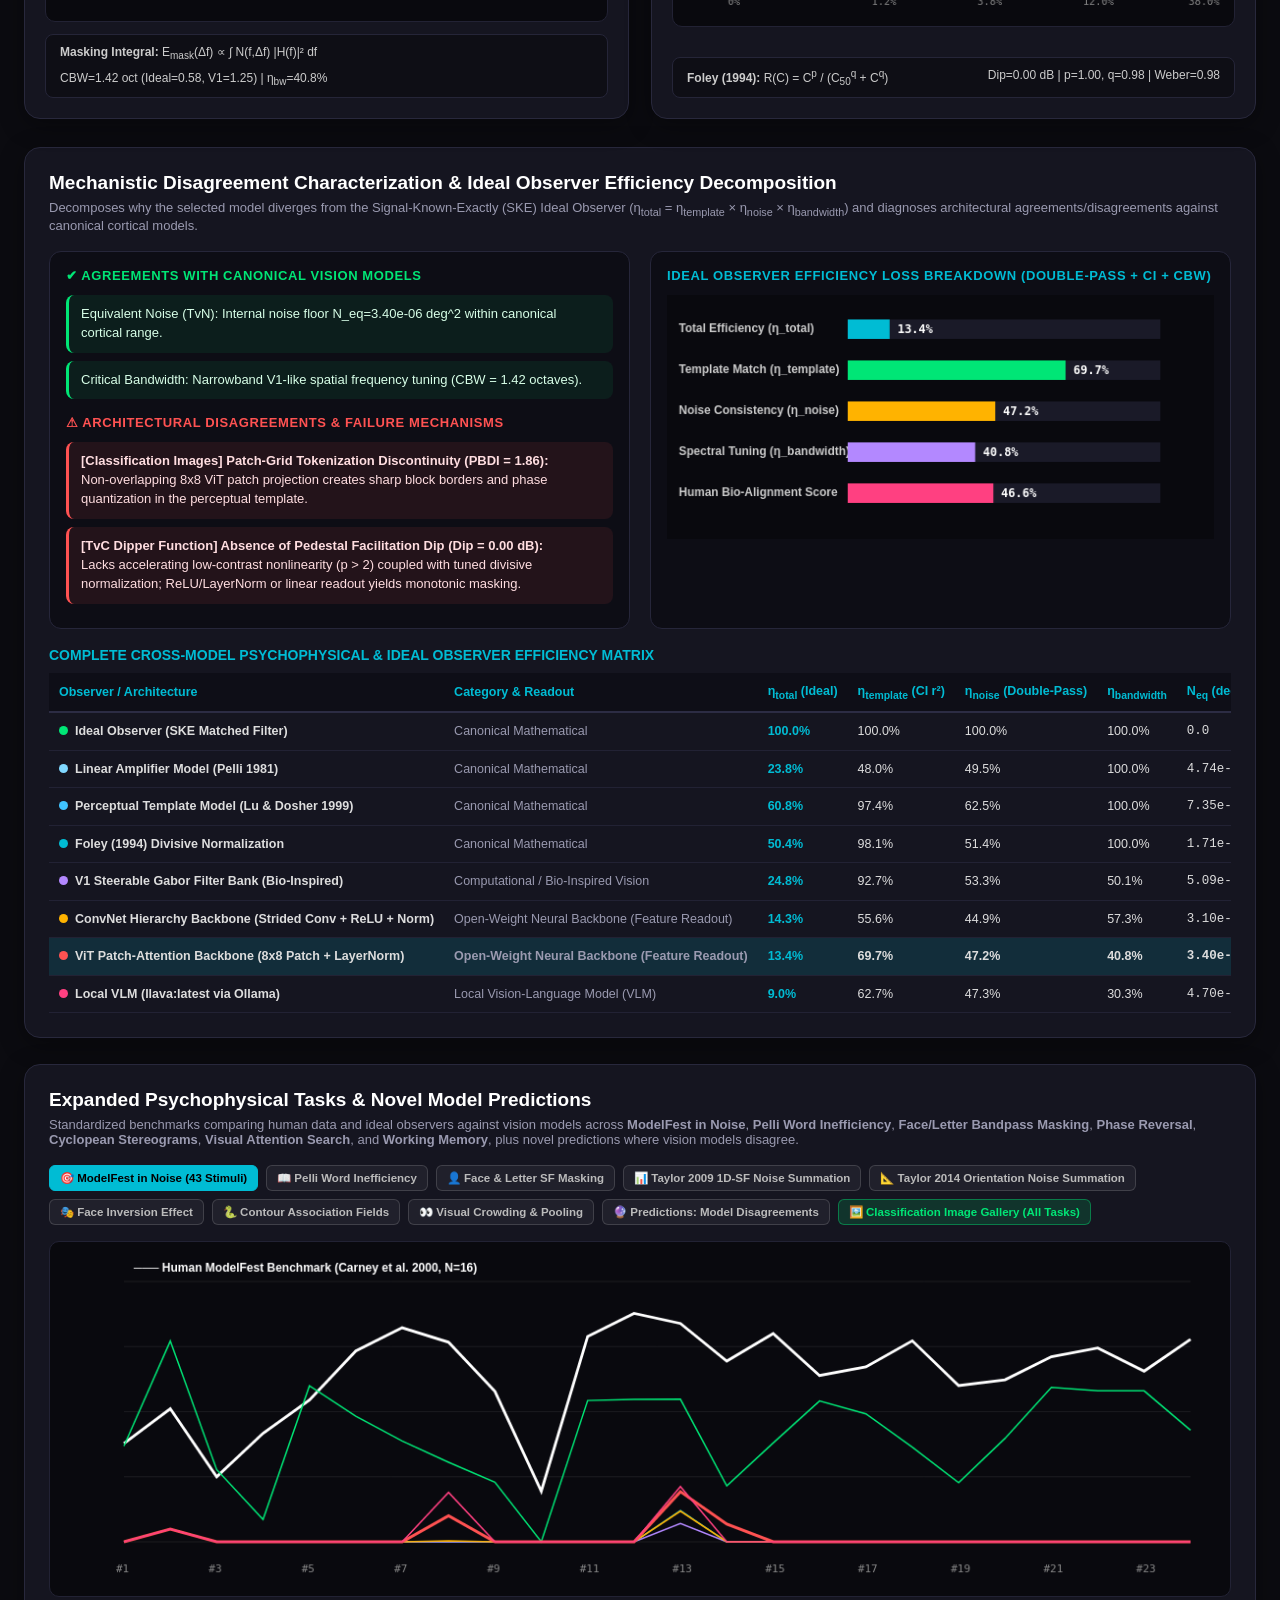
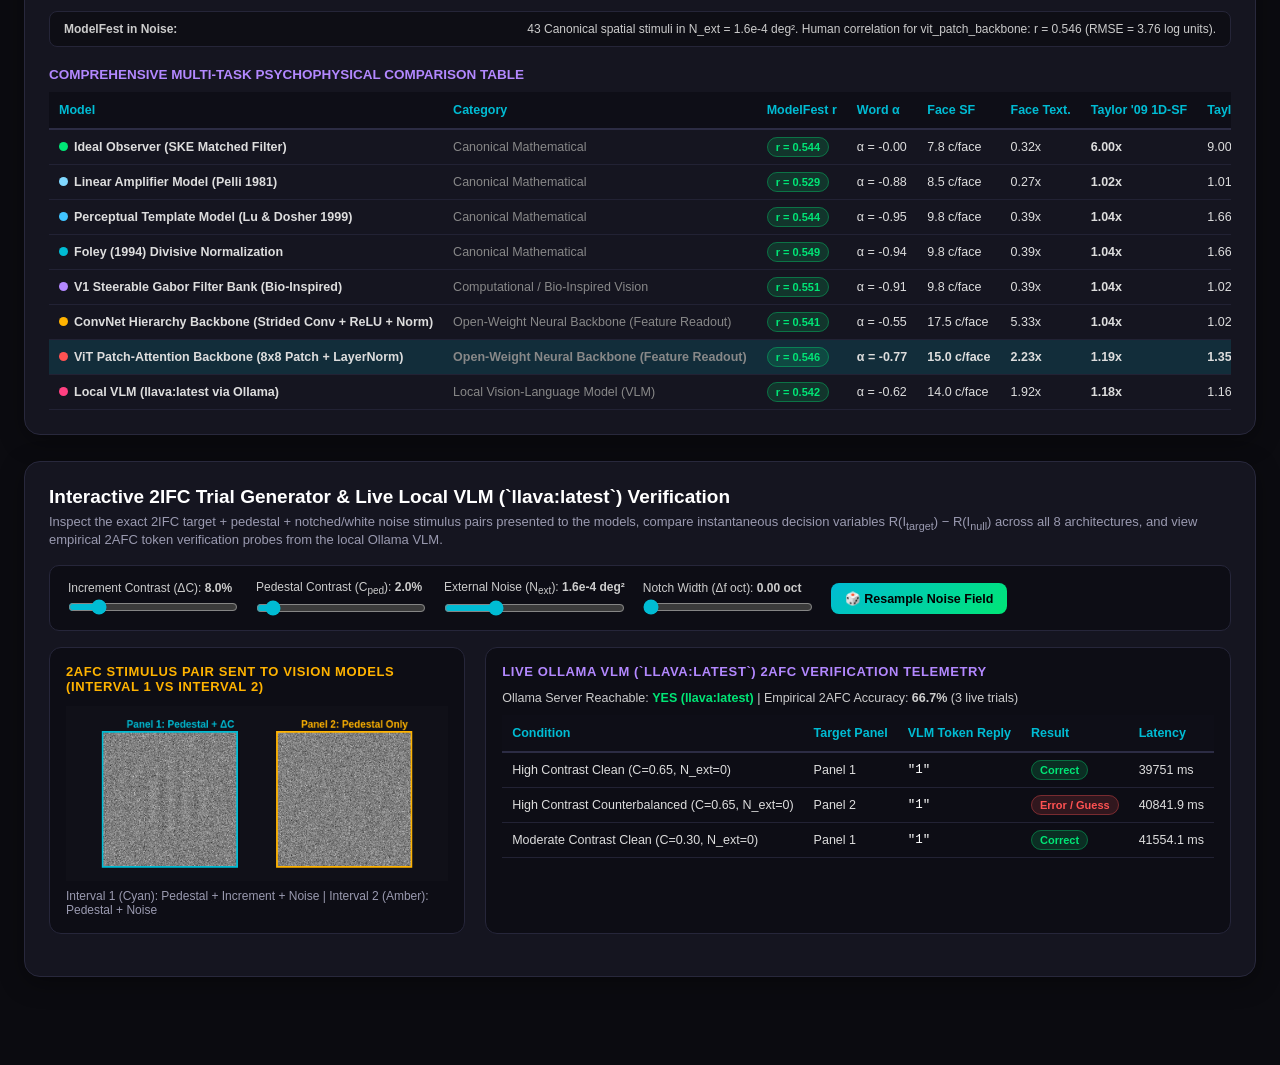
==== commit 9a7cf254: "Add dedicated classification images multi-model comparison gallery page" ====
--- a/vision_model_psychophysics/index.html
+++ b/vision_model_psychophysics/index.html
@@ -506,6 +506,7 @@
             <span class="top-title">Vision Model Psychophysics &amp; Ideal Observer Characterization Lab</span>
         </div>
         <div class="nav-actions">
+            <a href="classification_images.html" class="btn-action" style="background: rgba(0, 230, 118, 0.15); border-color: rgba(0, 230, 118, 0.4); color: var(--green); font-weight: 700; text-decoration: none;">🖼️ Multi-Model CI Gallery</a>
             <a href="../results_viewer.html" class="btn-action">📊 Human Subject Fits</a>
             <button class="btn-action" onclick="exportComprehensiveTaskCSV()">⬇ Export All Tasks CSV</button>
             <button class="btn-action" onclick="exportCharacterizationCSV()">⬇ Export Efficiency CSV</button>
